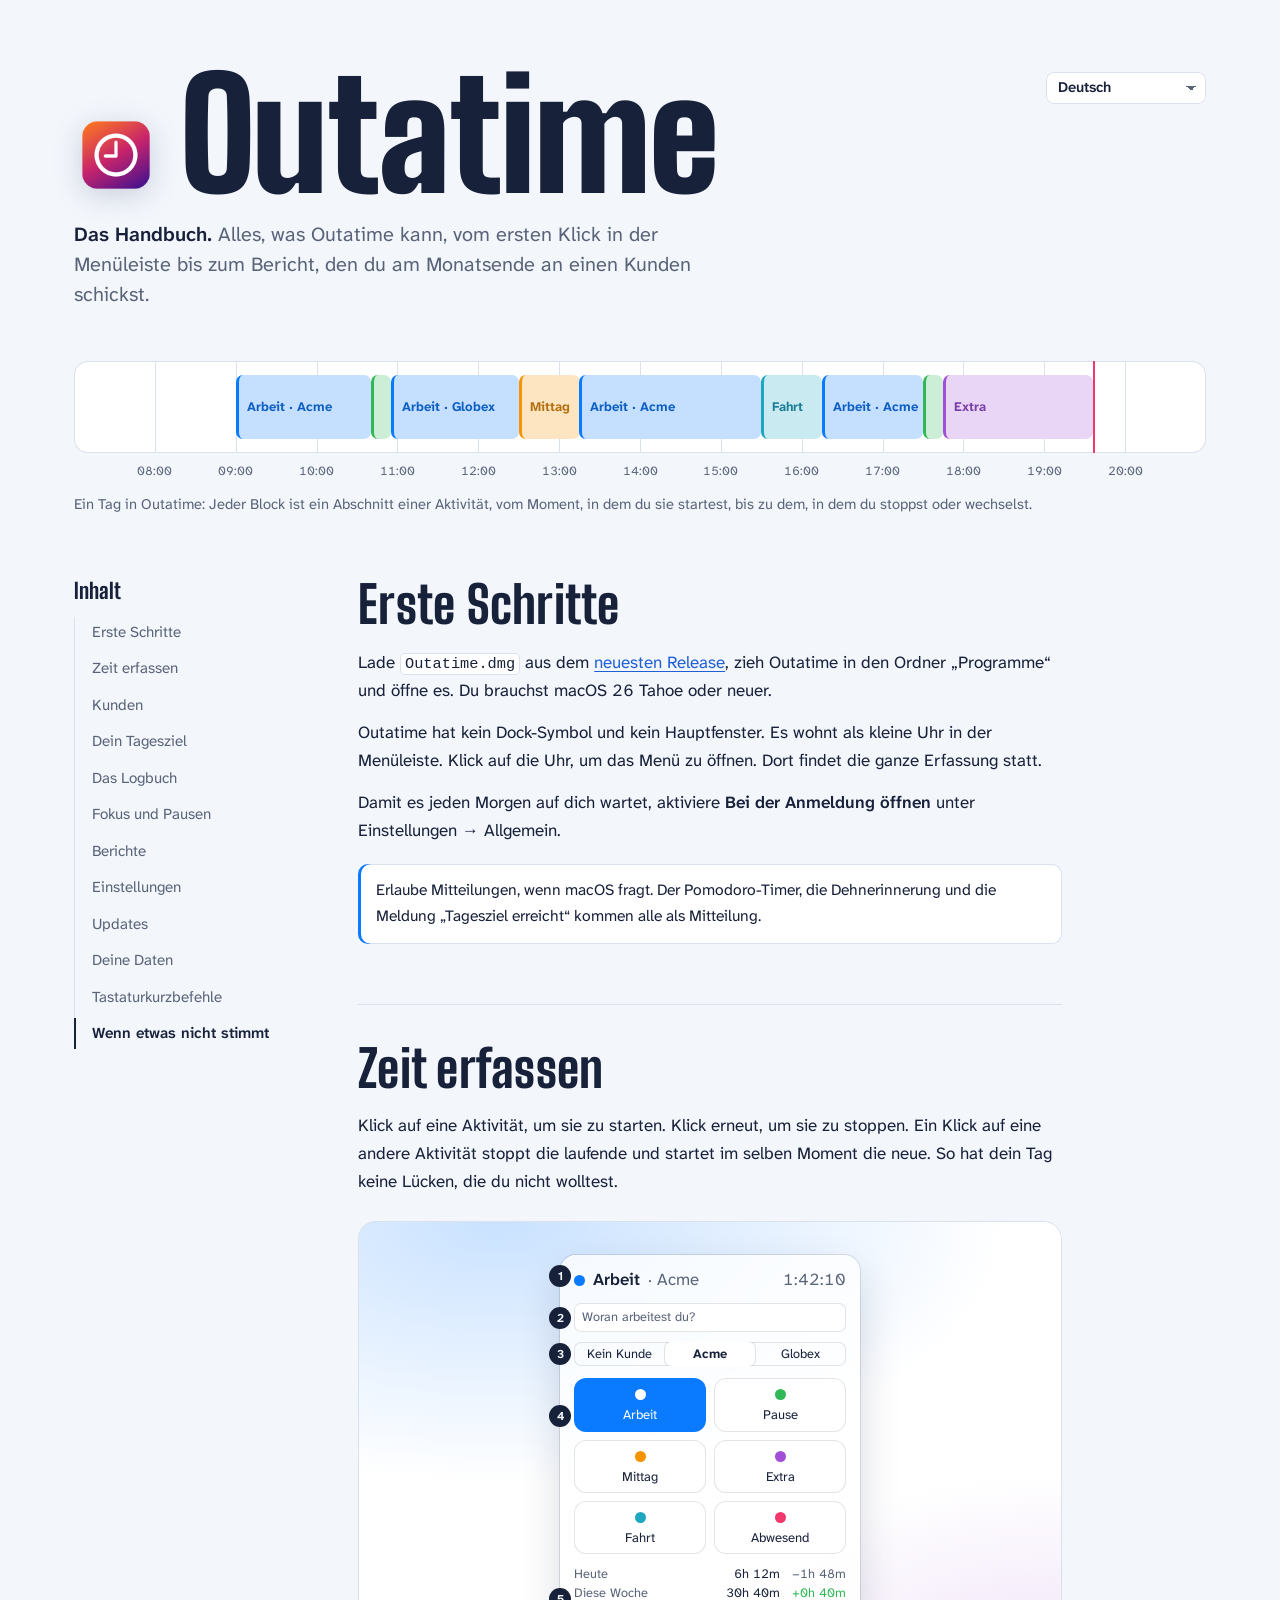
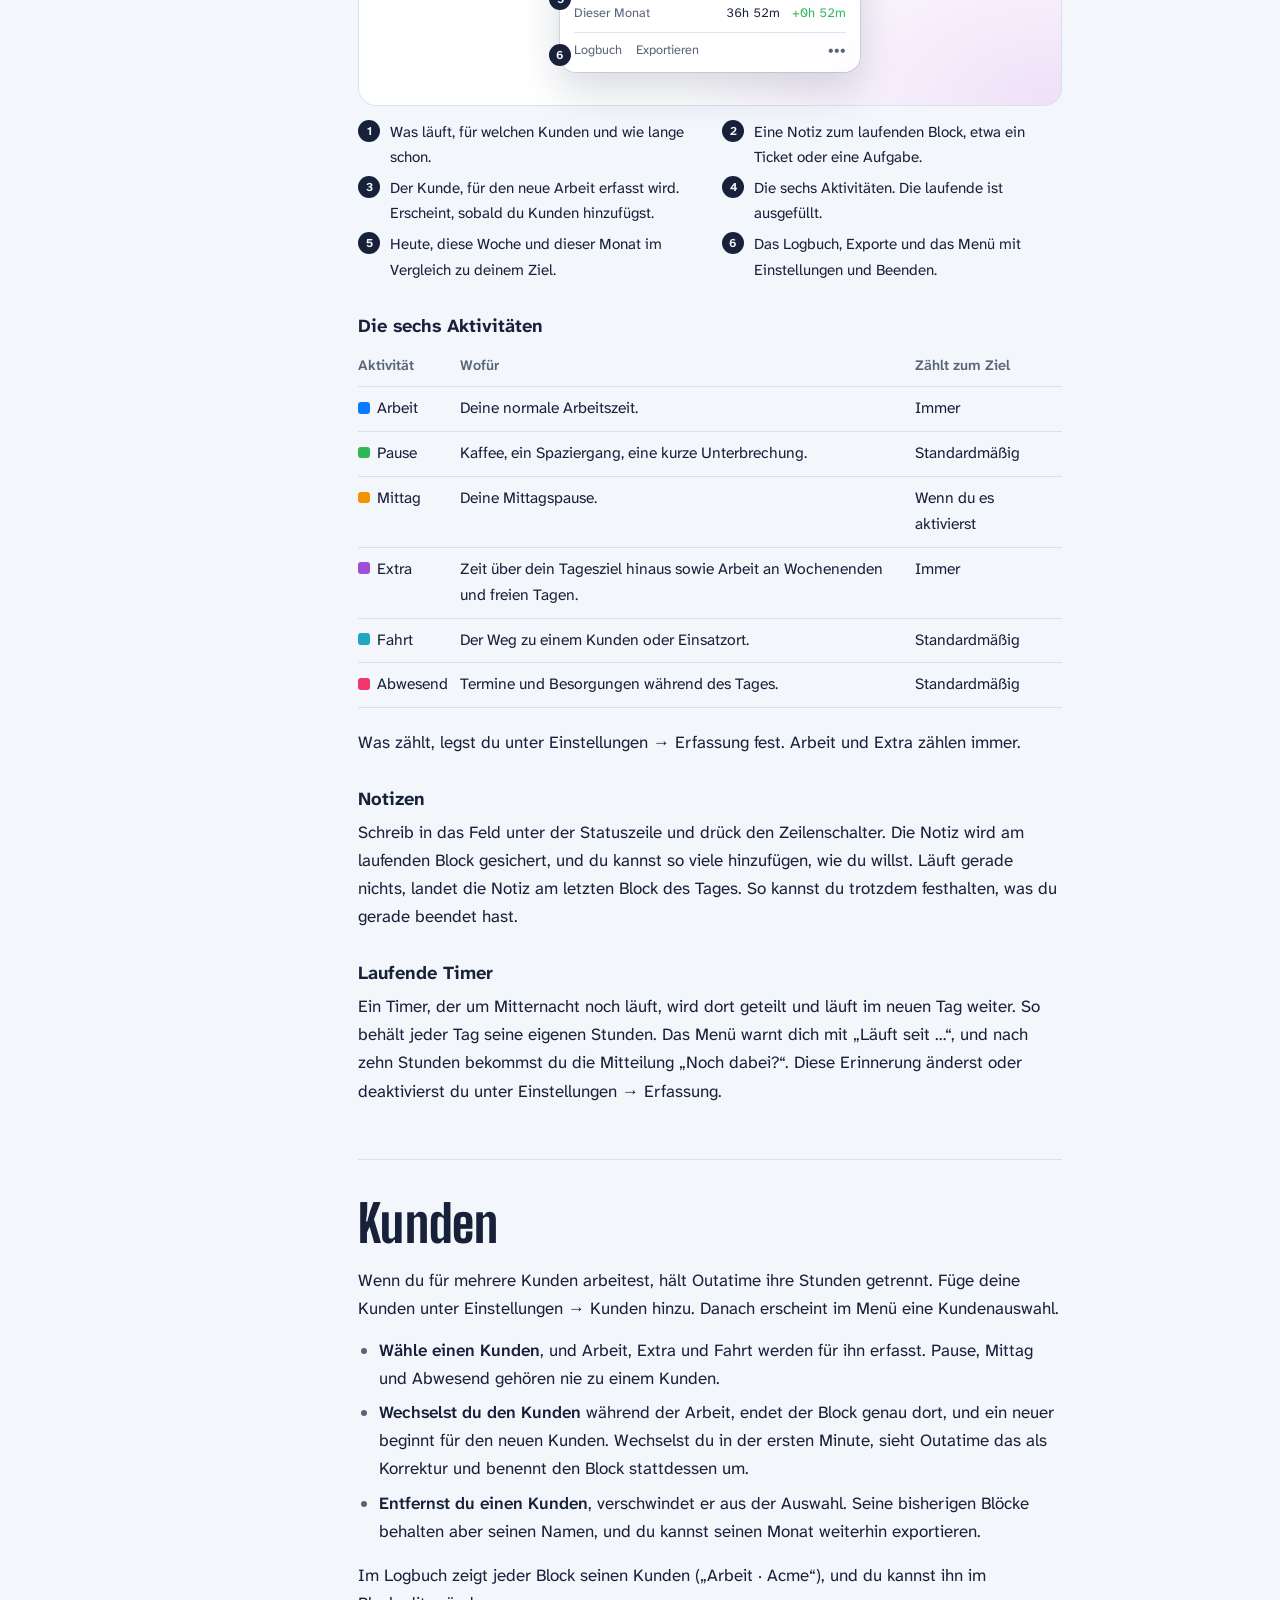
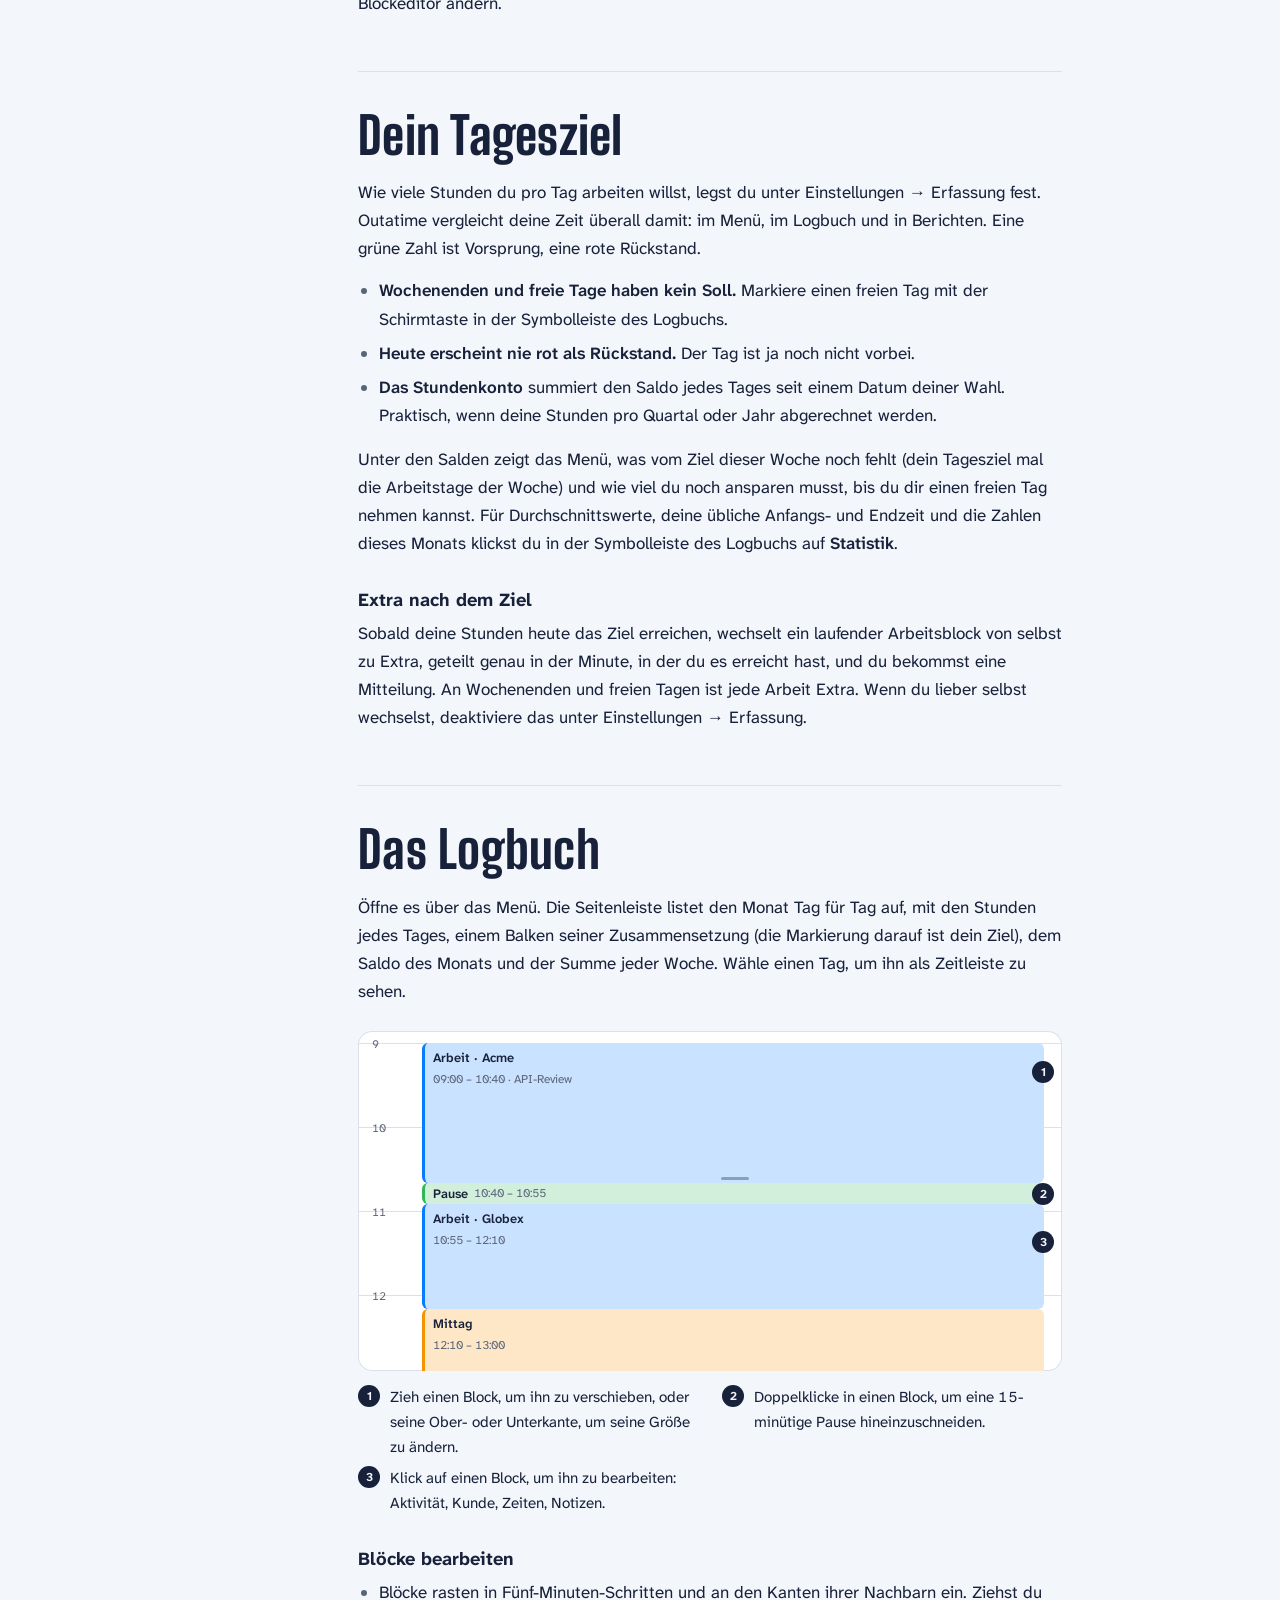
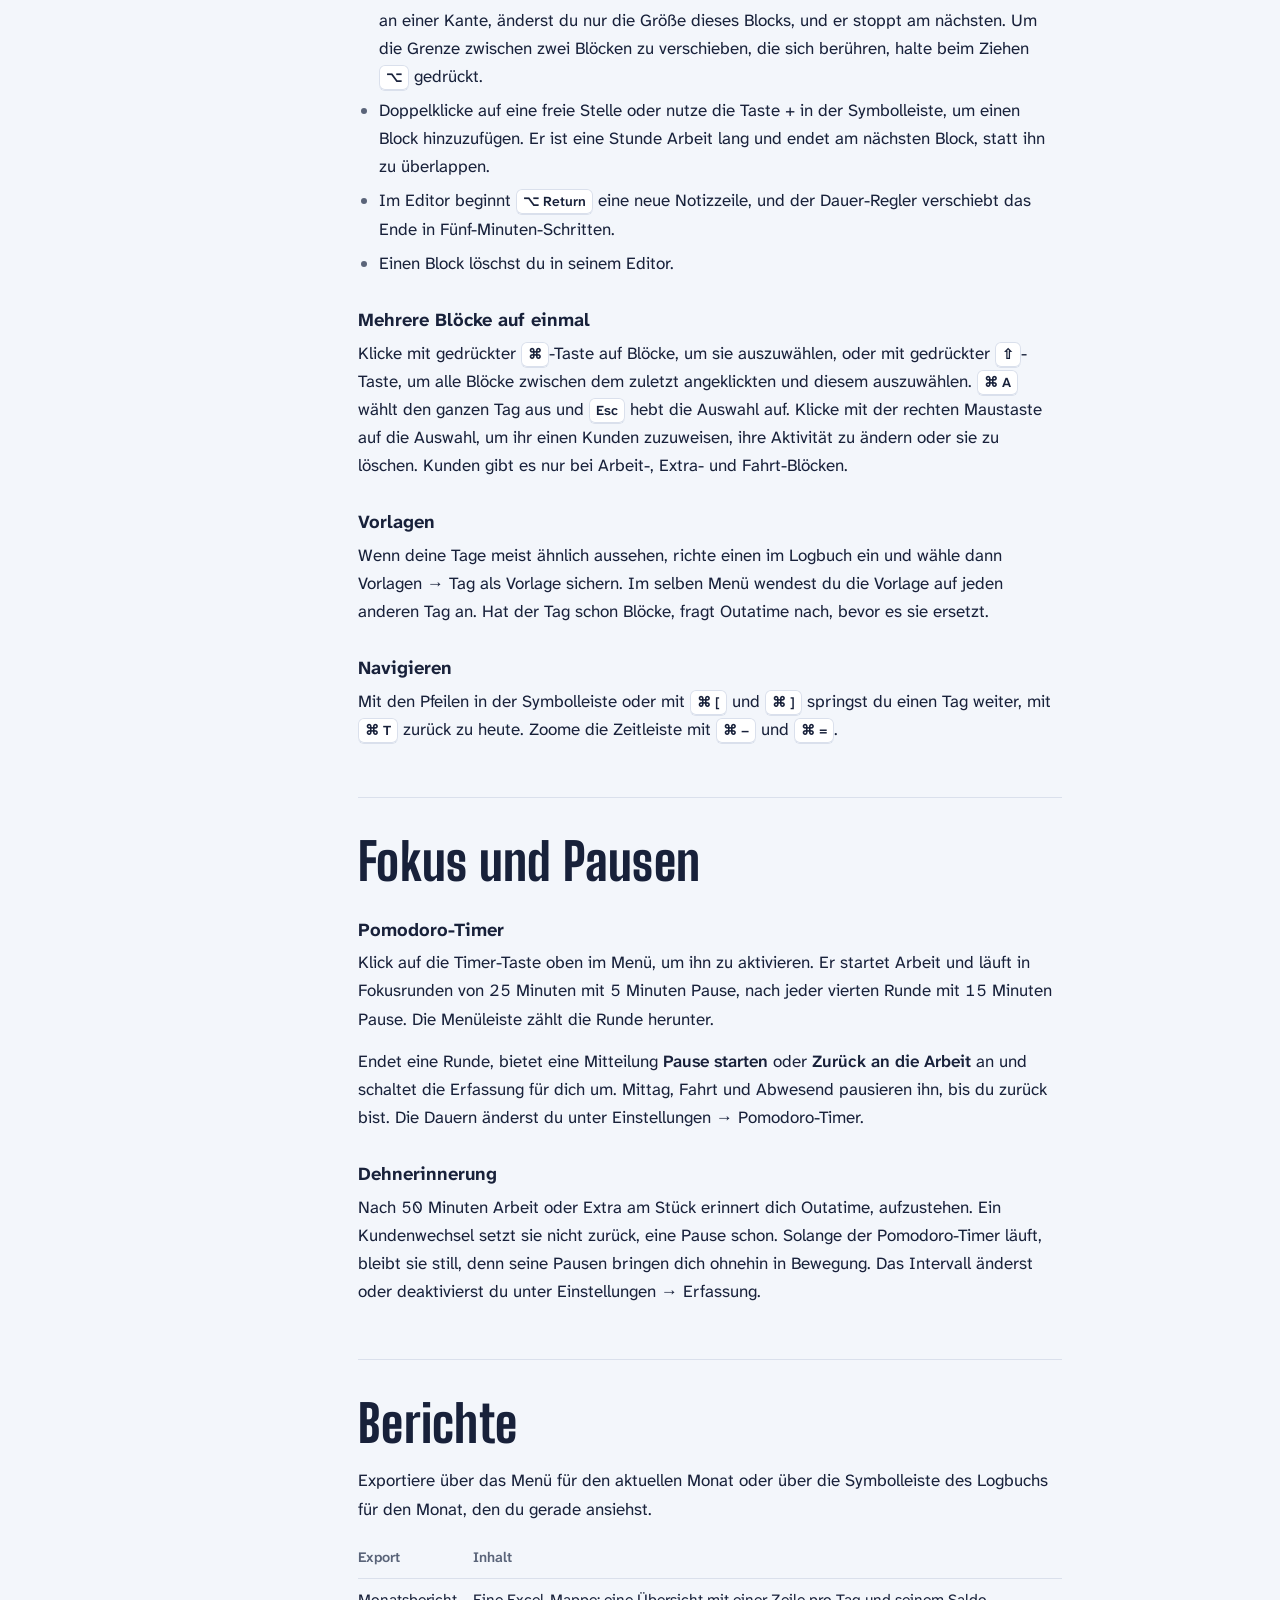
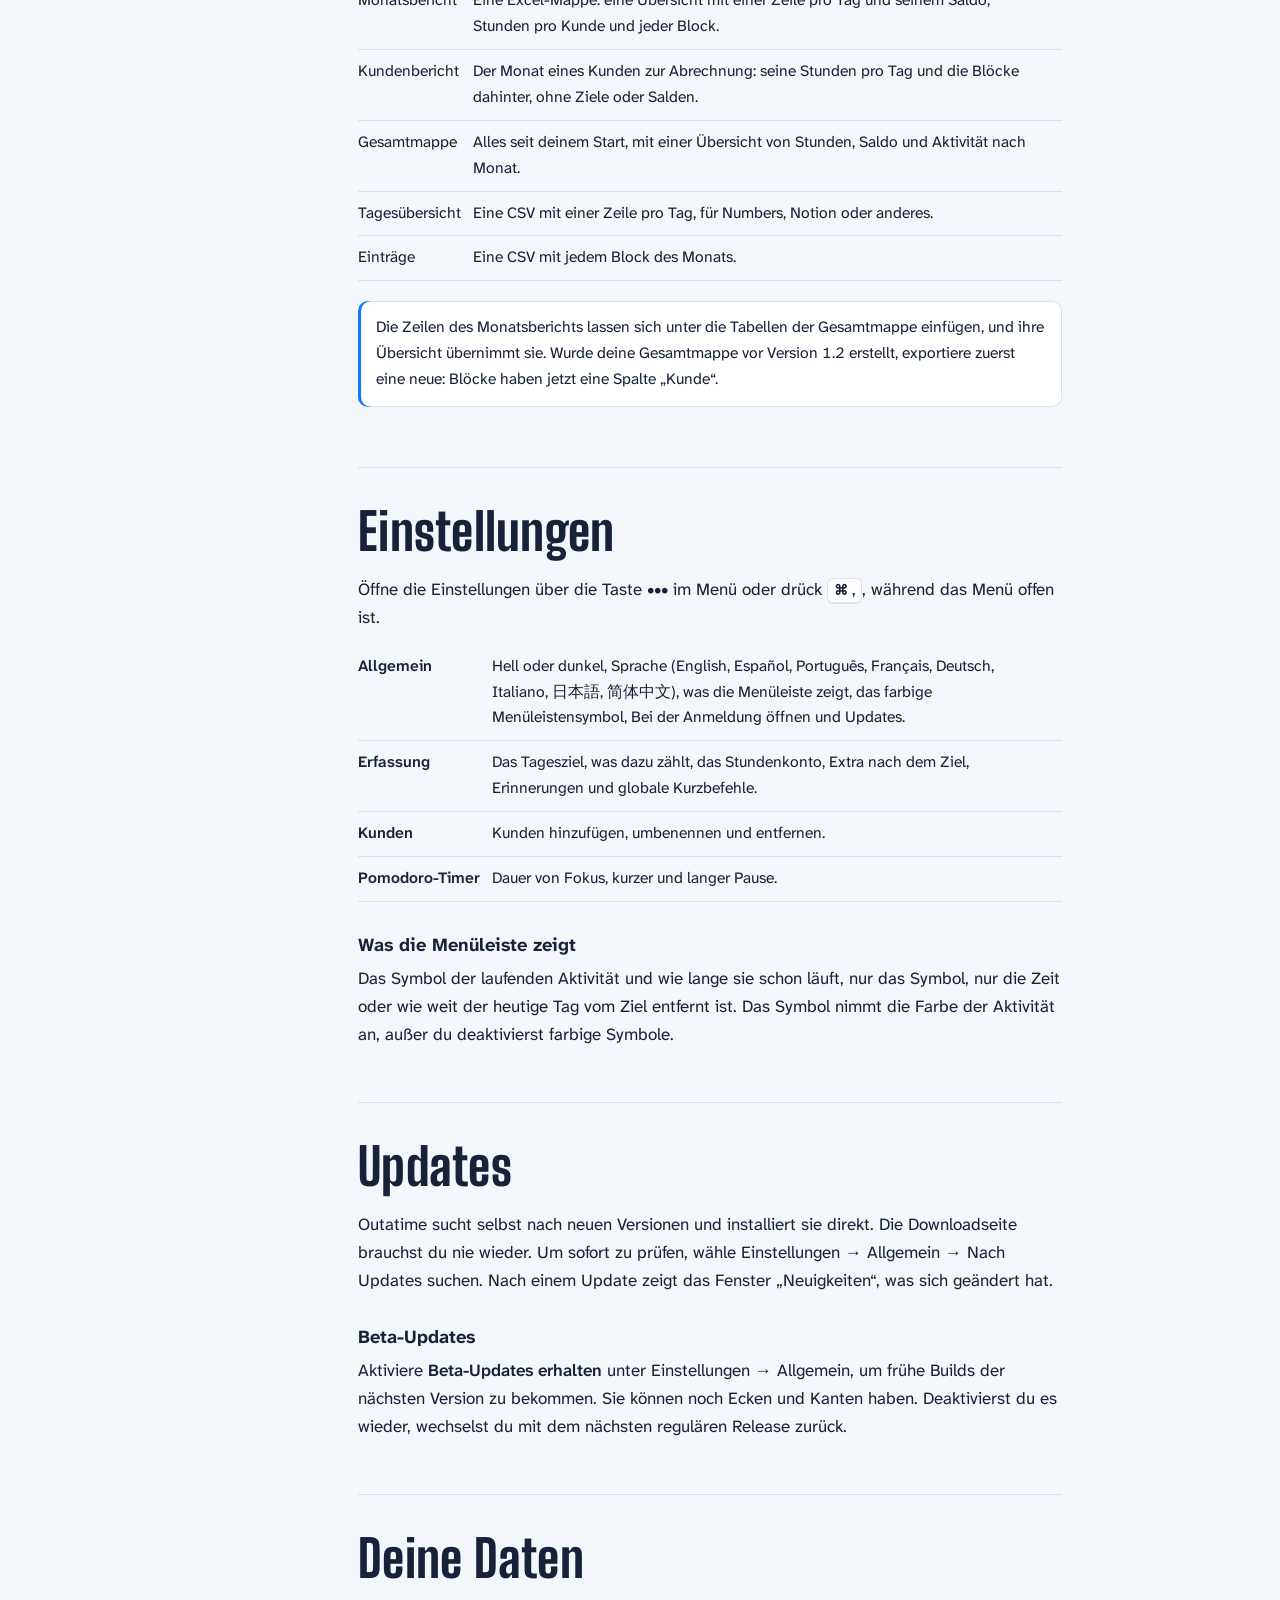
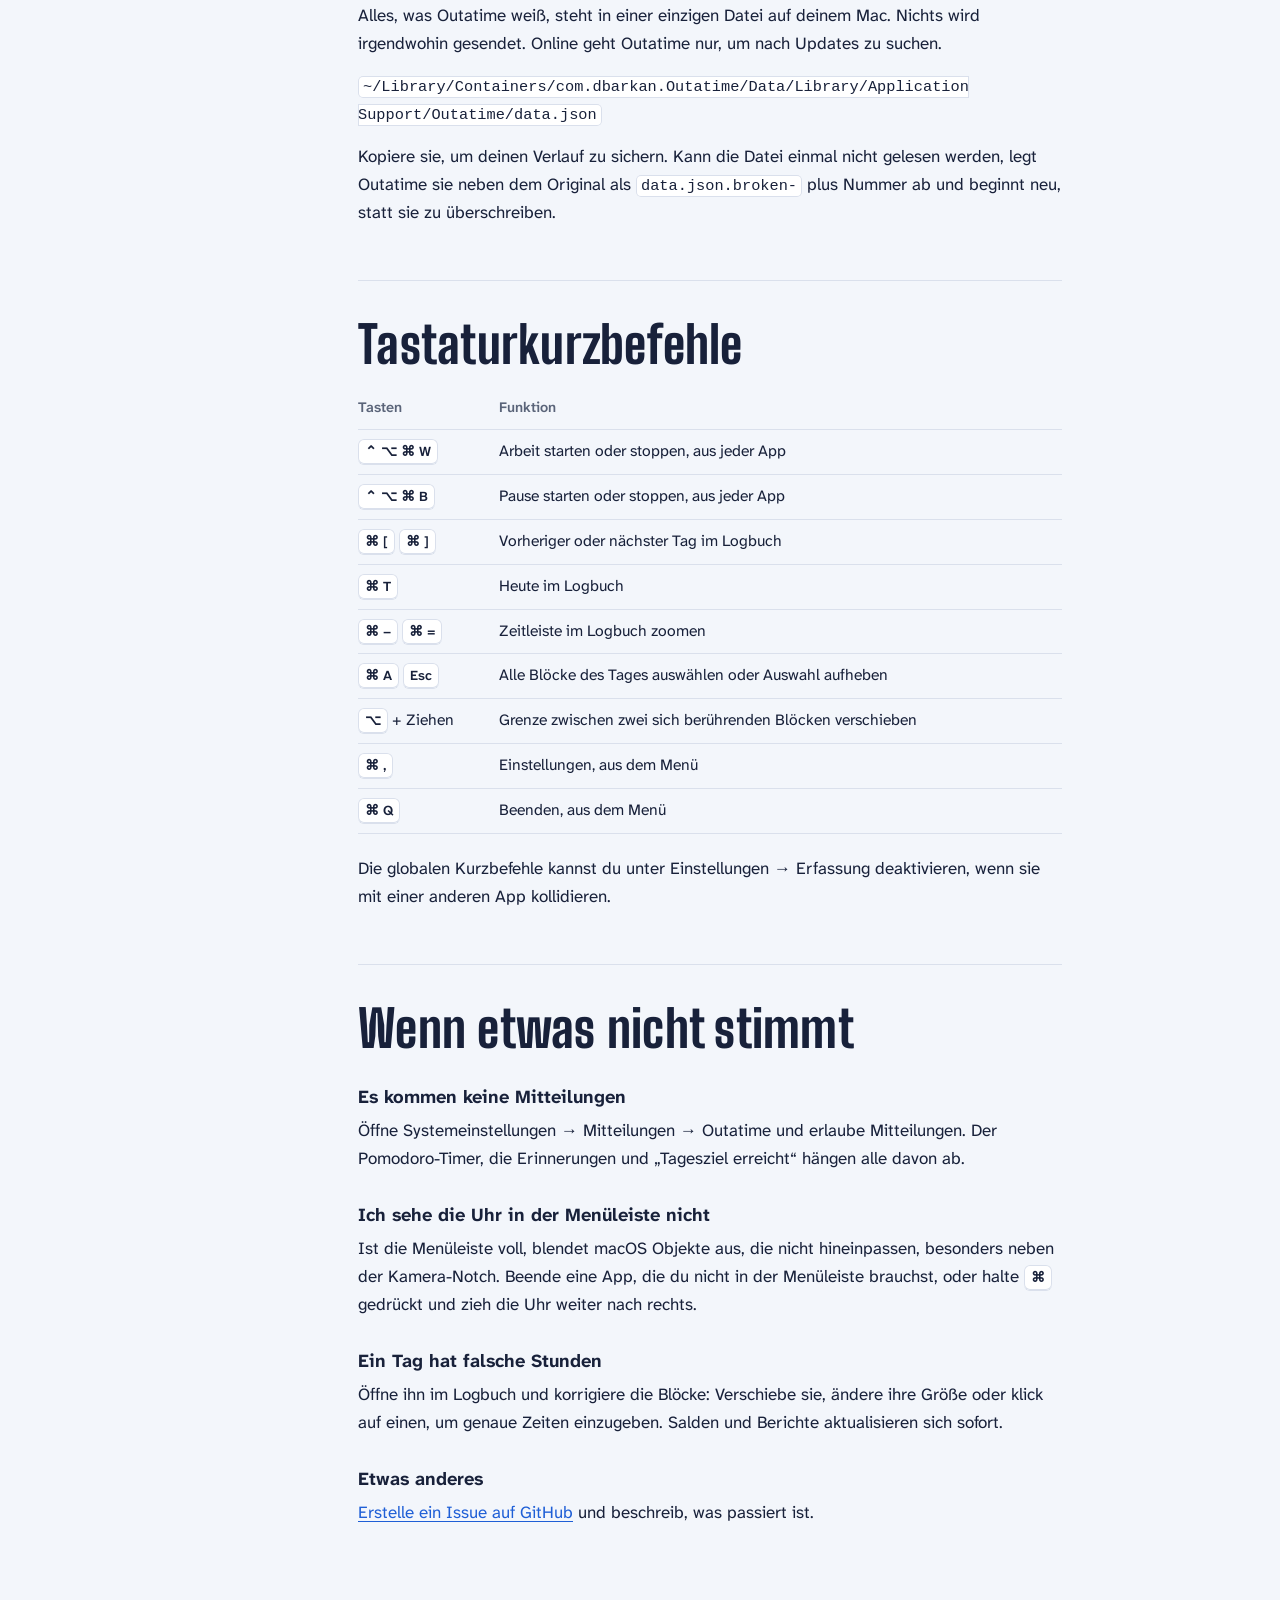
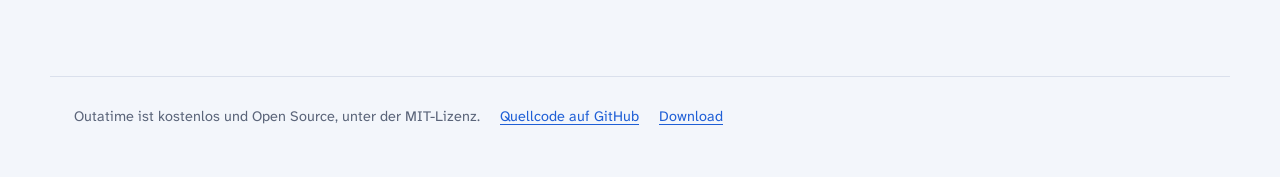
==== docs/manual/de/index.html @ 87295671 "Manual: multi-select, ⌥-drag, Stats and the week and day-off lines, in all eight languages Co-Author" ====
<!doctype html>
<html lang="de">
<head>
<meta charset="utf-8">
<meta name="viewport" content="width=device-width, initial-scale=1">
<title>Outatime-Handbuch</title>
<meta name="description" content="So erfasst du deinen Tag mit Outatime, der Zeiterfassung für die Menüleiste von macOS.">
<link rel="icon" href="../icon.png">
<link rel="preconnect" href="https://fonts.googleapis.com">
<link rel="preconnect" href="https://fonts.gstatic.com" crossorigin>
<link href="https://fonts.googleapis.com/css2?family=Atkinson+Hyperlegible+Next:ital,wght@0,400;0,600;0,700;1,400&family=Big+Shoulders+Display:wght@600;800;900&display=swap" rel="stylesheet">
<link rel="stylesheet" href="../manual.css">
<link rel="alternate" hreflang="en" href="https://mrbarkan.github.io/Outatime/manual/">
<link rel="alternate" hreflang="es" href="https://mrbarkan.github.io/Outatime/manual/es/">
<link rel="alternate" hreflang="pt-BR" href="https://mrbarkan.github.io/Outatime/manual/pt-BR/">
<link rel="alternate" hreflang="fr" href="https://mrbarkan.github.io/Outatime/manual/fr/">
<link rel="alternate" hreflang="de" href="https://mrbarkan.github.io/Outatime/manual/de/">
<link rel="alternate" hreflang="it" href="https://mrbarkan.github.io/Outatime/manual/it/">
<link rel="alternate" hreflang="ja" href="https://mrbarkan.github.io/Outatime/manual/ja/">
<link rel="alternate" hreflang="zh-Hans" href="https://mrbarkan.github.io/Outatime/manual/zh-Hans/">
<link rel="alternate" hreflang="x-default" href="https://mrbarkan.github.io/Outatime/manual/">
<script src="../manual.js"></script>
</head>
<body>

<header class="hero">
  <div class="hero-top">
    <img src="../icon.png" alt="" width="84" height="84">
    <h1>Outatime</h1>
    <select class="lang" aria-label="Sprache"></select>
  </div>
  <p class="lede"><strong>Das Handbuch.</strong> Alles, was Outatime kann, vom ersten Klick in der Menüleiste bis zum Bericht, den du am Monatsende an einen Kunden schickst.</p>

  <figure class="ribbon" aria-label="Ein Beispieltag: Arbeit ab neun, eine Kaffeepause, Mittag um halb eins, weitere Arbeit, dann Extrastunden am Abend.">
    <div class="ribbon-track" id="ribbon" data-labels='{"work": "Arbeit", "lunch": "Mittag", "travel": "Fahrt", "extra": "Extra"}'></div>
    <div class="ribbon-scale" id="scale" aria-hidden="true"></div>
    <figcaption class="ribbon-caption">Ein Tag in Outatime: Jeder Block ist ein Abschnitt einer Aktivität, vom Moment, in dem du sie startest, bis zu dem, in dem du stoppst oder wechselst.</figcaption>
  </figure>
</header>

<div class="page">
  <nav class="toc" aria-label="Inhalt">
    <p>Inhalt</p>
    <ol id="toc"></ol>
  </nav>

  <main>
    <details class="toc-mobile"><summary>Inhalt</summary><ol id="toc-mobile"></ol><select class="lang" aria-label="Sprache"></select></details>

    <section id="start">
      <h2>Erste Schritte</h2>
      <p>Lade <code>Outatime.dmg</code> aus dem <a href="https://github.com/mrbarkan/Outatime/releases/latest">neuesten Release</a>, zieh Outatime in den Ordner „Programme“ und öffne es. Du brauchst macOS 26 Tahoe oder neuer.</p>
      <p>Outatime hat kein Dock-Symbol und kein Hauptfenster. Es wohnt als kleine Uhr in der Menüleiste. Klick auf die Uhr, um das Menü zu öffnen. Dort findet die ganze Erfassung statt.</p>
      <p>Damit es jeden Morgen auf dich wartet, aktiviere <strong>Bei der Anmeldung öffnen</strong> unter Einstellungen → Allgemein.</p>
      <div class="note"><p>Erlaube Mitteilungen, wenn macOS fragt. Der Pomodoro-Timer, die Dehnerinnerung und die Meldung „Tagesziel erreicht“ kommen alle als Mitteilung.</p></div>
    </section>

    <section id="tracking">
      <h2>Zeit erfassen</h2>
      <p>Klick auf eine Aktivität, um sie zu starten. Klick erneut, um sie zu stoppen. Ein Klick auf eine andere Aktivität stoppt die laufende und startet im selben Moment die neue. So hat dein Tag keine Lücken, die du nicht wolltest.</p>

      <figure>
        <div class="panel-wrap">
          <div class="panel" aria-hidden="true">
            <span class="pin" data-n="1" style="left:-11px;top:10px"></span>
            <div class="row status"><i class="dot" style="--c:var(--work)"></i> Arbeit <small>· Acme</small><span class="t">1:42:10</span></div>
            <span class="pin" data-n="2" style="left:-11px;top:52px"></span>
            <div class="field">Woran arbeitest du?</div>
            <span class="pin" data-n="3" style="left:-11px;top:88px"></span>
            <div class="seg"><span>Kein Kunde</span><span class="on">Acme</span><span>Globex</span></div>
            <span class="pin" data-n="4" style="left:-11px;top:150px"></span>
            <div class="tiles">
              <div class="tile on" style="--c:var(--work)"><i></i>Arbeit</div>
              <div class="tile" style="--c:var(--break)"><i></i>Pause</div>
              <div class="tile" style="--c:var(--lunch)"><i></i>Mittag</div>
              <div class="tile" style="--c:var(--extra)"><i></i>Extra</div>
              <div class="tile" style="--c:var(--travel)"><i></i>Fahrt</div>
              <div class="tile" style="--c:var(--ooo)"><i></i>Abwesend</div>
            </div>
            <span class="pin" data-n="5" style="left:-11px;bottom:62px"></span>
            <div class="totals">
              <span>Heute</span><b>6h 12m</b><span class="today">−1h 48m</span>
              <span>Diese Woche</span><b>30h 40m</b><span class="plus">+0h 40m</span>
              <span>Dieser Monat</span><b>36h 52m</b><span class="plus">+0h 52m</span>
            </div>
            <span class="pin" data-n="6" style="left:-11px;bottom:6px"></span>
            <div class="foot"><span>Logbuch</span><span>Exportieren</span><span>•••</span></div>
          </div>
        </div>
        <ol class="callouts">
          <li>Was läuft, für welchen Kunden und wie lange schon.</li>
          <li>Eine Notiz zum laufenden Block, etwa ein Ticket oder eine Aufgabe.</li>
          <li>Der Kunde, für den neue Arbeit erfasst wird. Erscheint, sobald du Kunden hinzufügst.</li>
          <li>Die sechs Aktivitäten. Die laufende ist ausgefüllt.</li>
          <li>Heute, diese Woche und dieser Monat im Vergleich zu deinem Ziel.</li>
          <li>Das Logbuch, Exporte und das Menü mit Einstellungen und Beenden.</li>
        </ol>
      </figure>

      <h3>Die sechs Aktivitäten</h3>
      <table>
        <thead><tr><th>Aktivität</th><th>Wofür</th><th>Zählt zum Ziel</th></tr></thead>
        <tbody>
          <tr><td><span class="swatch" style="--c:var(--work)"></span>Arbeit</td><td>Deine normale Arbeitszeit.</td><td>Immer</td></tr>
          <tr><td><span class="swatch" style="--c:var(--break)"></span>Pause</td><td>Kaffee, ein Spaziergang, eine kurze Unterbrechung.</td><td>Standardmäßig</td></tr>
          <tr><td><span class="swatch" style="--c:var(--lunch)"></span>Mittag</td><td>Deine Mittagspause.</td><td>Wenn du es aktivierst</td></tr>
          <tr><td><span class="swatch" style="--c:var(--extra)"></span>Extra</td><td>Zeit über dein Tagesziel hinaus sowie Arbeit an Wochenenden und freien Tagen.</td><td>Immer</td></tr>
          <tr><td><span class="swatch" style="--c:var(--travel)"></span>Fahrt</td><td>Der Weg zu einem Kunden oder Einsatzort.</td><td>Standardmäßig</td></tr>
          <tr><td><span class="swatch" style="--c:var(--ooo)"></span>Abwesend</td><td>Termine und Besorgungen während des Tages.</td><td>Standardmäßig</td></tr>
        </tbody>
      </table>
      <p>Was zählt, legst du unter Einstellungen → Erfassung fest. Arbeit und Extra zählen immer.</p>

      <h3>Notizen</h3>
      <p>Schreib in das Feld unter der Statuszeile und drück den Zeilenschalter. Die Notiz wird am laufenden Block gesichert, und du kannst so viele hinzufügen, wie du willst. Läuft gerade nichts, landet die Notiz am letzten Block des Tages. So kannst du trotzdem festhalten, was du gerade beendet hast.</p>

      <h3>Laufende Timer</h3>
      <p>Ein Timer, der um Mitternacht noch läuft, wird dort geteilt und läuft im neuen Tag weiter. So behält jeder Tag seine eigenen Stunden. Das Menü warnt dich mit „Läuft seit …“, und nach zehn Stunden bekommst du die Mitteilung „Noch dabei?“. Diese Erinnerung änderst oder deaktivierst du unter Einstellungen → Erfassung.</p>
    </section>

    <section id="clients">
      <h2>Kunden</h2>
      <p>Wenn du für mehrere Kunden arbeitest, hält Outatime ihre Stunden getrennt. Füge deine Kunden unter Einstellungen → Kunden hinzu. Danach erscheint im Menü eine Kundenauswahl.</p>
      <ul>
        <li><strong>Wähle einen Kunden</strong>, und Arbeit, Extra und Fahrt werden für ihn erfasst. Pause, Mittag und Abwesend gehören nie zu einem Kunden.</li>
        <li><strong>Wechselst du den Kunden</strong> während der Arbeit, endet der Block genau dort, und ein neuer beginnt für den neuen Kunden. Wechselst du in der ersten Minute, sieht Outatime das als Korrektur und benennt den Block stattdessen um.</li>
        <li><strong>Entfernst du einen Kunden</strong>, verschwindet er aus der Auswahl. Seine bisherigen Blöcke behalten aber seinen Namen, und du kannst seinen Monat weiterhin exportieren.</li>
      </ul>
      <p>Im Logbuch zeigt jeder Block seinen Kunden („Arbeit · Acme“), und du kannst ihn im Blockeditor ändern.</p>
    </section>

    <section id="target">
      <h2>Dein Tagesziel</h2>
      <p>Wie viele Stunden du pro Tag arbeiten willst, legst du unter Einstellungen → Erfassung fest. Outatime vergleicht deine Zeit überall damit: im Menü, im Logbuch und in Berichten. Eine grüne Zahl ist Vorsprung, eine rote Rückstand.</p>
      <ul>
        <li><strong>Wochenenden und freie Tage haben kein Soll.</strong> Markiere einen freien Tag mit der Schirmtaste in der Symbolleiste des Logbuchs.</li>
        <li><strong>Heute erscheint nie rot als Rückstand.</strong> Der Tag ist ja noch nicht vorbei.</li>
        <li><strong>Das Stundenkonto</strong> summiert den Saldo jedes Tages seit einem Datum deiner Wahl. Praktisch, wenn deine Stunden pro Quartal oder Jahr abgerechnet werden.</li>
      </ul>
      <p>Unter den Salden zeigt das Menü, was vom Ziel dieser Woche noch fehlt (dein Tagesziel mal die Arbeitstage der Woche) und wie viel du noch ansparen musst, bis du dir einen freien Tag nehmen kannst. Für Durchschnittswerte, deine übliche Anfangs- und Endzeit und die Zahlen dieses Monats klickst du in der Symbolleiste des Logbuchs auf <strong>Statistik</strong>.</p>
      <h3>Extra nach dem Ziel</h3>
      <p>Sobald deine Stunden heute das Ziel erreichen, wechselt ein laufender Arbeitsblock von selbst zu Extra, geteilt genau in der Minute, in der du es erreicht hast, und du bekommst eine Mitteilung. An Wochenenden und freien Tagen ist jede Arbeit Extra. Wenn du lieber selbst wechselst, deaktiviere das unter Einstellungen → Erfassung.</p>
    </section>

    <section id="logbook">
      <h2>Das Logbuch</h2>
      <p>Öffne es über das Menü. Die Seitenleiste listet den Monat Tag für Tag auf, mit den Stunden jedes Tages, einem Balken seiner Zusammensetzung (die Markierung darauf ist dein Ziel), dem Saldo des Monats und der Summe jeder Woche. Wähle einen Tag, um ihn als Zeitleiste zu sehen.</p>

      <figure>
        <div class="day" aria-hidden="true">
          <div class="h" style="top:12px"><span>9</span></div>
          <div class="h" style="top:96px"><span>10</span></div>
          <div class="h" style="top:180px"><span>11</span></div>
          <div class="h" style="top:264px"><span>12</span></div>
          <div class="b" style="--c:var(--work);top:12px;height:140px"><strong>Arbeit · Acme</strong><small>09:00 – 10:40 · API-Review</small><span class="grip" style="bottom:3px"></span></div>
          <span class="pin" data-n="1" style="right:8px;top:30px"></span>
          <div class="b short" style="--c:var(--break);top:152px;height:21px"><strong>Pause</strong><small>10:40 – 10:55</small></div>
          <span class="pin" data-n="2" style="right:8px;top:152px"></span>
          <div class="b" style="--c:var(--work);top:173px;height:105px"><strong>Arbeit · Globex</strong><small>10:55 – 12:10</small></div>
          <span class="pin" data-n="3" style="right:8px;top:200px"></span>
          <div class="b" style="--c:var(--lunch);top:278px;height:80px"><strong>Mittag</strong><small>12:10 – 13:00</small></div>
        </div>
        <ol class="callouts">
          <li>Zieh einen Block, um ihn zu verschieben, oder seine Ober- oder Unterkante, um seine Größe zu ändern.</li>
          <li>Doppelklicke in einen Block, um eine 15-minütige Pause hineinzuschneiden.</li>
          <li>Klick auf einen Block, um ihn zu bearbeiten: Aktivität, Kunde, Zeiten, Notizen.</li>
        </ol>
      </figure>

      <h3>Blöcke bearbeiten</h3>
      <ul>
        <li>Blöcke rasten in Fünf-Minuten-Schritten und an den Kanten ihrer Nachbarn ein. Ziehst du an einer Kante, änderst du nur die Größe dieses Blocks, und er stoppt am nächsten. Um die Grenze zwischen zwei Blöcken zu verschieben, die sich berühren, halte beim Ziehen <kbd>⌥</kbd> gedrückt.</li>
        <li>Doppelklicke auf eine freie Stelle oder nutze die Taste + in der Symbolleiste, um einen Block hinzuzufügen. Er ist eine Stunde Arbeit lang und endet am nächsten Block, statt ihn zu überlappen.</li>
        <li>Im Editor beginnt <kbd>⌥ Return</kbd> eine neue Notizzeile, und der Dauer-Regler verschiebt das Ende in Fünf-Minuten-Schritten.</li>
        <li>Einen Block löschst du in seinem Editor.</li>
      </ul>

      <h3>Mehrere Blöcke auf einmal</h3>
      <p>Klicke mit gedrückter <kbd>⌘</kbd>-Taste auf Blöcke, um sie auszuwählen, oder mit gedrückter <kbd>⇧</kbd>-Taste, um alle Blöcke zwischen dem zuletzt angeklickten und diesem auszuwählen. <kbd>⌘ A</kbd> wählt den ganzen Tag aus und <kbd>Esc</kbd> hebt die Auswahl auf. Klicke mit der rechten Maustaste auf die Auswahl, um ihr einen Kunden zuzuweisen, ihre Aktivität zu ändern oder sie zu löschen. Kunden gibt es nur bei Arbeit-, Extra- und Fahrt-Blöcken.</p>

      <h3>Vorlagen</h3>
      <p>Wenn deine Tage meist ähnlich aussehen, richte einen im Logbuch ein und wähle dann Vorlagen → Tag als Vorlage sichern. Im selben Menü wendest du die Vorlage auf jeden anderen Tag an. Hat der Tag schon Blöcke, fragt Outatime nach, bevor es sie ersetzt.</p>

      <h3>Navigieren</h3>
      <p>Mit den Pfeilen in der Symbolleiste oder mit <kbd>⌘ [</kbd> und <kbd>⌘ ]</kbd> springst du einen Tag weiter, mit <kbd>⌘ T</kbd> zurück zu heute. Zoome die Zeitleiste mit <kbd>⌘ −</kbd> und <kbd>⌘ =</kbd>.</p>
    </section>

    <section id="focus">
      <h2>Fokus und Pausen</h2>
      <h3>Pomodoro-Timer</h3>
      <p>Klick auf die Timer-Taste oben im Menü, um ihn zu aktivieren. Er startet Arbeit und läuft in Fokusrunden von 25 Minuten mit 5 Minuten Pause, nach jeder vierten Runde mit 15 Minuten Pause. Die Menüleiste zählt die Runde herunter.</p>
      <p>Endet eine Runde, bietet eine Mitteilung <strong>Pause starten</strong> oder <strong>Zurück an die Arbeit</strong> an und schaltet die Erfassung für dich um. Mittag, Fahrt und Abwesend pausieren ihn, bis du zurück bist. Die Dauern änderst du unter Einstellungen → Pomodoro-Timer.</p>
      <h3>Dehnerinnerung</h3>
      <p>Nach 50 Minuten Arbeit oder Extra am Stück erinnert dich Outatime, aufzustehen. Ein Kundenwechsel setzt sie nicht zurück, eine Pause schon. Solange der Pomodoro-Timer läuft, bleibt sie still, denn seine Pausen bringen dich ohnehin in Bewegung. Das Intervall änderst oder deaktivierst du unter Einstellungen → Erfassung.</p>
    </section>

    <section id="reports">
      <h2>Berichte</h2>
      <p>Exportiere über das Menü für den aktuellen Monat oder über die Symbolleiste des Logbuchs für den Monat, den du gerade ansiehst.</p>
      <table>
        <thead><tr><th>Export</th><th>Inhalt</th></tr></thead>
        <tbody>
          <tr><td>Monatsbericht</td><td>Eine Excel-Mappe: eine Übersicht mit einer Zeile pro Tag und seinem Saldo, Stunden pro Kunde und jeder Block.</td></tr>
          <tr><td>Kundenbericht</td><td>Der Monat eines Kunden zur Abrechnung: seine Stunden pro Tag und die Blöcke dahinter, ohne Ziele oder Salden.</td></tr>
          <tr><td>Gesamtmappe</td><td>Alles seit deinem Start, mit einer Übersicht von Stunden, Saldo und Aktivität nach Monat.</td></tr>
          <tr><td>Tagesübersicht</td><td>Eine CSV mit einer Zeile pro Tag, für Numbers, Notion oder anderes.</td></tr>
          <tr><td>Einträge</td><td>Eine CSV mit jedem Block des Monats.</td></tr>
        </tbody>
      </table>
      <div class="note"><p>Die Zeilen des Monatsberichts lassen sich unter die Tabellen der Gesamtmappe einfügen, und ihre Übersicht übernimmt sie. Wurde deine Gesamtmappe vor Version 1.2 erstellt, exportiere zuerst eine neue: Blöcke haben jetzt eine Spalte „Kunde“.</p></div>
    </section>

    <section id="settings">
      <h2>Einstellungen</h2>
      <p>Öffne die Einstellungen über die Taste ••• im Menü oder drück <kbd>⌘ ,</kbd>, während das Menü offen ist.</p>
      <table>
        <tbody>
          <tr><td><strong>Allgemein</strong></td><td>Hell oder dunkel, Sprache (English, Español, Português, Français, Deutsch, Italiano, 日本語, 简体中文), was die Menüleiste zeigt, das farbige Menüleistensymbol, Bei der Anmeldung öffnen und Updates.</td></tr>
          <tr><td><strong>Erfassung</strong></td><td>Das Tagesziel, was dazu zählt, das Stundenkonto, Extra nach dem Ziel, Erinnerungen und globale Kurzbefehle.</td></tr>
          <tr><td><strong>Kunden</strong></td><td>Kunden hinzufügen, umbenennen und entfernen.</td></tr>
          <tr><td><strong>Pomodoro-Timer</strong></td><td>Dauer von Fokus, kurzer und langer Pause.</td></tr>
        </tbody>
      </table>
      <h3>Was die Menüleiste zeigt</h3>
      <p>Das Symbol der laufenden Aktivität und wie lange sie schon läuft, nur das Symbol, nur die Zeit oder wie weit der heutige Tag vom Ziel entfernt ist. Das Symbol nimmt die Farbe der Aktivität an, außer du deaktivierst farbige Symbole.</p>
    </section>

    <section id="updates">
      <h2>Updates</h2>
      <p>Outatime sucht selbst nach neuen Versionen und installiert sie direkt. Die Downloadseite brauchst du nie wieder. Um sofort zu prüfen, wähle Einstellungen → Allgemein → Nach Updates suchen. Nach einem Update zeigt das Fenster „Neuigkeiten“, was sich geändert hat.</p>
      <h3>Beta-Updates</h3>
      <p>Aktiviere <strong>Beta-Updates erhalten</strong> unter Einstellungen → Allgemein, um frühe Builds der nächsten Version zu bekommen. Sie können noch Ecken und Kanten haben. Deaktivierst du es wieder, wechselst du mit dem nächsten regulären Release zurück.</p>
    </section>

    <section id="data">
      <h2>Deine Daten</h2>
      <p>Alles, was Outatime weiß, steht in einer einzigen Datei auf deinem Mac. Nichts wird irgendwohin gesendet. Online geht Outatime nur, um nach Updates zu suchen.</p>
      <p><code>~/Library/Containers/com.dbarkan.Outatime/Data/Library/Application Support/Outatime/data.json</code></p>
      <p>Kopiere sie, um deinen Verlauf zu sichern. Kann die Datei einmal nicht gelesen werden, legt Outatime sie neben dem Original als <code>data.json.broken-</code> plus Nummer ab und beginnt neu, statt sie zu überschreiben.</p>
    </section>

    <section id="shortcuts">
      <h2>Tastaturkurzbefehle</h2>
      <table>
        <thead><tr><th>Tasten</th><th>Funktion</th></tr></thead>
        <tbody>
          <tr><td><kbd>⌃ ⌥ ⌘ W</kbd></td><td>Arbeit starten oder stoppen, aus jeder App</td></tr>
          <tr><td><kbd>⌃ ⌥ ⌘ B</kbd></td><td>Pause starten oder stoppen, aus jeder App</td></tr>
          <tr><td><kbd>⌘ [</kbd> <kbd>⌘ ]</kbd></td><td>Vorheriger oder nächster Tag im Logbuch</td></tr>
          <tr><td><kbd>⌘ T</kbd></td><td>Heute im Logbuch</td></tr>
          <tr><td><kbd>⌘ −</kbd> <kbd>⌘ =</kbd></td><td>Zeitleiste im Logbuch zoomen</td></tr>
          <tr><td><kbd>⌘ A</kbd> <kbd>Esc</kbd></td><td>Alle Blöcke des Tages auswählen oder Auswahl aufheben</td></tr>
          <tr><td><kbd>⌥</kbd> + Ziehen</td><td>Grenze zwischen zwei sich berührenden Blöcken verschieben</td></tr>
          <tr><td><kbd>⌘ ,</kbd></td><td>Einstellungen, aus dem Menü</td></tr>
          <tr><td><kbd>⌘ Q</kbd></td><td>Beenden, aus dem Menü</td></tr>
        </tbody>
      </table>
      <p>Die globalen Kurzbefehle kannst du unter Einstellungen → Erfassung deaktivieren, wenn sie mit einer anderen App kollidieren.</p>
    </section>

    <section id="help">
      <h2>Wenn etwas nicht stimmt</h2>
      <h3>Es kommen keine Mitteilungen</h3>
      <p>Öffne Systemeinstellungen → Mitteilungen → Outatime und erlaube Mitteilungen. Der Pomodoro-Timer, die Erinnerungen und „Tagesziel erreicht“ hängen alle davon ab.</p>
      <h3>Ich sehe die Uhr in der Menüleiste nicht</h3>
      <p>Ist die Menüleiste voll, blendet macOS Objekte aus, die nicht hineinpassen, besonders neben der Kamera-Notch. Beende eine App, die du nicht in der Menüleiste brauchst, oder halte <kbd>⌘</kbd> gedrückt und zieh die Uhr weiter nach rechts.</p>
      <h3>Ein Tag hat falsche Stunden</h3>
      <p>Öffne ihn im Logbuch und korrigiere die Blöcke: Verschiebe sie, ändere ihre Größe oder klick auf einen, um genaue Zeiten einzugeben. Salden und Berichte aktualisieren sich sofort.</p>
      <h3>Etwas anderes</h3>
      <p><a href="https://github.com/mrbarkan/Outatime/issues">Erstelle ein Issue auf GitHub</a> und beschreib, was passiert ist.</p>
    </section>
  </main>
</div>

<footer class="foot-page">
  <span>Outatime ist kostenlos und Open Source, unter der MIT-Lizenz.</span>
  <a href="https://github.com/mrbarkan/Outatime">Quellcode auf GitHub</a>
  <a href="https://github.com/mrbarkan/Outatime/releases/latest">Download</a>
</footer>

</body>
</html>
---- docs/manual/manual.css ----
:root {
  --paper: #f3f6fb;
  --sheet: #ffffff;
  --ink: #18213a;
  --muted: #5a6479;
  --rule: #dae0ec;
  --link: #1f5fd6;
  --glass: rgba(255, 255, 255, .78);
  --glass-edge: rgba(24, 33, 58, .12);
  --work: #0a7aff;
  --break: #2fb855;
  --lunch: #f59300;
  --extra: #a24fd8;
  --travel: #1ea7bf;
  --ooo: #f0386b;
  --display: "Big Shoulders Display", "Arial Narrow", sans-serif;
  --body: "Atkinson Hyperlegible Next", -apple-system, "Helvetica Neue", sans-serif;
  color-scheme: light;
}
@media (prefers-color-scheme: dark) {
  :root:not([data-theme="light"]) {
    --paper: #111829; --sheet: #182136; --ink: #e7ecf6; --muted: #9aa5bb; --rule: #2a3550; --link: #7fb0ff;
    --glass: rgba(30, 40, 64, .82); --glass-edge: rgba(231, 236, 246, .12); color-scheme: dark;
  }
}
:root[data-theme="dark"] {
  --paper: #111829; --sheet: #182136; --ink: #e7ecf6; --muted: #9aa5bb; --rule: #2a3550; --link: #7fb0ff;
  --glass: rgba(30, 40, 64, .82); --glass-edge: rgba(231, 236, 246, .12); color-scheme: dark;
}

* { box-sizing: border-box; }
html { scroll-behavior: smooth; scroll-padding-top: 24px; }
@media (prefers-reduced-motion: reduce) { html { scroll-behavior: auto; } }
body {
  margin: 0; background: var(--paper); color: var(--ink);
  font: 400 1.0625rem/1.65 var(--body); -webkit-font-smoothing: antialiased;
  font-variant-numeric: tabular-nums;
}
a { color: var(--link); text-underline-offset: .18em; text-decoration-thickness: 1px; }
a:hover { text-decoration-thickness: 2px; }
:focus-visible { outline: 3px solid var(--work); outline-offset: 2px; border-radius: 4px; }

/* Hero: the day ribbon */
.hero { padding: 72px 24px 56px; max-width: 1180px; margin: 0 auto; }
.hero-top { display: flex; align-items: flex-end; gap: 22px; flex-wrap: wrap; }
.hero-top select.lang { margin-left: auto; align-self: flex-start; }
select.lang {
  font: 600 .92rem/1.2 var(--body); color: var(--ink); background: var(--sheet); border: 0; border-radius: 8px;
  padding: 7px 30px 7px 12px; box-shadow: inset 0 0 0 1px var(--rule); cursor: pointer; appearance: none;
  background-image: linear-gradient(45deg, transparent 50%, var(--muted) 50%), linear-gradient(135deg, var(--muted) 50%, transparent 50%);
  background-position: right 15px top 52%, right 10px top 52%; background-size: 5px 5px; background-repeat: no-repeat;
}
.toc-mobile select.lang { margin: 6px 0 4px; }
.hero-top img { width: 84px; height: 84px; filter: drop-shadow(0 6px 14px rgba(10, 30, 80, .18)); }
h1 {
  font: 900 clamp(4rem, 13vw, 9.5rem)/.82 var(--display); letter-spacing: -.01em; margin: 0;
  text-transform: none;
}
.lede { font-size: 1.25rem; line-height: 1.5; color: var(--muted); max-width: 34em; margin: 22px 0 0; }
.lede strong { color: var(--ink); font-weight: 600; }

.ribbon { margin: 52px 0 0; }
.ribbon-track {
  position: relative; height: 92px; border-radius: 14px; background: var(--sheet);
  box-shadow: inset 0 0 0 1px var(--rule); overflow: hidden;
}
.ribbon-track .hour { position: absolute; top: 0; bottom: 0; width: 1px; background: var(--rule); }
.block {
  position: absolute; top: 14px; bottom: 14px; border-radius: 7px;
  background: color-mix(in srgb, var(--c) 24%, var(--sheet));
  border-left: 3px solid var(--c);
  transform-origin: left center; animation: grow .9s cubic-bezier(.2, .7, .2, 1) both; animation-delay: var(--d, 0s);
}
.block span {
  position: absolute; left: 8px; top: 50%; transform: translateY(-50%); white-space: nowrap;
  font: 700 .82rem/1 var(--body); color: color-mix(in srgb, var(--c) 70%, var(--ink));
}
.block.now::after {
  content: ""; position: absolute; right: -2px; top: -14px; bottom: -14px; width: 2px; background: var(--ooo);
}
@keyframes grow { from { transform: scaleX(0); opacity: 0; } to { transform: scaleX(1); opacity: 1; } }
@media (prefers-reduced-motion: reduce) { .block { animation: none; } }
.ribbon-scale { position: relative; height: 22px; margin-top: 8px; font-size: .78rem; color: var(--muted); }
.ribbon-scale span { position: absolute; transform: translateX(-50%); }
.ribbon-caption { margin: 10px 0 0; font-size: .92rem; color: var(--muted); }

/* Page layout */
.page {
  max-width: 1180px; margin: 0 auto; padding: 0 24px 96px;
  display: grid; grid-template-columns: 220px minmax(0, 1fr); gap: 64px;
}
nav.toc { position: sticky; top: 24px; align-self: start; padding-top: 8px; }
nav.toc p { font: 800 1.35rem/1 var(--display); margin: 0 0 14px; }
nav.toc ol { list-style: none; margin: 0; padding: 0; border-left: 1px solid var(--rule); }
nav.toc a {
  display: block; padding: 5px 0 5px 16px; margin-left: -1px; color: var(--muted); text-decoration: none;
  border-left: 2px solid transparent; font-size: .95rem; line-height: 1.35;
}
nav.toc a:hover { color: var(--ink); }
nav.toc a.here { color: var(--ink); border-left-color: var(--ink); font-weight: 600; }
.toc-mobile { display: none; }

main { max-width: 44rem; }
section { padding: 8px 0 40px; }
section + section { border-top: 1px solid var(--rule); padding-top: 40px; }
h2 { font: 800 clamp(2.4rem, 5vw, 3.2rem)/.95 var(--display); margin: 0 0 18px; letter-spacing: .005em; }
h3 { font: 700 1.15rem/1.3 var(--body); margin: 32px 0 6px; }
p { margin: 0 0 14px; }
ul, ol.steps { padding-left: 1.25em; margin: 0 0 16px; }
li { margin: 0 0 6px; }
li::marker { color: var(--muted); }
strong { font-weight: 600; }
.note {
  margin: 20px 0; padding: 14px 18px; border-radius: 10px; background: var(--sheet);
  box-shadow: inset 3px 0 0 var(--work), inset 0 0 0 1px var(--rule); font-size: .98rem;
}
.note p:last-child { margin: 0; }

kbd {
  font: 600 .86rem/1 var(--body); padding: 3px 7px 4px; border-radius: 6px; white-space: nowrap;
  background: var(--sheet); box-shadow: inset 0 0 0 1px var(--rule), 0 1px 0 var(--rule);
}
code {
  font: .9em/1.4 ui-monospace, "SF Mono", Menlo, monospace; background: var(--sheet);
  padding: 2px 5px; border-radius: 5px; box-shadow: inset 0 0 0 1px var(--rule); overflow-wrap: anywhere;
}

.swatch { display: inline-block; width: .75em; height: .75em; border-radius: 3px; background: var(--c); margin-right: .45em; vertical-align: -.02em; }
table { width: 100%; border-collapse: collapse; margin: 6px 0 20px; font-size: .98rem; }
th, td { text-align: left; padding: 9px 12px 9px 0; border-bottom: 1px solid var(--rule); vertical-align: top; }
th { font-weight: 600; color: var(--muted); font-size: .9rem; }
td:first-child { white-space: nowrap; }

/* Figures: drawings of the app, not screenshots */
figure { margin: 26px 0 28px; }
figcaption { font-size: .92rem; color: var(--muted); margin-top: 12px; }
.callouts { list-style: none; counter-reset: c; padding: 0; margin: 14px 0 0; display: grid; grid-template-columns: 1fr 1fr; gap: 6px 24px; font-size: .95rem; }
.callouts li { counter-increment: c; display: flex; gap: 10px; margin: 0; }
.callouts li::before, .pin {
  content: counter(c); flex: none; width: 22px; height: 22px; border-radius: 50%; background: var(--ink); color: var(--paper);
  font: 700 .75rem/22px var(--body); text-align: center;
}
.pin { position: absolute; z-index: 2; content: none; }
.pin::before { content: attr(data-n); }

.panel {
  position: relative; width: 300px; max-width: 100%; padding: 14px; border-radius: 16px; background: var(--glass);
  box-shadow: 0 0 0 1px var(--glass-edge), 0 18px 40px rgba(10, 25, 60, .16); font-size: .8rem; line-height: 1.3;
  backdrop-filter: blur(20px);
}
.panel .row { display: flex; align-items: center; gap: 8px; }
.panel .status { font-size: 1.05rem; font-weight: 600; margin-bottom: 12px; }
.panel .status small { font-weight: 400; color: var(--muted); font-size: inherit; }
.panel .status .t { margin-left: auto; font-weight: 400; color: var(--muted); }
.panel .field { border-radius: 7px; padding: 6px 8px; box-shadow: inset 0 0 0 1px var(--glass-edge); background: var(--sheet); color: var(--muted); margin-bottom: 10px; }
.panel .seg { display: flex; border-radius: 7px; box-shadow: inset 0 0 0 1px var(--glass-edge); margin-bottom: 12px; overflow: hidden; }
.panel .seg span { flex: 1; min-width: 0; text-align: center; padding: 4px 4px; white-space: nowrap; overflow: hidden; text-overflow: ellipsis; }
.panel .seg .on { background: var(--sheet); font-weight: 700; box-shadow: 0 0 0 1px var(--glass-edge); border-radius: 6px; }
.panel .tiles { display: grid; grid-template-columns: 1fr 1fr; gap: 8px; margin-bottom: 12px; }
.panel .tile {
  border-radius: 12px; padding: 9px 0 8px; text-align: center; background: var(--sheet);
  box-shadow: inset 0 0 0 1px var(--glass-edge); font-size: .82rem;
}
.panel .dot, .panel .tile i { display: inline-block; width: 11px; height: 11px; border-radius: 50%; background: var(--c); }
.panel .tile i { display: block; margin: 2px auto 6px; }
.panel .tile.on { background: var(--c); color: #fff; box-shadow: none; }
.panel .tile.on i { background: #fff; }
.panel .totals { display: grid; grid-template-columns: 1fr auto auto; gap: 3px 12px; color: var(--muted); margin-bottom: 10px; }
.panel .totals b { font-weight: 400; color: var(--ink); text-align: right; }
.panel .totals .plus { color: var(--break); text-align: right; }
.panel .totals .today { text-align: right; }
.panel .foot { display: flex; gap: 14px; padding-top: 9px; border-top: 1px solid var(--glass-edge); color: var(--muted); }
.panel .foot :last-child { margin-left: auto; }
.panel-wrap { display: flex; justify-content: center; padding: 34px 16px; border-radius: 18px; background:
  radial-gradient(120% 90% at 20% 0%, color-mix(in srgb, var(--work) 22%, transparent), transparent 60%),
  radial-gradient(90% 80% at 100% 100%, color-mix(in srgb, var(--extra) 18%, transparent), transparent 60%), var(--sheet);
  box-shadow: inset 0 0 0 1px var(--rule); }

.day {
  position: relative; border-radius: 14px; background: var(--sheet); box-shadow: inset 0 0 0 1px var(--rule);
  padding: 12px 18px 12px 64px; height: 340px; overflow: hidden; font-size: .8rem;
}
.day .h { position: absolute; left: 0; right: 0; height: 1px; background: var(--rule); }
.day .h span { position: absolute; left: 14px; top: -8px; color: var(--muted); font-size: .72rem; }
.day .b {
  position: absolute; left: 64px; right: 18px; border-radius: 6px; padding: 4px 8px;
  background: color-mix(in srgb, var(--c) 22%, var(--sheet)); border-left: 3px solid var(--c);
}
.day .b strong { display: block; font-size: .8rem; }
.day .b small { color: var(--muted); font-size: .74rem; }
.day .b.short { padding: 0 8px; display: flex; align-items: center; gap: 6px; }
.day .b.short strong { display: inline; }
.day .grip { position: absolute; left: 50%; width: 28px; height: 3px; margin-left: -14px; border-radius: 2px; background: var(--ink); opacity: .35; }

.foot-page { max-width: 1180px; margin: 0 auto; padding: 28px 24px 48px; color: var(--muted); font-size: .9rem; display: flex; gap: 20px; flex-wrap: wrap; border-top: 1px solid var(--rule); }

/* Japanese and Chinese: the display and body faces have no CJK glyphs. */
:root:lang(ja) { --body: "Noto Sans JP", -apple-system, "Hiragino Sans", sans-serif; --display: "Noto Sans JP", "Hiragino Sans", sans-serif; }
:root:lang(zh-Hans) { --body: "Noto Sans SC", -apple-system, "PingFang SC", sans-serif; --display: "Noto Sans SC", "PingFang SC", sans-serif; }
:lang(ja) body, :lang(zh-Hans) body { line-height: 1.85; }
:lang(ja) h2, :lang(zh-Hans) h2 { font-weight: 900; font-size: clamp(2rem, 4vw, 2.6rem); line-height: 1.15; letter-spacing: 0; }
:lang(ja) nav.toc p, :lang(zh-Hans) nav.toc p { font-weight: 900; font-size: 1.1rem; }
:lang(ja) h1, :lang(zh-Hans) h1 { font-family: "Big Shoulders Display", sans-serif; }

@media (max-width: 900px) {
  .hero-top select.lang { display: none; }
  .page { grid-template-columns: minmax(0, 1fr); gap: 0; padding: 0 16px 72px; }
  table { display: block; overflow-x: auto; }
  .hero { padding: 48px 16px 40px; }
  nav.toc { display: none; }
  .toc-mobile { display: block; margin: 0 0 28px; padding: 12px 16px; border-radius: 12px; background: var(--sheet); box-shadow: inset 0 0 0 1px var(--rule); }
  .toc-mobile summary { font-weight: 600; cursor: pointer; }
  .toc-mobile ol { margin: 10px 0 4px; padding-left: 1.2em; }
  .callouts { grid-template-columns: 1fr; }
  .ribbon-track { height: 72px; }
  .block span { display: none; }
  .ribbon-scale span:nth-child(even) { display: none; }
  .foot-page { padding: 24px 16px 40px; }
}
@media (max-width: 520px) {
  table, thead, tbody, tr, th, td { font-size: .94rem; }
  td:first-child { white-space: normal; }
}
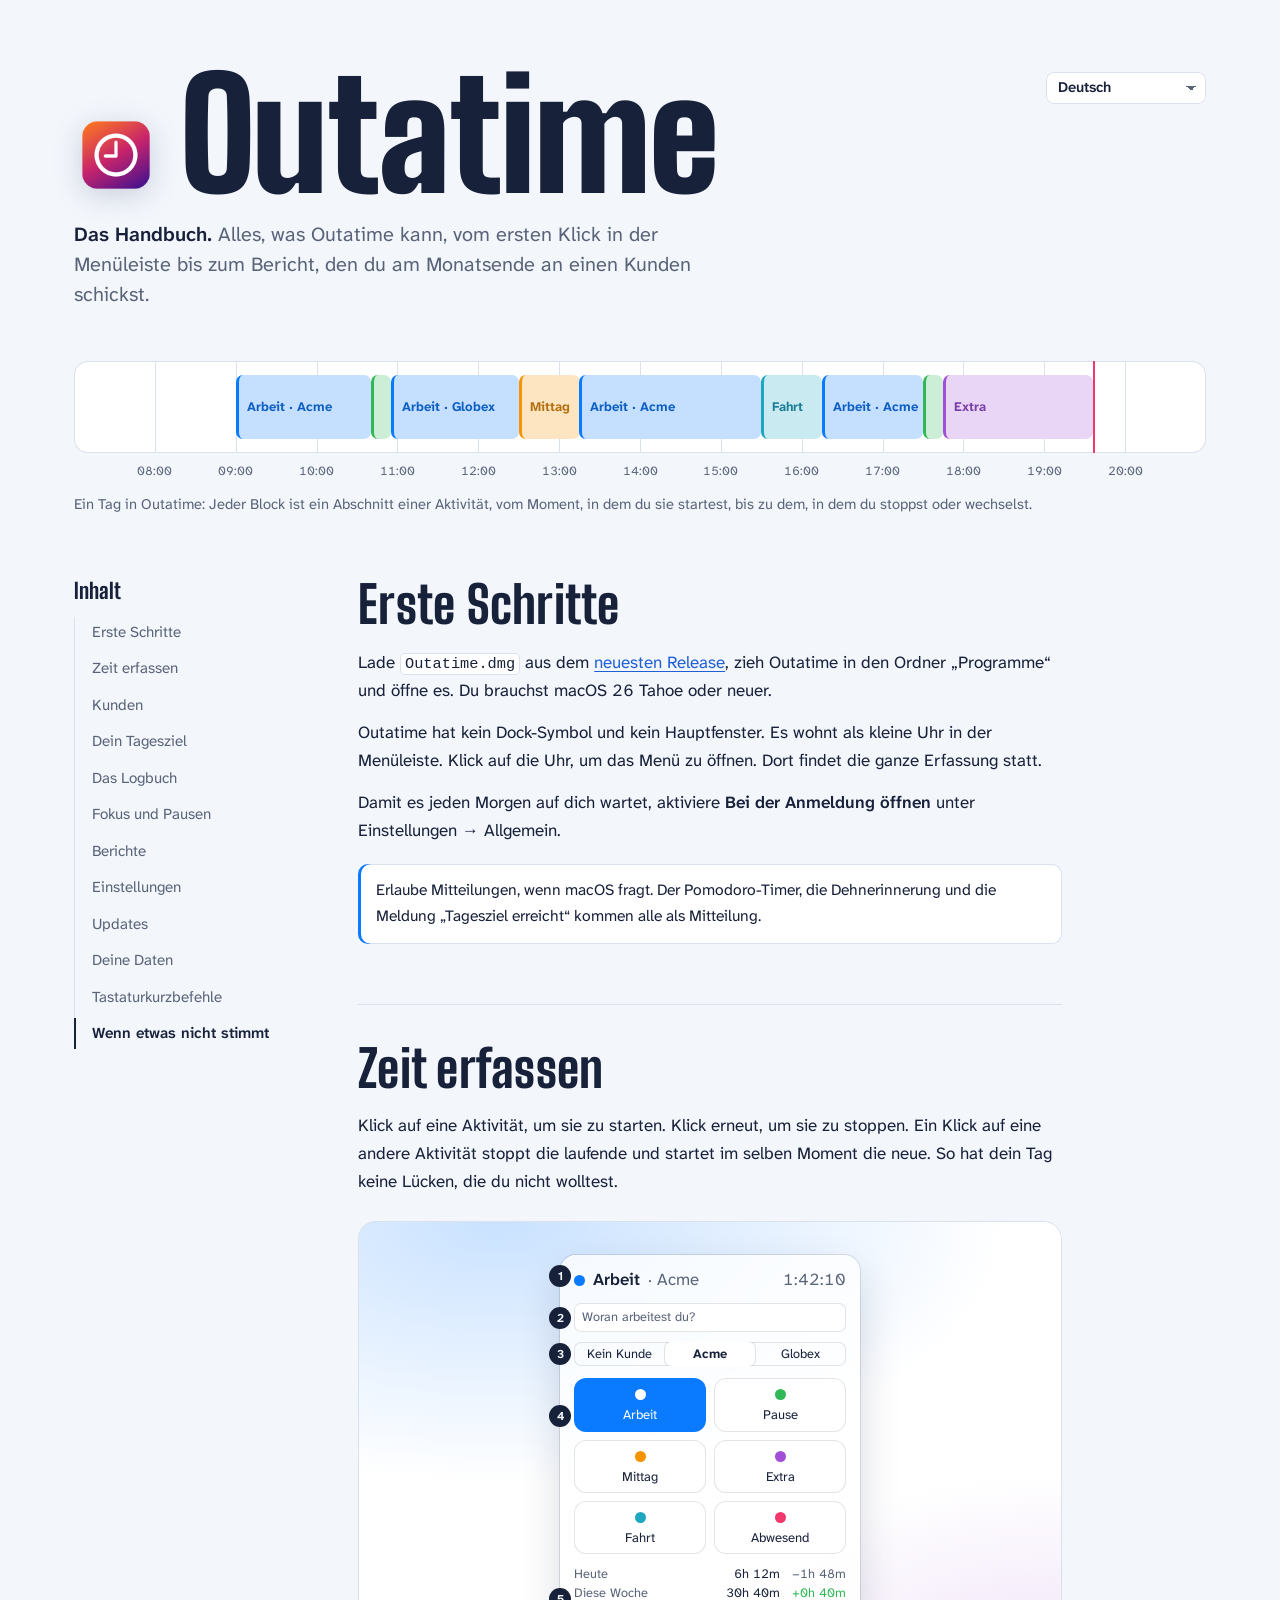
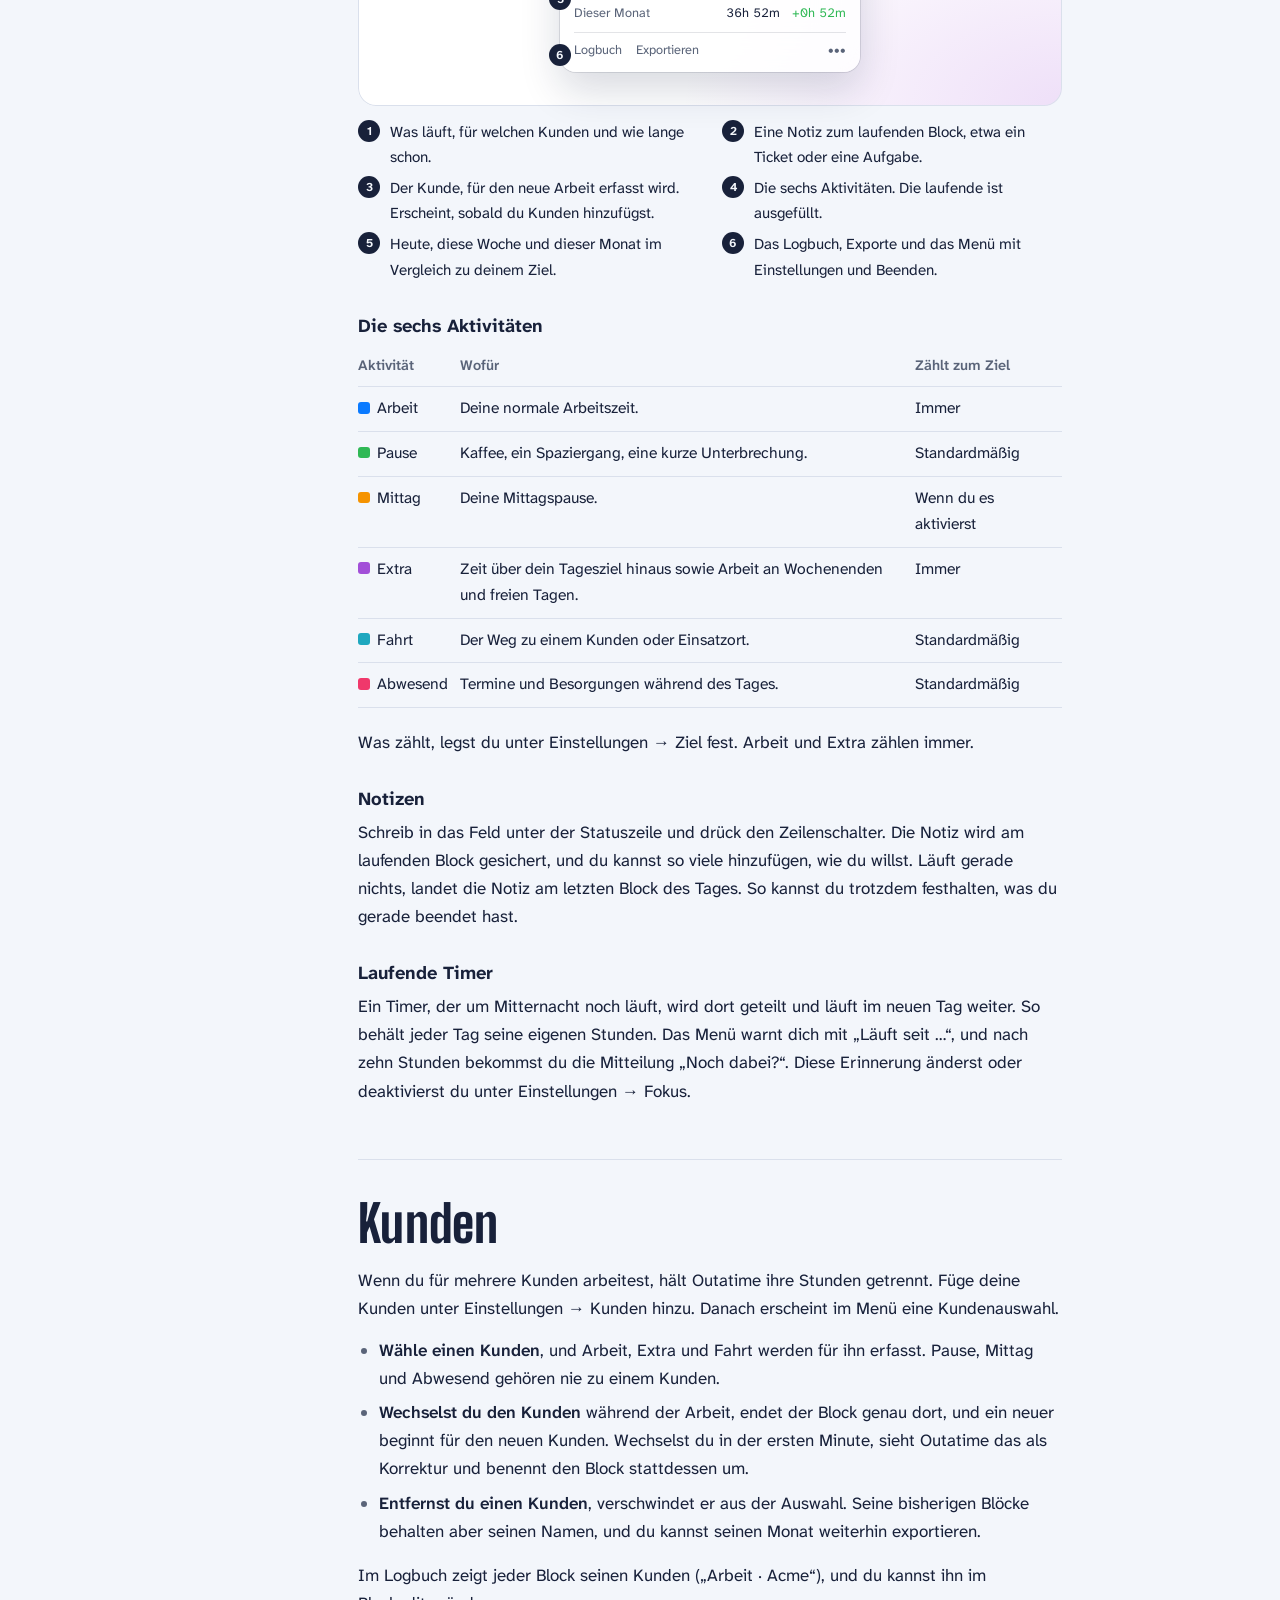
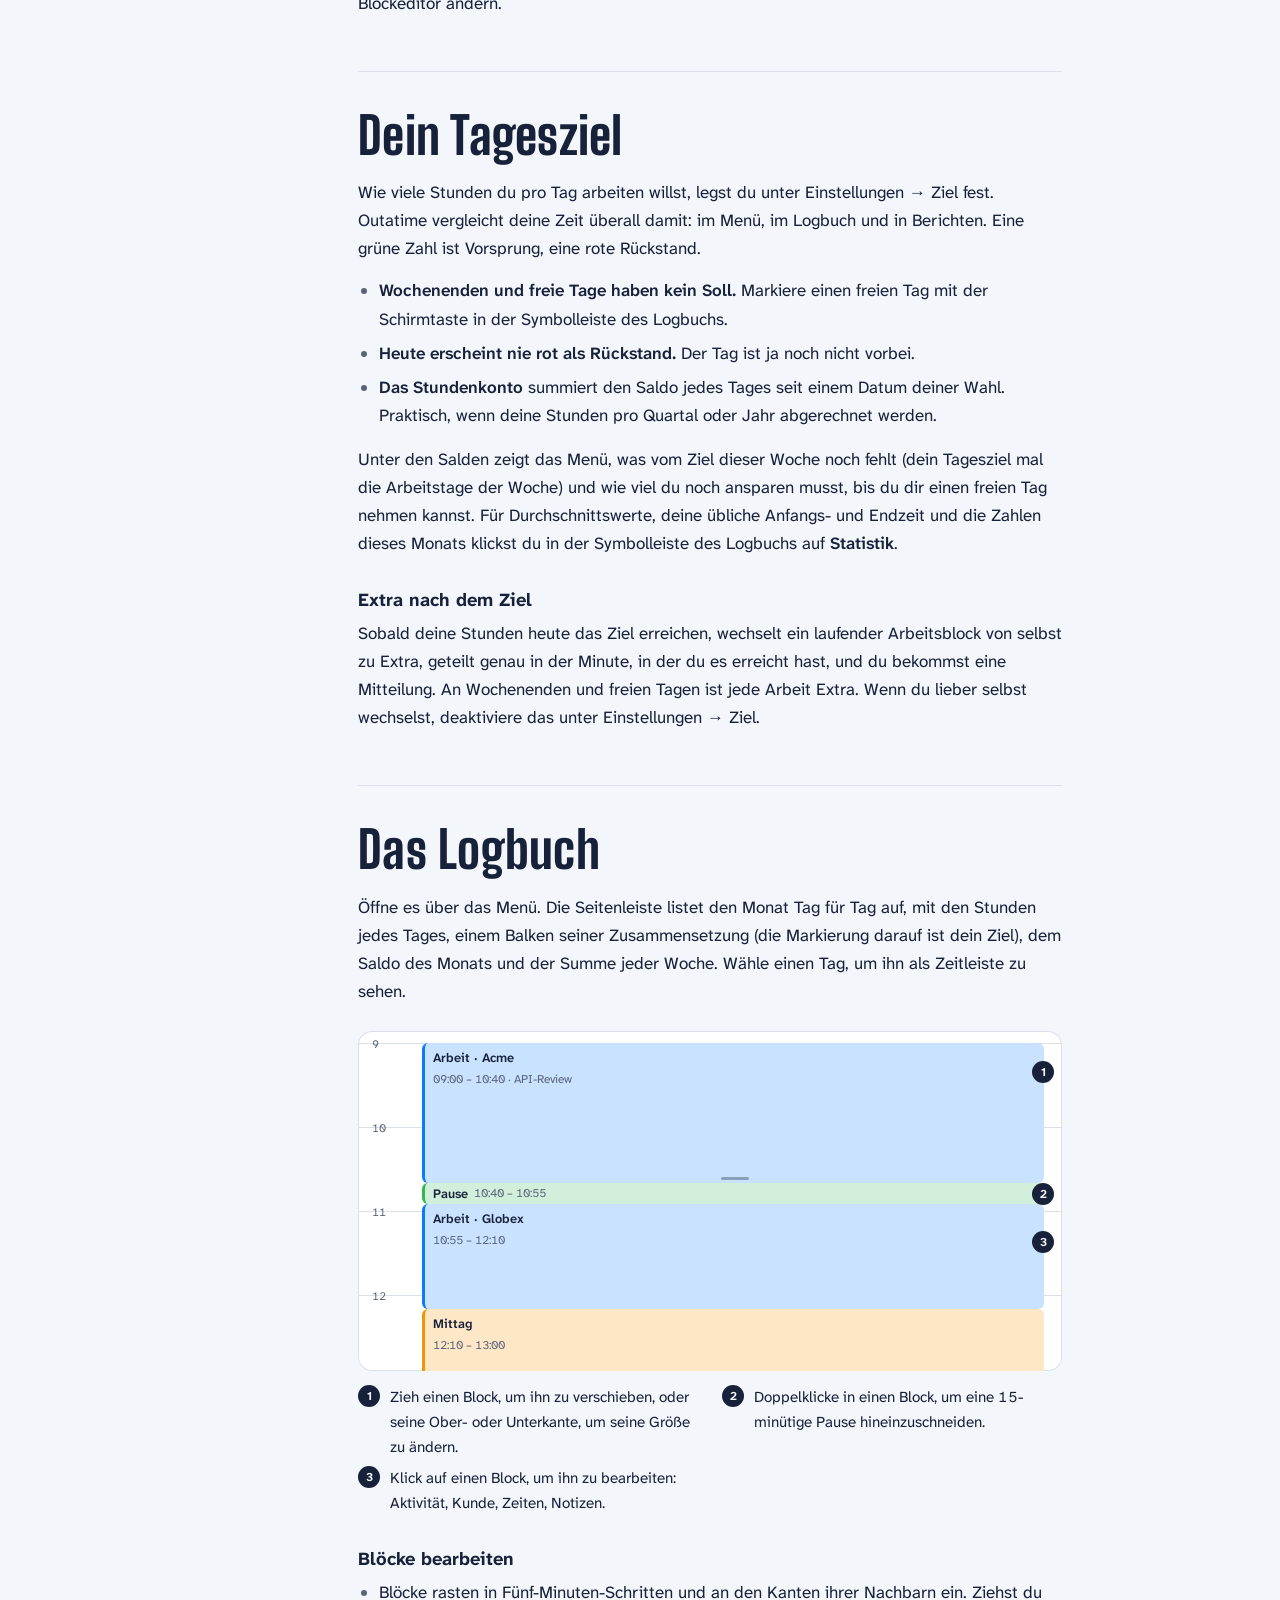
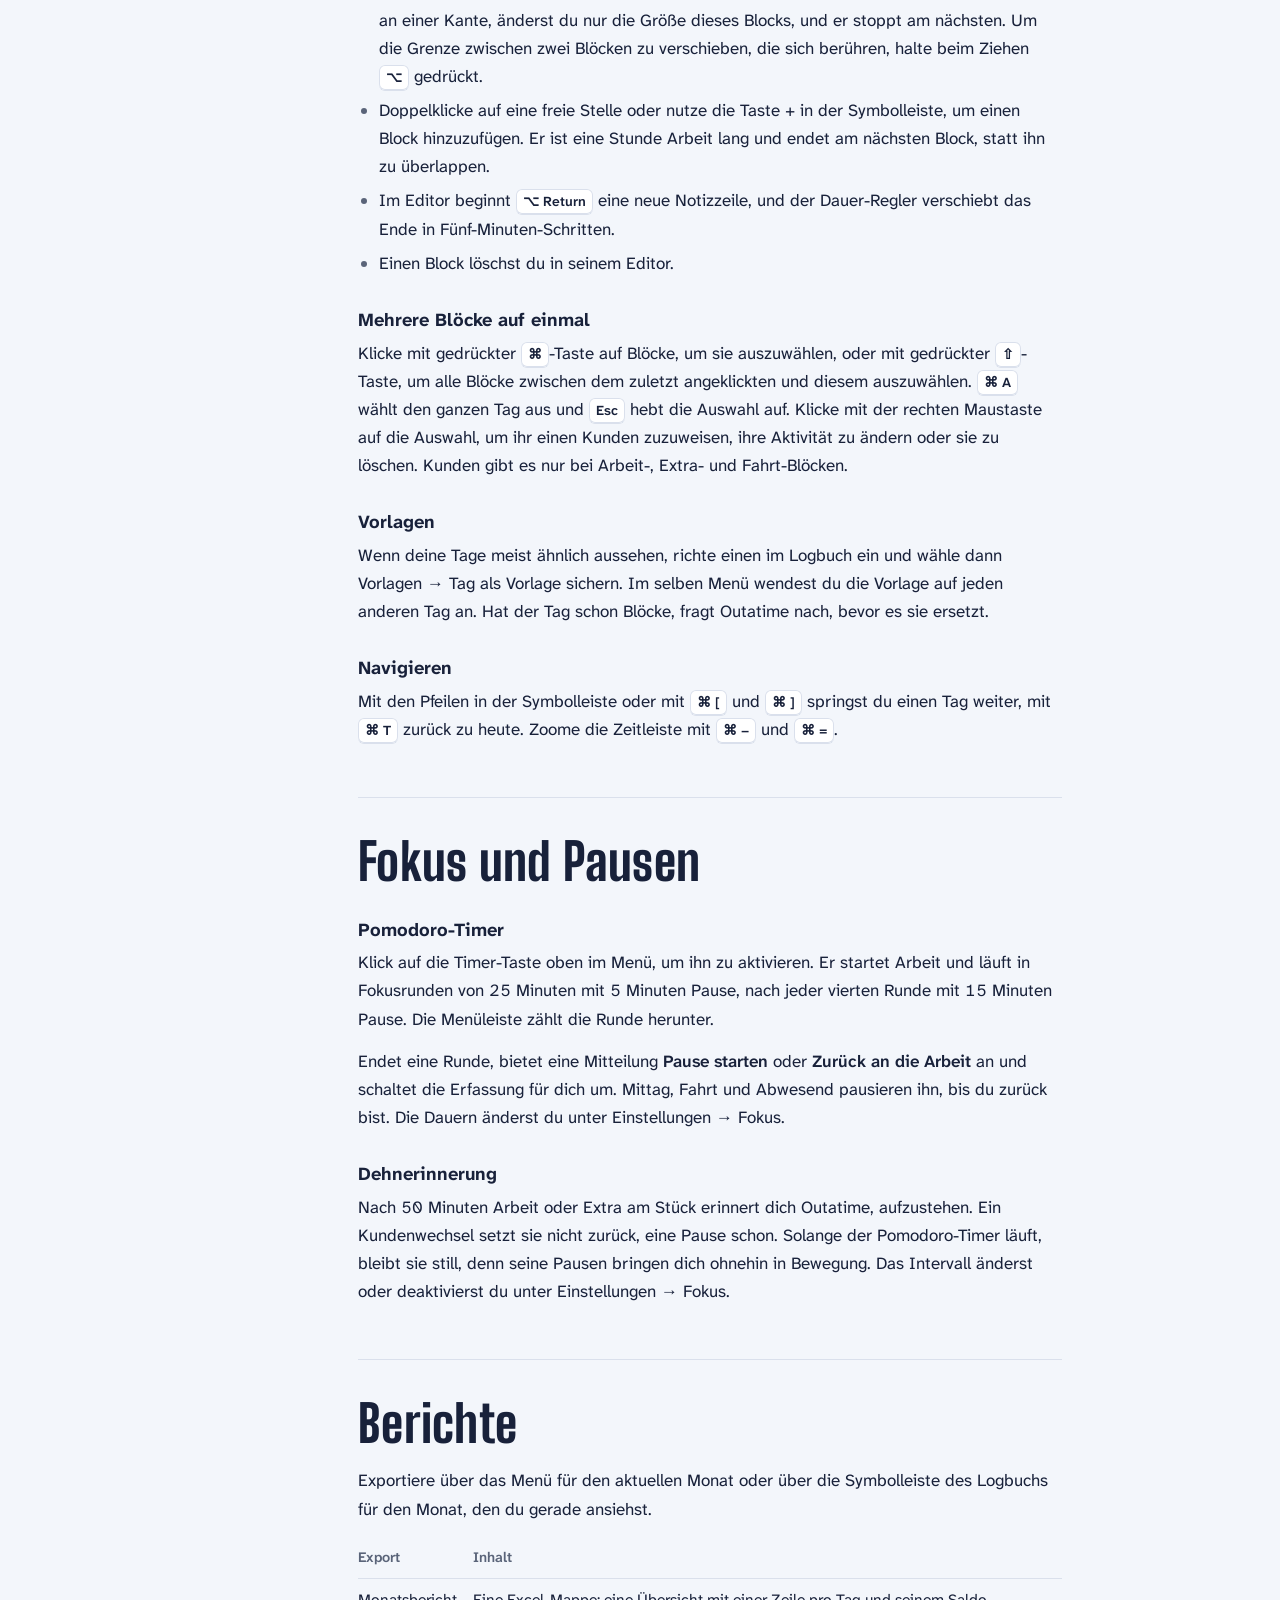
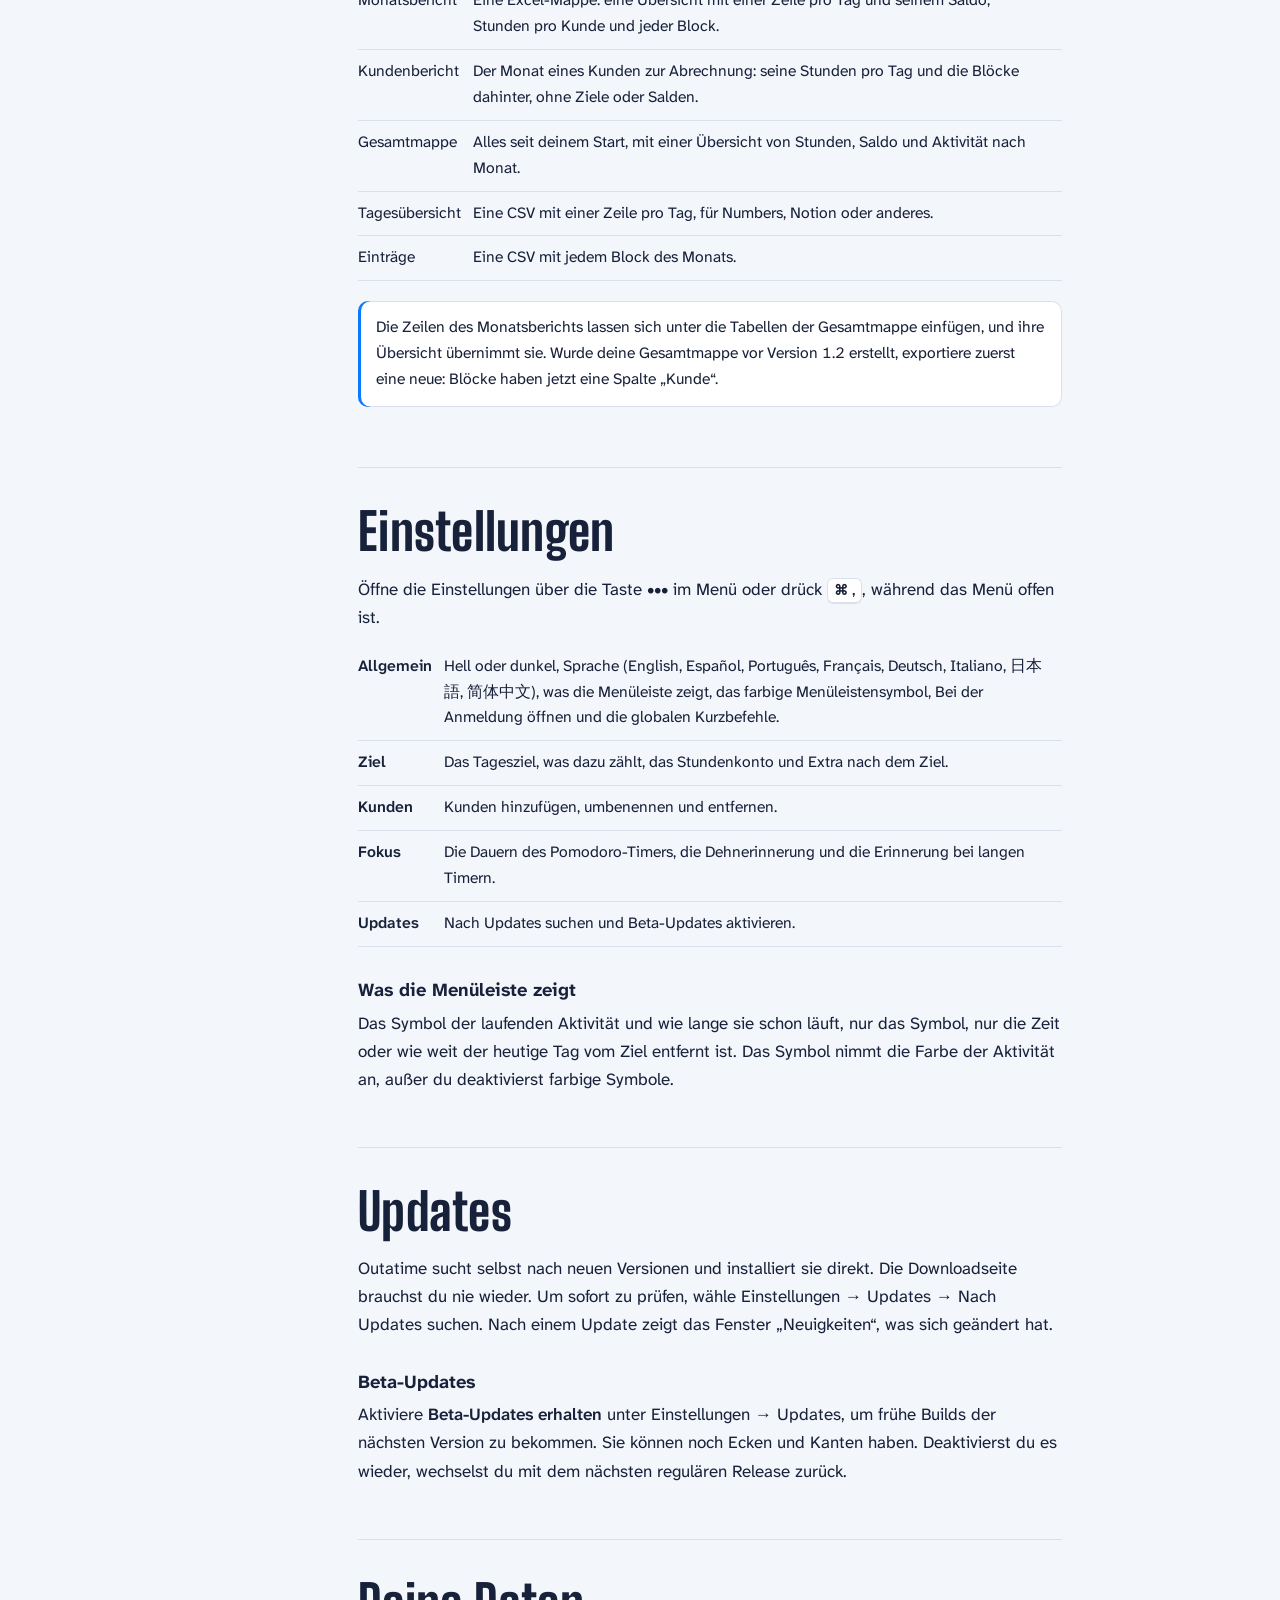
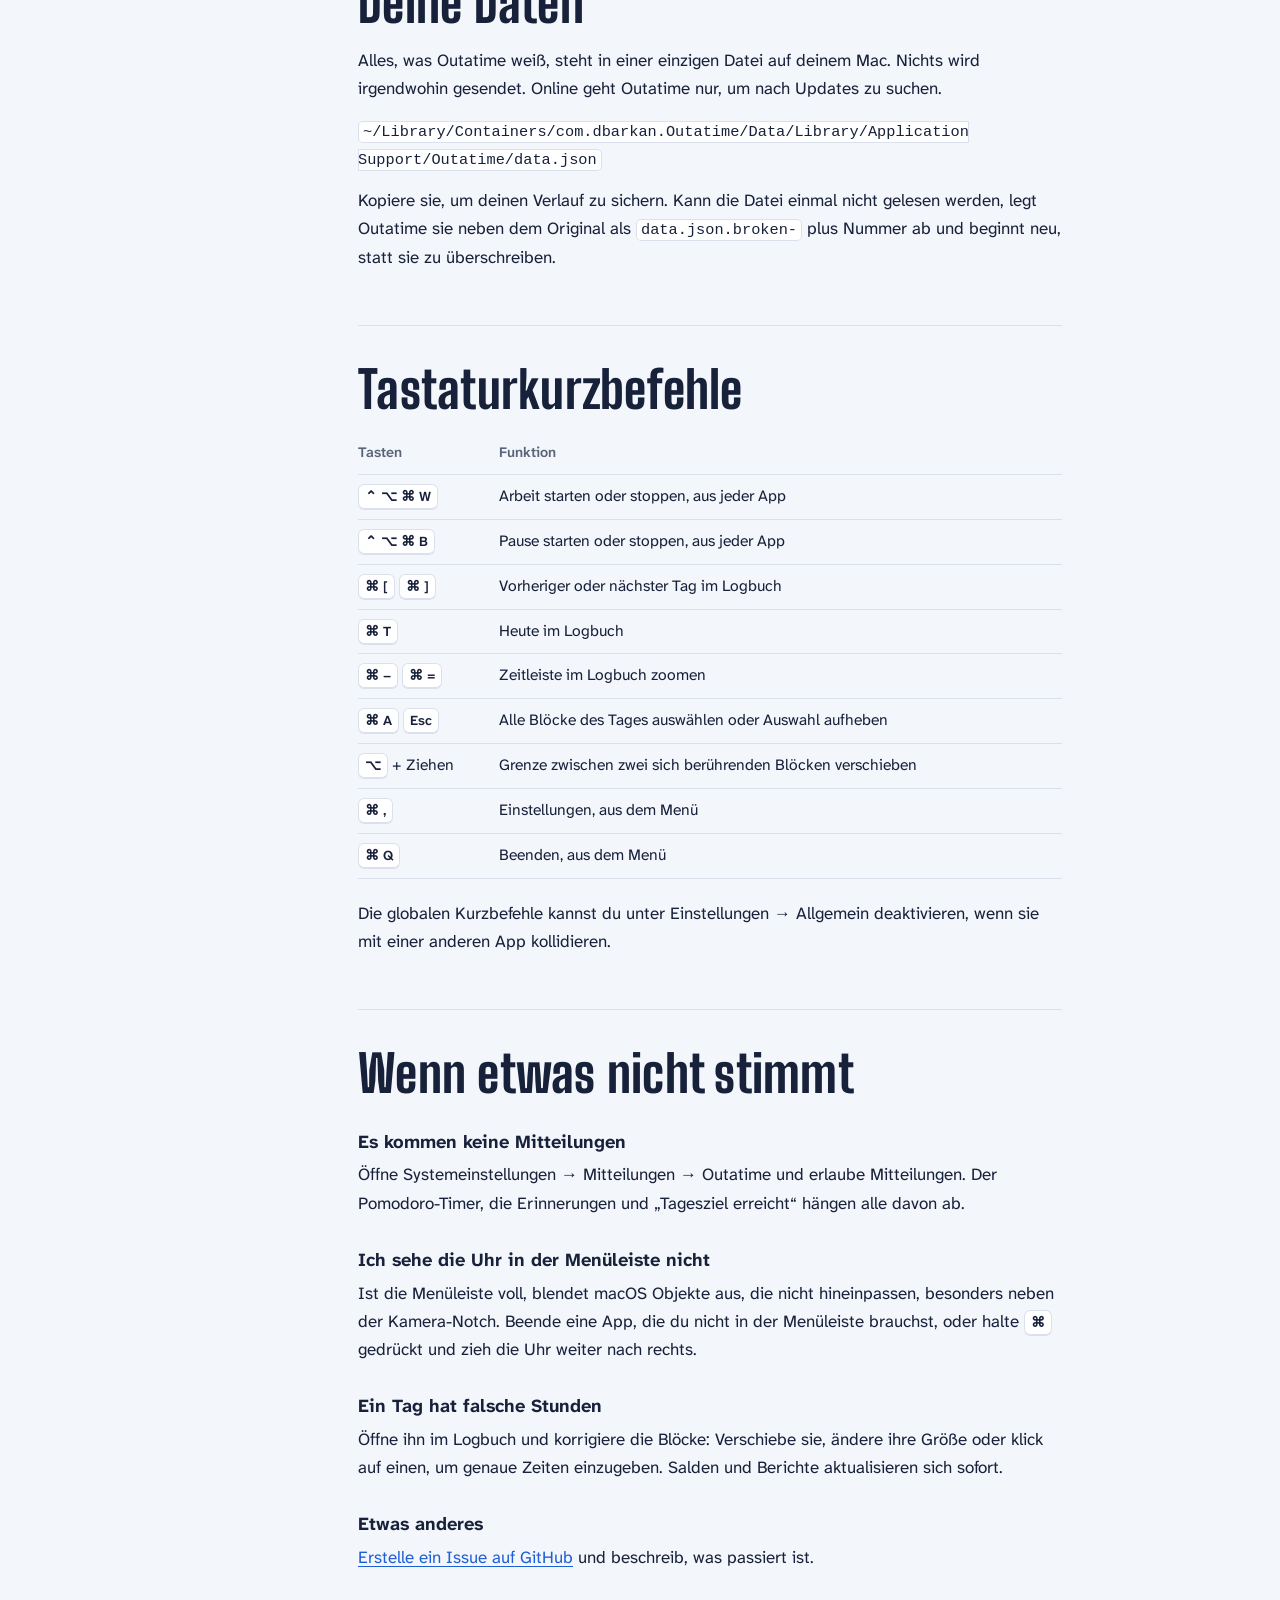
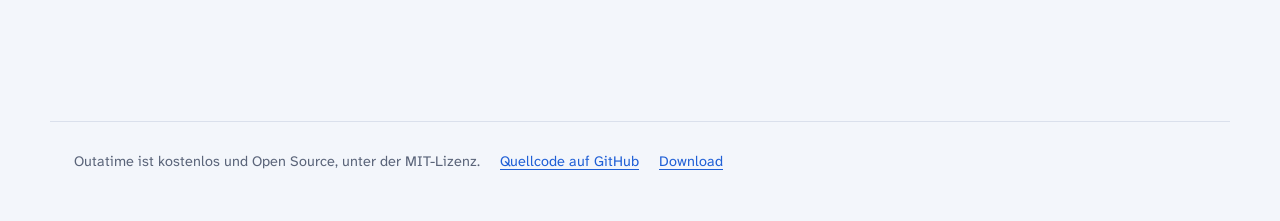
==== commit 0844981a: "Manual: the five Settings tabs, in all eight languages Co-Authored-By: Claude Opus 5.5 (1M context) " ====
--- a/docs/manual/de/index.html
+++ b/docs/manual/de/index.html
@@ -109,13 +109,13 @@
           <tr><td><span class="swatch" style="--c:var(--ooo)"></span>Abwesend</td><td>Termine und Besorgungen während des Tages.</td><td>Standardmäßig</td></tr>
         </tbody>
       </table>
-      <p>Was zählt, legst du unter Einstellungen → Erfassung fest. Arbeit und Extra zählen immer.</p>
+      <p>Was zählt, legst du unter Einstellungen → Ziel fest. Arbeit und Extra zählen immer.</p>
 
       <h3>Notizen</h3>
       <p>Schreib in das Feld unter der Statuszeile und drück den Zeilenschalter. Die Notiz wird am laufenden Block gesichert, und du kannst so viele hinzufügen, wie du willst. Läuft gerade nichts, landet die Notiz am letzten Block des Tages. So kannst du trotzdem festhalten, was du gerade beendet hast.</p>
 
       <h3>Laufende Timer</h3>
-      <p>Ein Timer, der um Mitternacht noch läuft, wird dort geteilt und läuft im neuen Tag weiter. So behält jeder Tag seine eigenen Stunden. Das Menü warnt dich mit „Läuft seit …“, und nach zehn Stunden bekommst du die Mitteilung „Noch dabei?“. Diese Erinnerung änderst oder deaktivierst du unter Einstellungen → Erfassung.</p>
+      <p>Ein Timer, der um Mitternacht noch läuft, wird dort geteilt und läuft im neuen Tag weiter. So behält jeder Tag seine eigenen Stunden. Das Menü warnt dich mit „Läuft seit …“, und nach zehn Stunden bekommst du die Mitteilung „Noch dabei?“. Diese Erinnerung änderst oder deaktivierst du unter Einstellungen → Fokus.</p>
     </section>
 
     <section id="clients">
@@ -131,7 +131,7 @@
 
     <section id="target">
       <h2>Dein Tagesziel</h2>
-      <p>Wie viele Stunden du pro Tag arbeiten willst, legst du unter Einstellungen → Erfassung fest. Outatime vergleicht deine Zeit überall damit: im Menü, im Logbuch und in Berichten. Eine grüne Zahl ist Vorsprung, eine rote Rückstand.</p>
+      <p>Wie viele Stunden du pro Tag arbeiten willst, legst du unter Einstellungen → Ziel fest. Outatime vergleicht deine Zeit überall damit: im Menü, im Logbuch und in Berichten. Eine grüne Zahl ist Vorsprung, eine rote Rückstand.</p>
       <ul>
         <li><strong>Wochenenden und freie Tage haben kein Soll.</strong> Markiere einen freien Tag mit der Schirmtaste in der Symbolleiste des Logbuchs.</li>
         <li><strong>Heute erscheint nie rot als Rückstand.</strong> Der Tag ist ja noch nicht vorbei.</li>
@@ -139,7 +139,7 @@
       </ul>
       <p>Unter den Salden zeigt das Menü, was vom Ziel dieser Woche noch fehlt (dein Tagesziel mal die Arbeitstage der Woche) und wie viel du noch ansparen musst, bis du dir einen freien Tag nehmen kannst. Für Durchschnittswerte, deine übliche Anfangs- und Endzeit und die Zahlen dieses Monats klickst du in der Symbolleiste des Logbuchs auf <strong>Statistik</strong>.</p>
       <h3>Extra nach dem Ziel</h3>
-      <p>Sobald deine Stunden heute das Ziel erreichen, wechselt ein laufender Arbeitsblock von selbst zu Extra, geteilt genau in der Minute, in der du es erreicht hast, und du bekommst eine Mitteilung. An Wochenenden und freien Tagen ist jede Arbeit Extra. Wenn du lieber selbst wechselst, deaktiviere das unter Einstellungen → Erfassung.</p>
+      <p>Sobald deine Stunden heute das Ziel erreichen, wechselt ein laufender Arbeitsblock von selbst zu Extra, geteilt genau in der Minute, in der du es erreicht hast, und du bekommst eine Mitteilung. An Wochenenden und freien Tagen ist jede Arbeit Extra. Wenn du lieber selbst wechselst, deaktiviere das unter Einstellungen → Ziel.</p>
     </section>
 
     <section id="logbook">
@@ -189,9 +189,9 @@
       <h2>Fokus und Pausen</h2>
       <h3>Pomodoro-Timer</h3>
       <p>Klick auf die Timer-Taste oben im Menü, um ihn zu aktivieren. Er startet Arbeit und läuft in Fokusrunden von 25 Minuten mit 5 Minuten Pause, nach jeder vierten Runde mit 15 Minuten Pause. Die Menüleiste zählt die Runde herunter.</p>
-      <p>Endet eine Runde, bietet eine Mitteilung <strong>Pause starten</strong> oder <strong>Zurück an die Arbeit</strong> an und schaltet die Erfassung für dich um. Mittag, Fahrt und Abwesend pausieren ihn, bis du zurück bist. Die Dauern änderst du unter Einstellungen → Pomodoro-Timer.</p>
+      <p>Endet eine Runde, bietet eine Mitteilung <strong>Pause starten</strong> oder <strong>Zurück an die Arbeit</strong> an und schaltet die Erfassung für dich um. Mittag, Fahrt und Abwesend pausieren ihn, bis du zurück bist. Die Dauern änderst du unter Einstellungen → Fokus.</p>
       <h3>Dehnerinnerung</h3>
-      <p>Nach 50 Minuten Arbeit oder Extra am Stück erinnert dich Outatime, aufzustehen. Ein Kundenwechsel setzt sie nicht zurück, eine Pause schon. Solange der Pomodoro-Timer läuft, bleibt sie still, denn seine Pausen bringen dich ohnehin in Bewegung. Das Intervall änderst oder deaktivierst du unter Einstellungen → Erfassung.</p>
+      <p>Nach 50 Minuten Arbeit oder Extra am Stück erinnert dich Outatime, aufzustehen. Ein Kundenwechsel setzt sie nicht zurück, eine Pause schon. Solange der Pomodoro-Timer läuft, bleibt sie still, denn seine Pausen bringen dich ohnehin in Bewegung. Das Intervall änderst oder deaktivierst du unter Einstellungen → Fokus.</p>
     </section>
 
     <section id="reports">
@@ -215,10 +215,11 @@
       <p>Öffne die Einstellungen über die Taste ••• im Menü oder drück <kbd>⌘ ,</kbd>, während das Menü offen ist.</p>
       <table>
         <tbody>
-          <tr><td><strong>Allgemein</strong></td><td>Hell oder dunkel, Sprache (English, Español, Português, Français, Deutsch, Italiano, 日本語, 简体中文), was die Menüleiste zeigt, das farbige Menüleistensymbol, Bei der Anmeldung öffnen und Updates.</td></tr>
-          <tr><td><strong>Erfassung</strong></td><td>Das Tagesziel, was dazu zählt, das Stundenkonto, Extra nach dem Ziel, Erinnerungen und globale Kurzbefehle.</td></tr>
+          <tr><td><strong>Allgemein</strong></td><td>Hell oder dunkel, Sprache (English, Español, Português, Français, Deutsch, Italiano, 日本語, 简体中文), was die Menüleiste zeigt, das farbige Menüleistensymbol, Bei der Anmeldung öffnen und die globalen Kurzbefehle.</td></tr>
+          <tr><td><strong>Ziel</strong></td><td>Das Tagesziel, was dazu zählt, das Stundenkonto und Extra nach dem Ziel.</td></tr>
           <tr><td><strong>Kunden</strong></td><td>Kunden hinzufügen, umbenennen und entfernen.</td></tr>
-          <tr><td><strong>Pomodoro-Timer</strong></td><td>Dauer von Fokus, kurzer und langer Pause.</td></tr>
+          <tr><td><strong>Fokus</strong></td><td>Die Dauern des Pomodoro-Timers, die Dehnerinnerung und die Erinnerung bei langen Timern.</td></tr>
+          <tr><td><strong>Updates</strong></td><td>Nach Updates suchen und Beta-Updates aktivieren.</td></tr>
         </tbody>
       </table>
       <h3>Was die Menüleiste zeigt</h3>
@@ -227,9 +228,9 @@
 
     <section id="updates">
       <h2>Updates</h2>
-      <p>Outatime sucht selbst nach neuen Versionen und installiert sie direkt. Die Downloadseite brauchst du nie wieder. Um sofort zu prüfen, wähle Einstellungen → Allgemein → Nach Updates suchen. Nach einem Update zeigt das Fenster „Neuigkeiten“, was sich geändert hat.</p>
+      <p>Outatime sucht selbst nach neuen Versionen und installiert sie direkt. Die Downloadseite brauchst du nie wieder. Um sofort zu prüfen, wähle Einstellungen → Updates → Nach Updates suchen. Nach einem Update zeigt das Fenster „Neuigkeiten“, was sich geändert hat.</p>
       <h3>Beta-Updates</h3>
-      <p>Aktiviere <strong>Beta-Updates erhalten</strong> unter Einstellungen → Allgemein, um frühe Builds der nächsten Version zu bekommen. Sie können noch Ecken und Kanten haben. Deaktivierst du es wieder, wechselst du mit dem nächsten regulären Release zurück.</p>
+      <p>Aktiviere <strong>Beta-Updates erhalten</strong> unter Einstellungen → Updates, um frühe Builds der nächsten Version zu bekommen. Sie können noch Ecken und Kanten haben. Deaktivierst du es wieder, wechselst du mit dem nächsten regulären Release zurück.</p>
     </section>
 
     <section id="data">
@@ -255,7 +256,7 @@
           <tr><td><kbd>⌘ Q</kbd></td><td>Beenden, aus dem Menü</td></tr>
         </tbody>
       </table>
-      <p>Die globalen Kurzbefehle kannst du unter Einstellungen → Erfassung deaktivieren, wenn sie mit einer anderen App kollidieren.</p>
+      <p>Die globalen Kurzbefehle kannst du unter Einstellungen → Allgemein deaktivieren, wenn sie mit einer anderen App kollidieren.</p>
     </section>
 
     <section id="help">
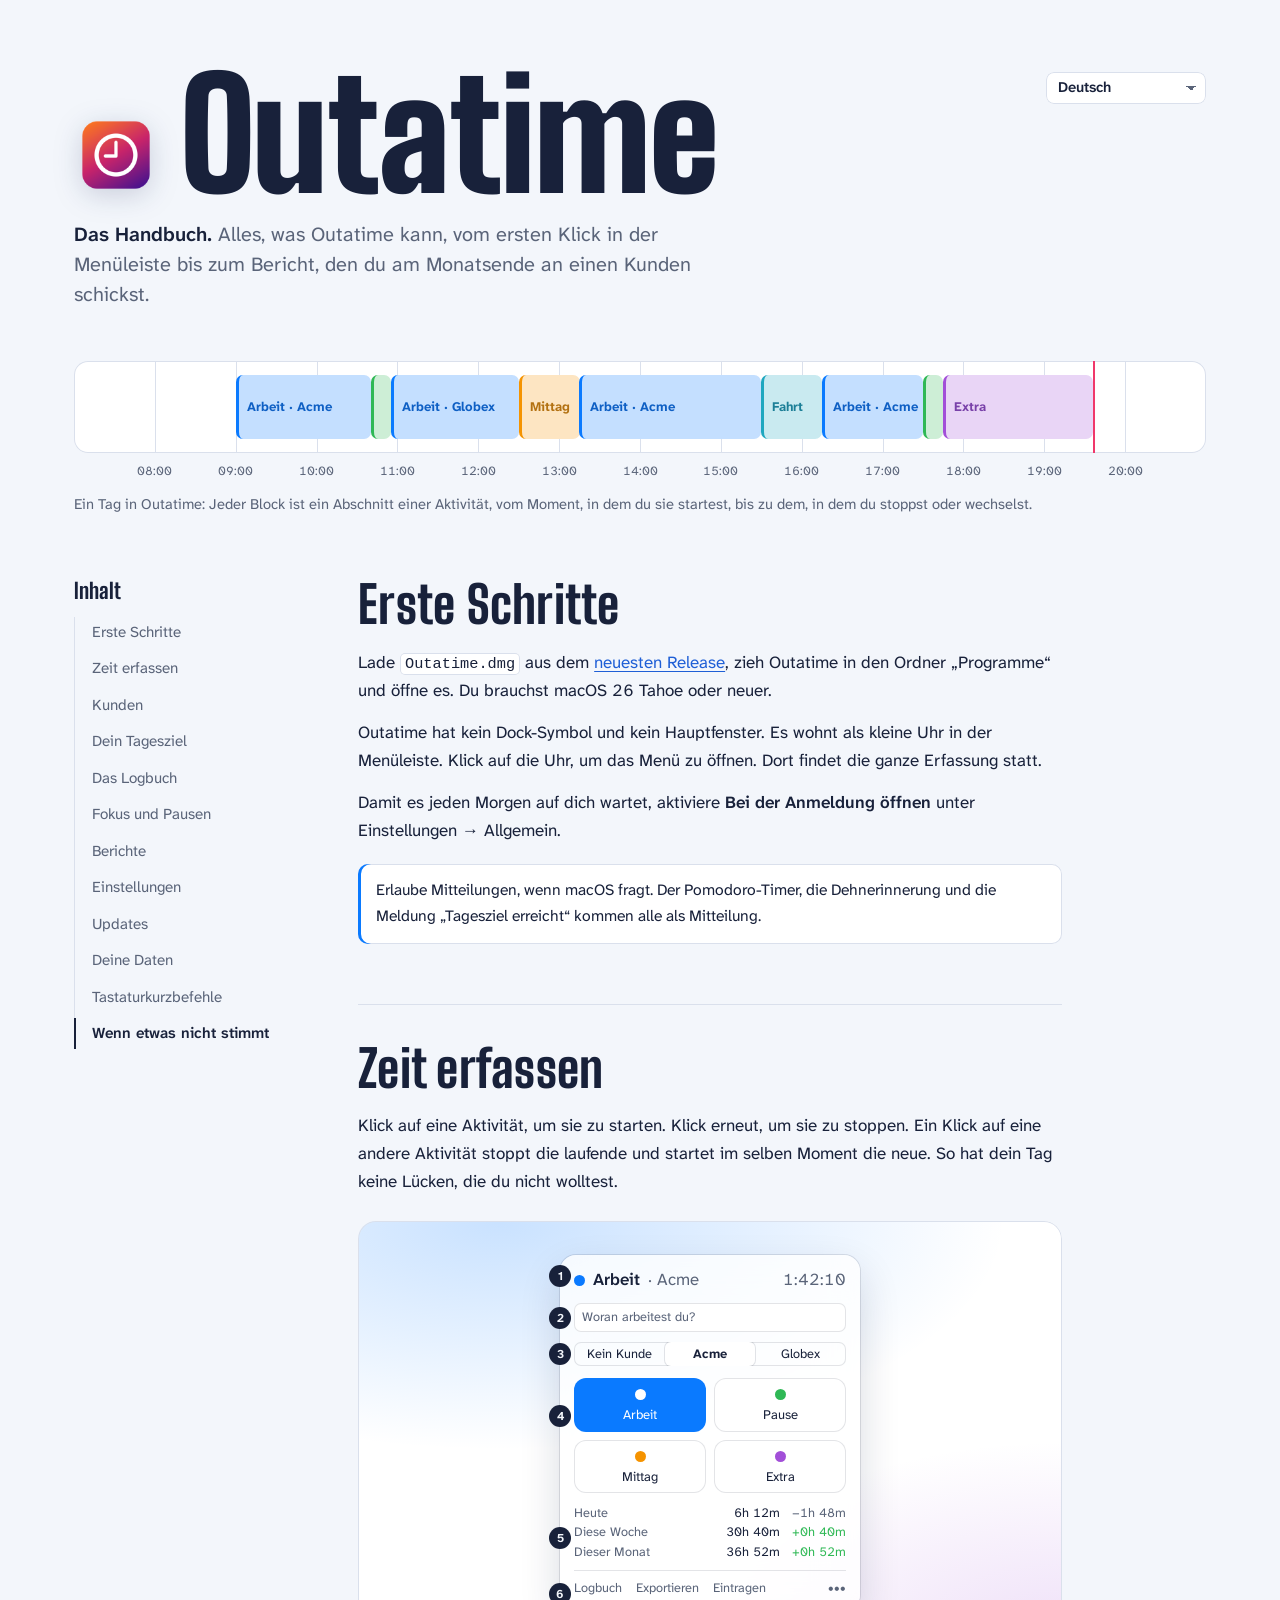
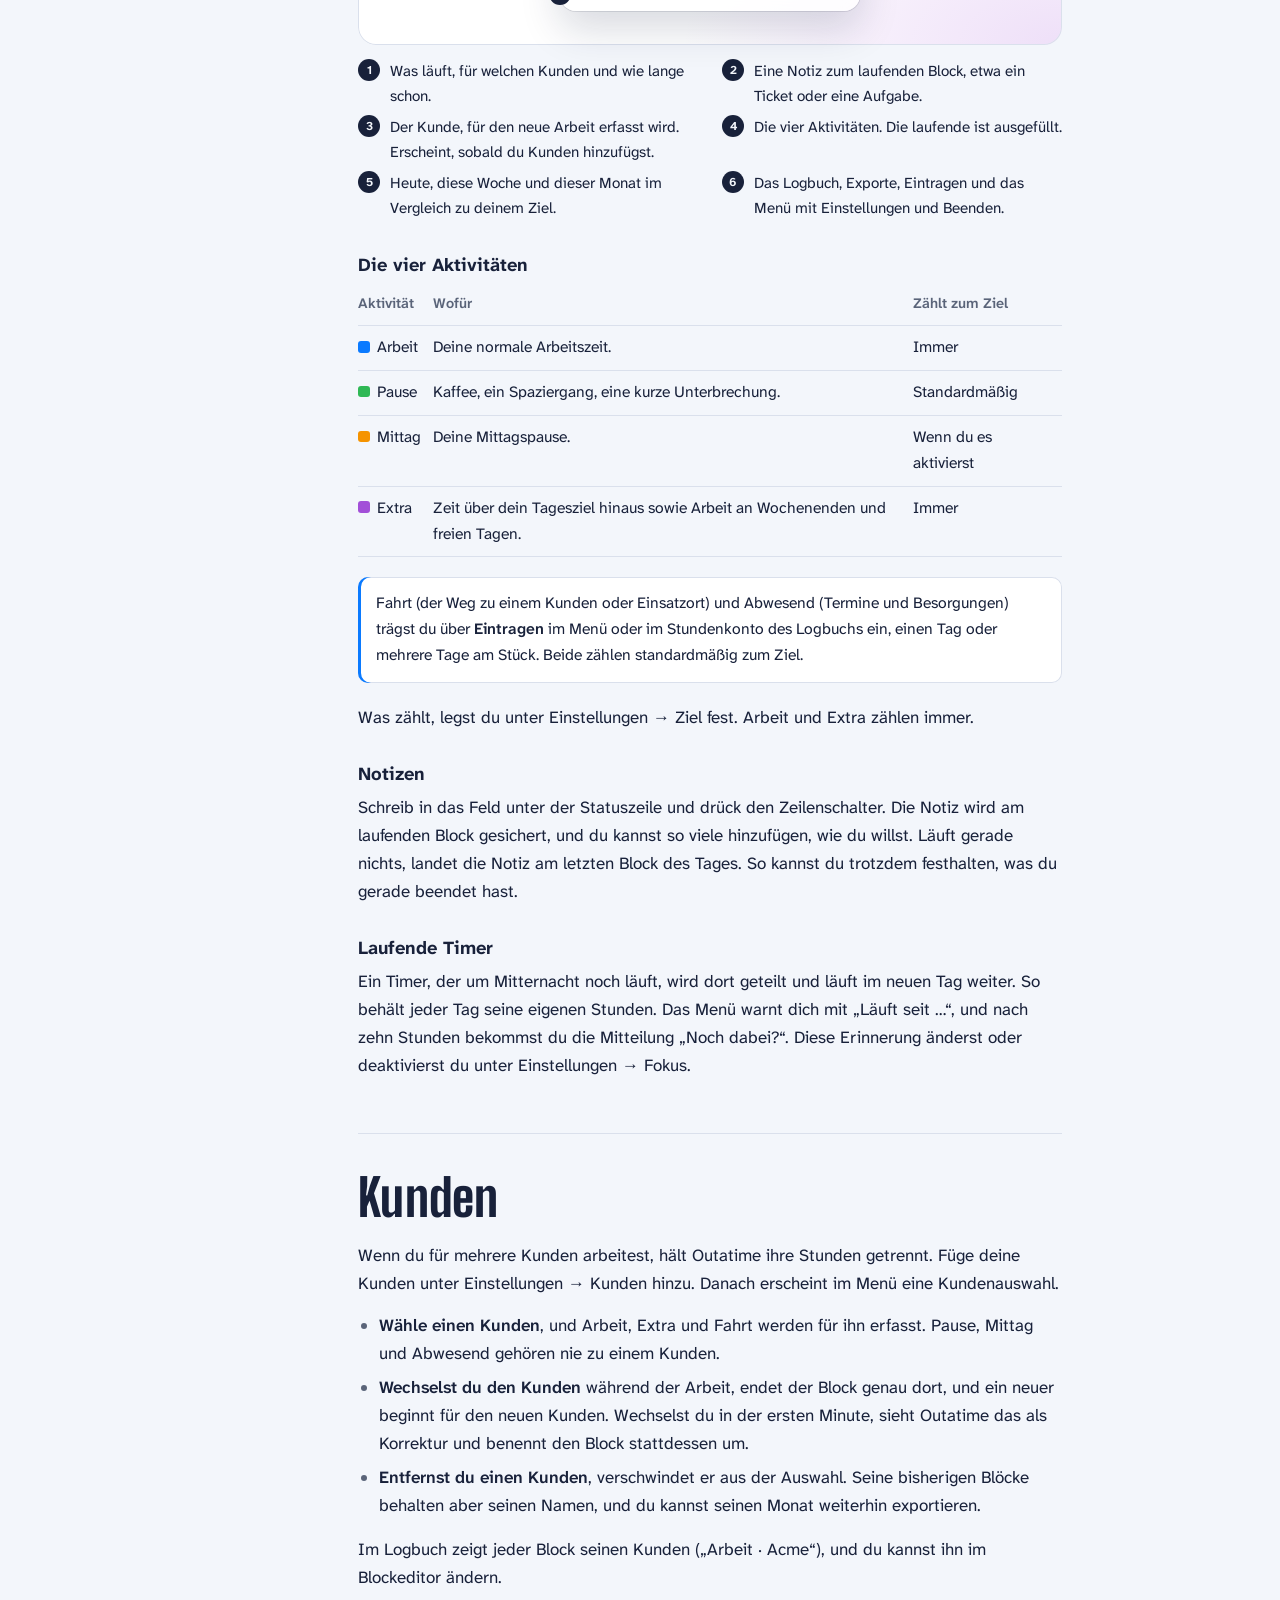
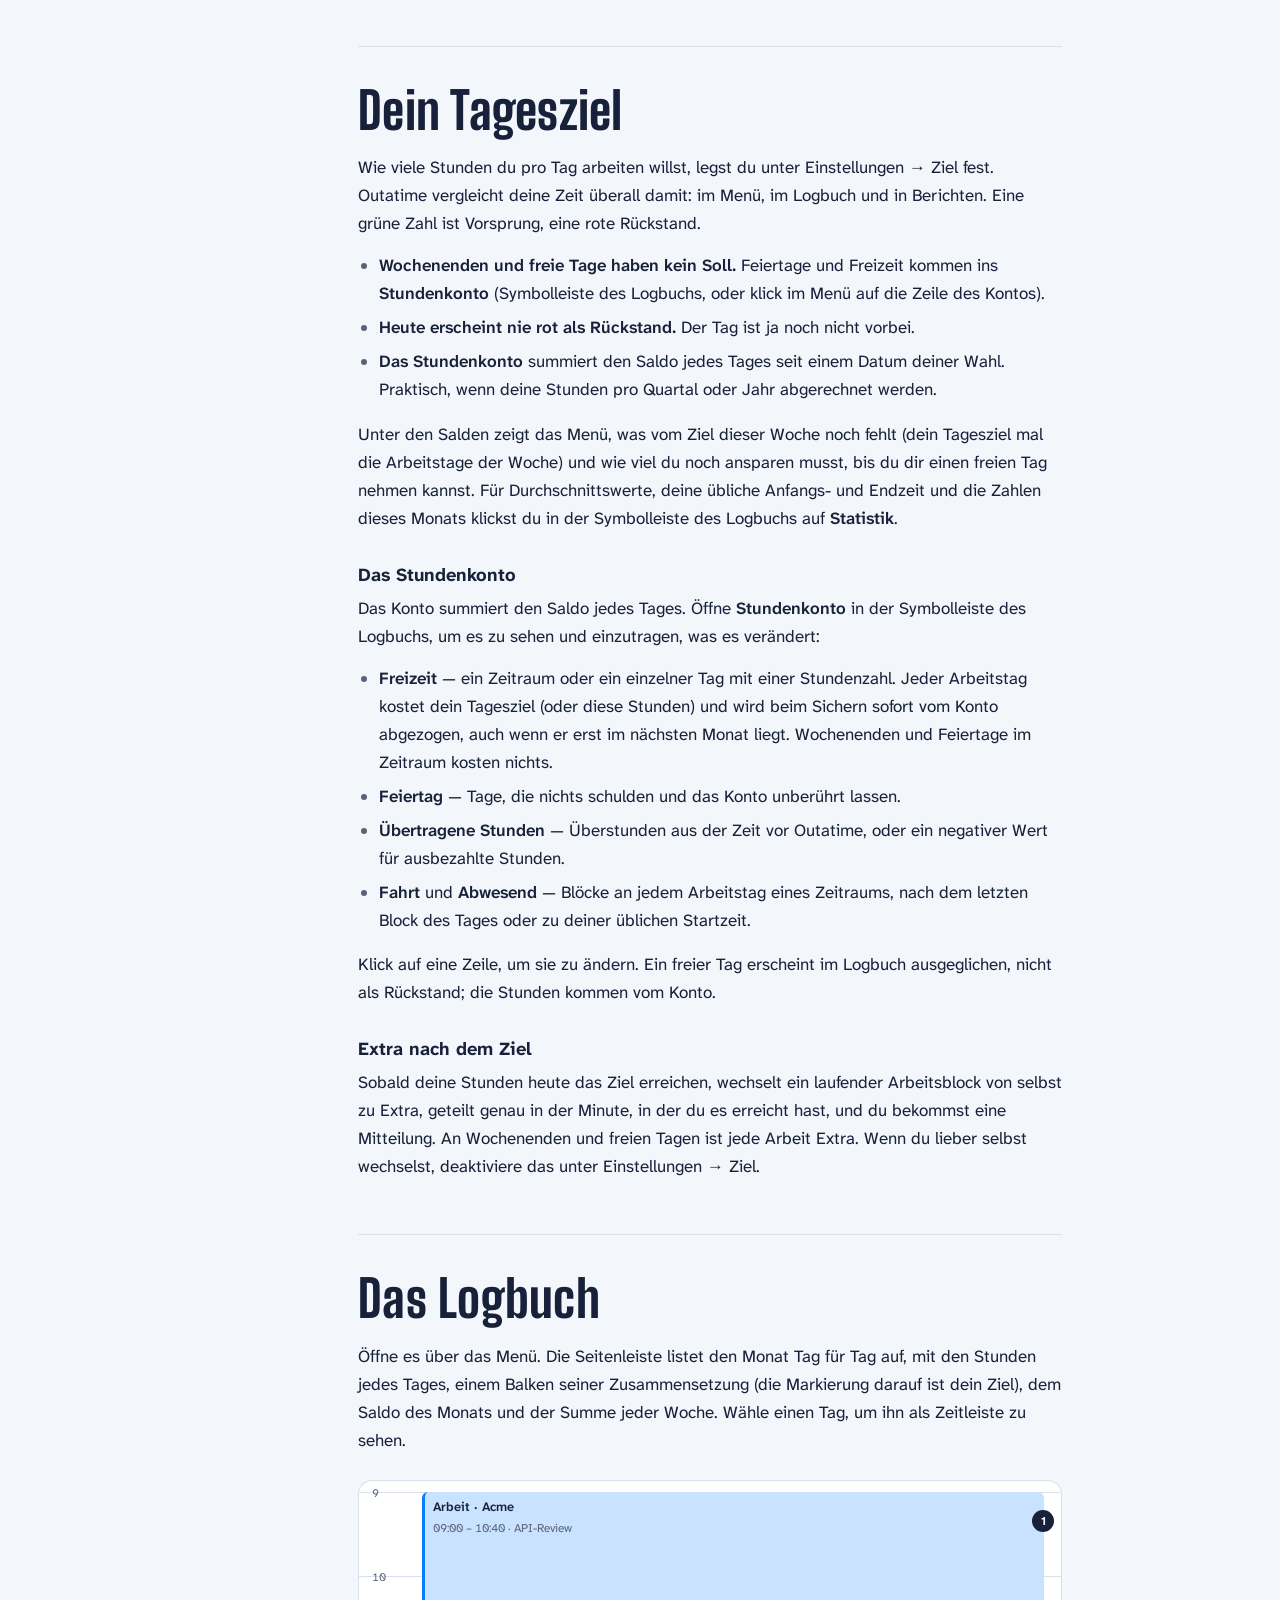
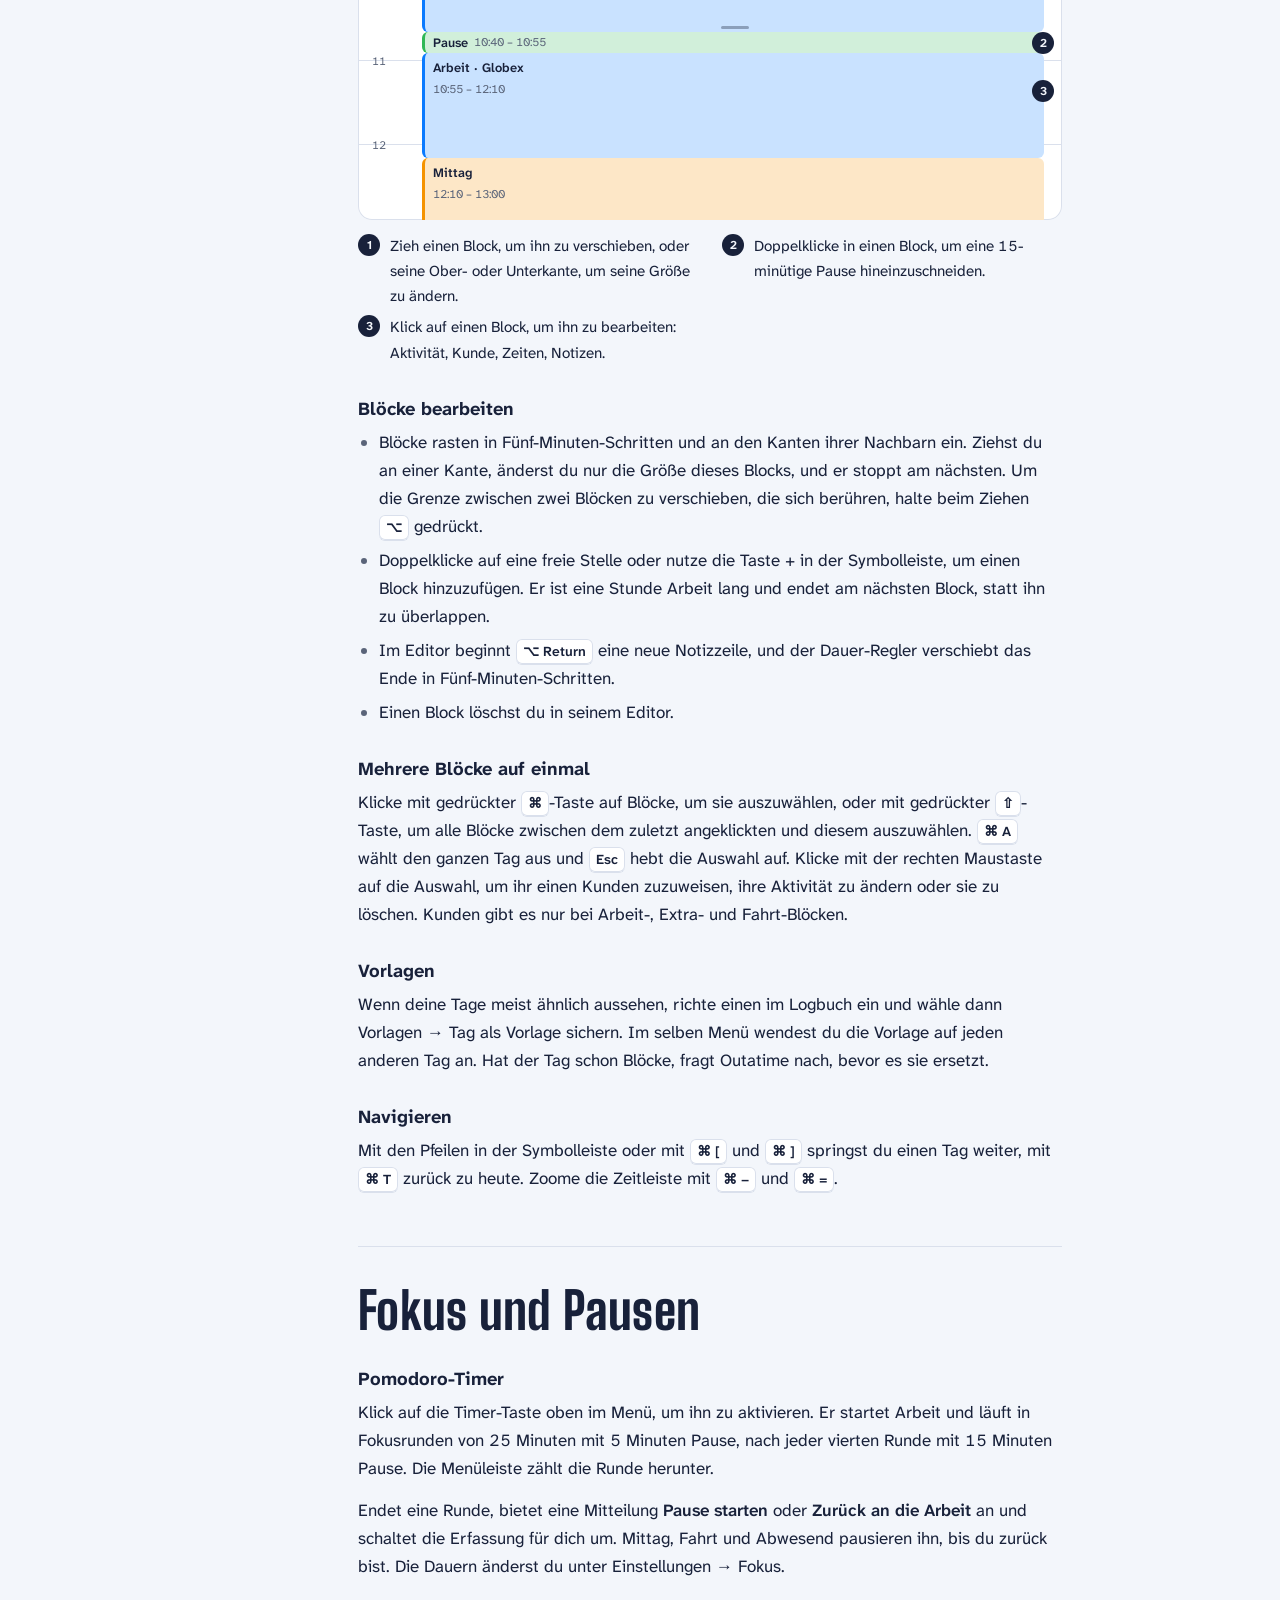
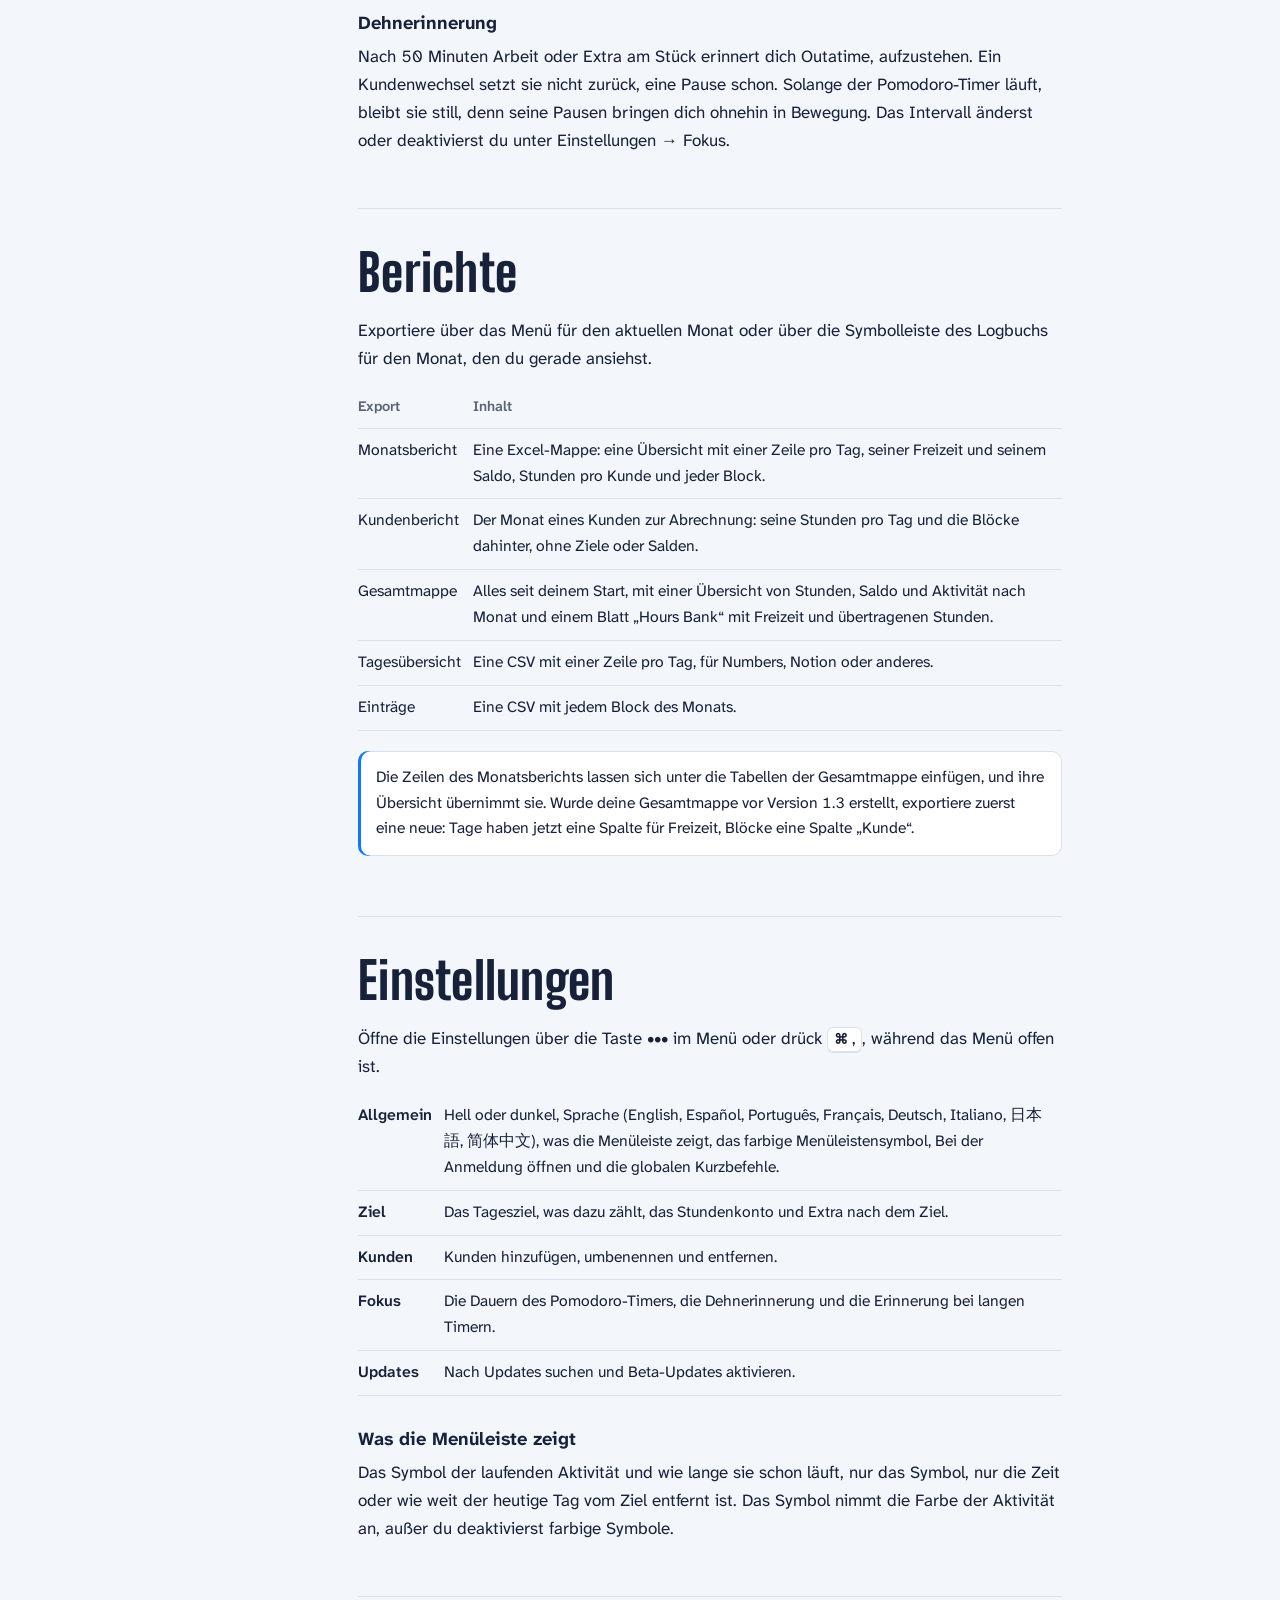
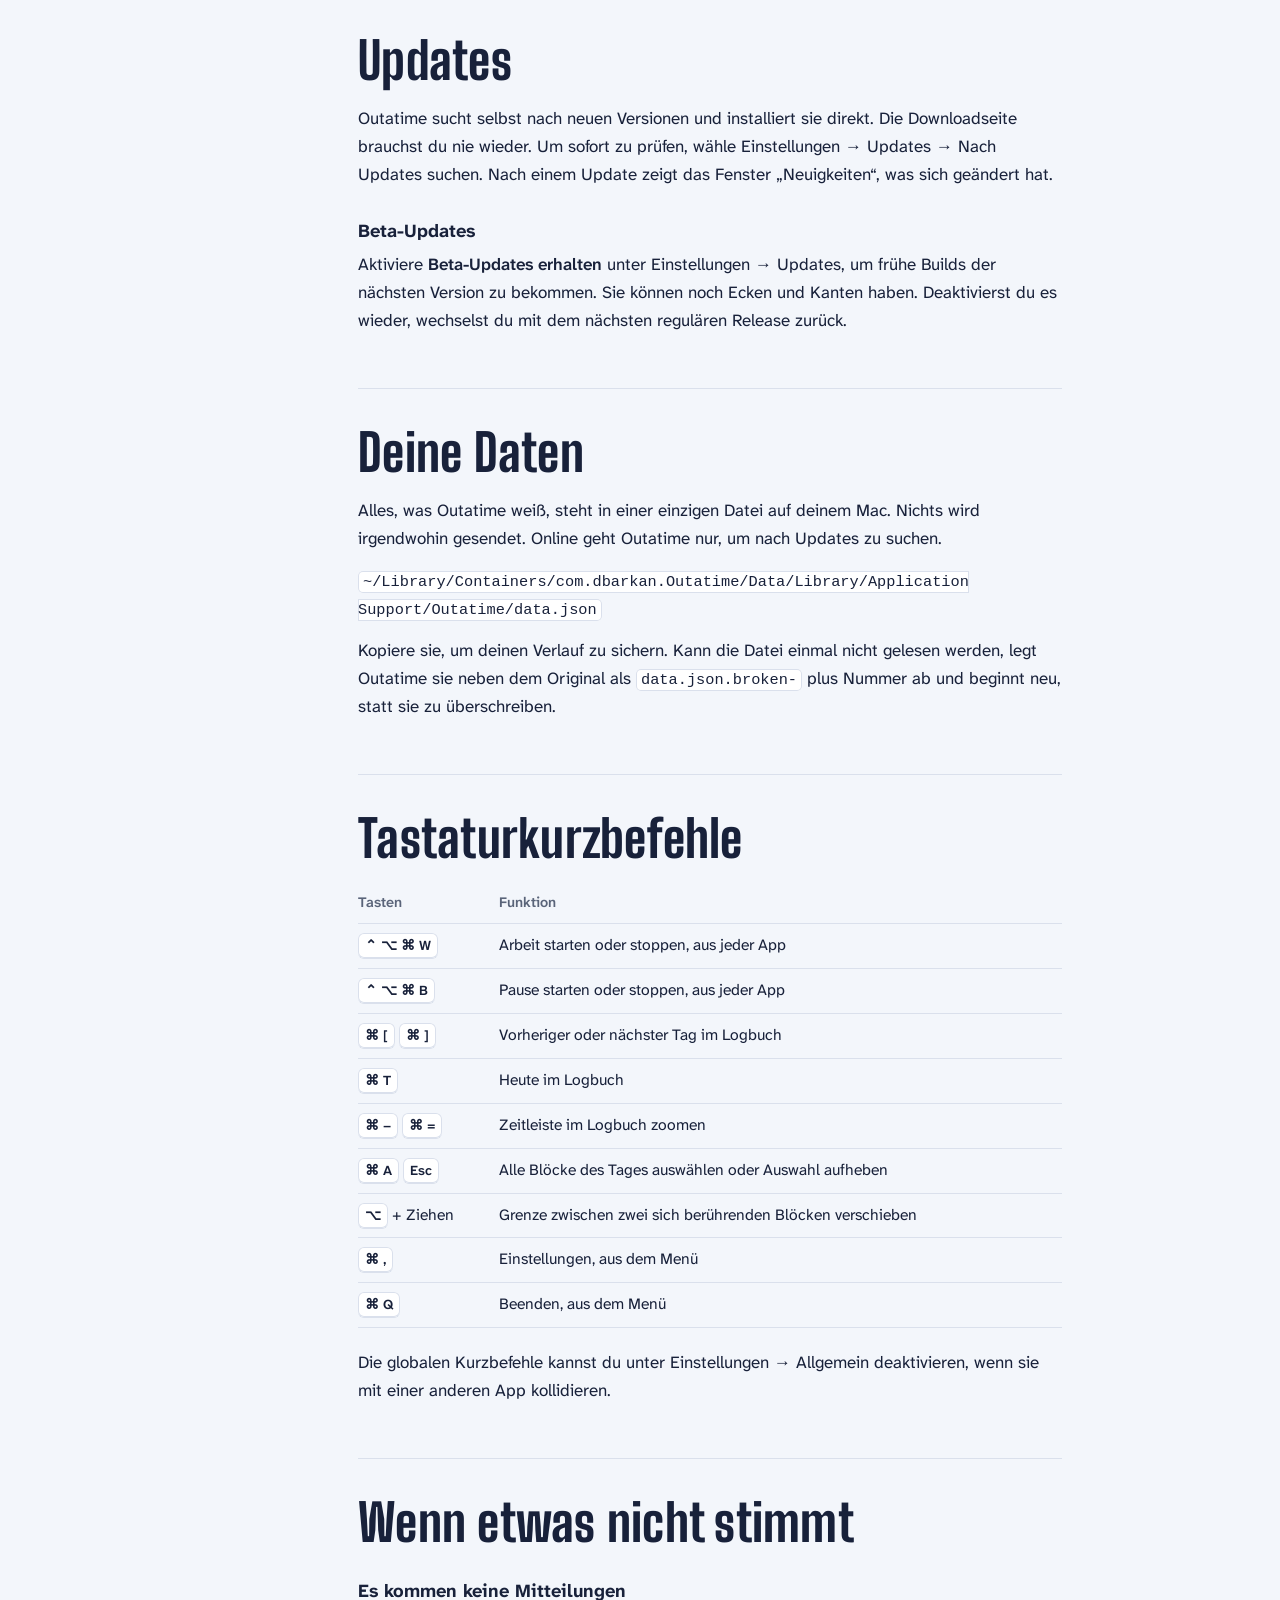
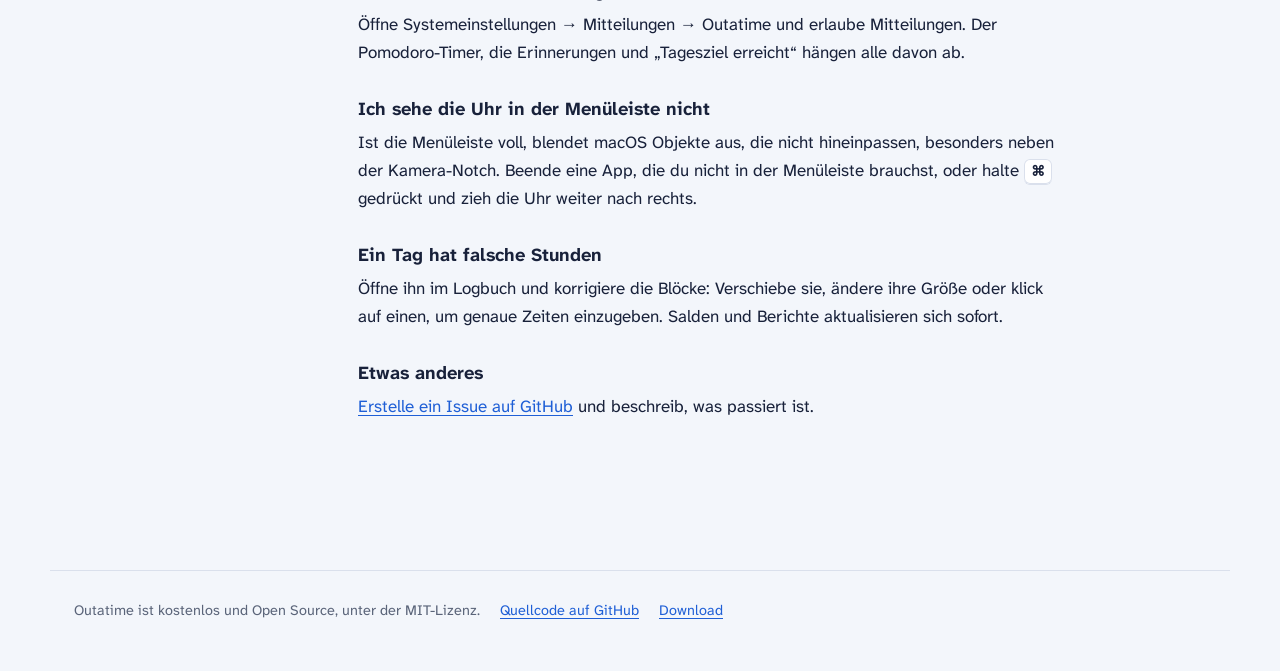
==== commit 4e2b5457: "Manual and READMEs: Hours Bank, Log, four tiles Co-Authored-By: Claude Opus 5.5 <noreply@anthropic.c" ====
--- a/docs/manual/de/index.html
+++ b/docs/manual/de/index.html
@@ -74,8 +74,6 @@
               <div class="tile" style="--c:var(--break)"><i></i>Pause</div>
               <div class="tile" style="--c:var(--lunch)"><i></i>Mittag</div>
               <div class="tile" style="--c:var(--extra)"><i></i>Extra</div>
-              <div class="tile" style="--c:var(--travel)"><i></i>Fahrt</div>
-              <div class="tile" style="--c:var(--ooo)"><i></i>Abwesend</div>
             </div>
             <span class="pin" data-n="5" style="left:-11px;bottom:62px"></span>
             <div class="totals">
@@ -84,20 +82,20 @@
               <span>Dieser Monat</span><b>36h 52m</b><span class="plus">+0h 52m</span>
             </div>
             <span class="pin" data-n="6" style="left:-11px;bottom:6px"></span>
-            <div class="foot"><span>Logbuch</span><span>Exportieren</span><span>•••</span></div>
+            <div class="foot"><span>Logbuch</span><span>Exportieren</span><span>Eintragen</span><span>•••</span></div>
           </div>
         </div>
         <ol class="callouts">
           <li>Was läuft, für welchen Kunden und wie lange schon.</li>
           <li>Eine Notiz zum laufenden Block, etwa ein Ticket oder eine Aufgabe.</li>
           <li>Der Kunde, für den neue Arbeit erfasst wird. Erscheint, sobald du Kunden hinzufügst.</li>
-          <li>Die sechs Aktivitäten. Die laufende ist ausgefüllt.</li>
+          <li>Die vier Aktivitäten. Die laufende ist ausgefüllt.</li>
           <li>Heute, diese Woche und dieser Monat im Vergleich zu deinem Ziel.</li>
-          <li>Das Logbuch, Exporte und das Menü mit Einstellungen und Beenden.</li>
+          <li>Das Logbuch, Exporte, Eintragen und das Menü mit Einstellungen und Beenden.</li>
         </ol>
       </figure>
 
-      <h3>Die sechs Aktivitäten</h3>
+      <h3>Die vier Aktivitäten</h3>
       <table>
         <thead><tr><th>Aktivität</th><th>Wofür</th><th>Zählt zum Ziel</th></tr></thead>
         <tbody>
@@ -105,10 +103,9 @@
           <tr><td><span class="swatch" style="--c:var(--break)"></span>Pause</td><td>Kaffee, ein Spaziergang, eine kurze Unterbrechung.</td><td>Standardmäßig</td></tr>
           <tr><td><span class="swatch" style="--c:var(--lunch)"></span>Mittag</td><td>Deine Mittagspause.</td><td>Wenn du es aktivierst</td></tr>
           <tr><td><span class="swatch" style="--c:var(--extra)"></span>Extra</td><td>Zeit über dein Tagesziel hinaus sowie Arbeit an Wochenenden und freien Tagen.</td><td>Immer</td></tr>
-          <tr><td><span class="swatch" style="--c:var(--travel)"></span>Fahrt</td><td>Der Weg zu einem Kunden oder Einsatzort.</td><td>Standardmäßig</td></tr>
-          <tr><td><span class="swatch" style="--c:var(--ooo)"></span>Abwesend</td><td>Termine und Besorgungen während des Tages.</td><td>Standardmäßig</td></tr>
-        </tbody>
-      </table>
+        </tbody>
+      </table>
+      <div class="note"><p>Fahrt (der Weg zu einem Kunden oder Einsatzort) und Abwesend (Termine und Besorgungen) trägst du über <strong>Eintragen</strong> im Menü oder im Stundenkonto des Logbuchs ein, einen Tag oder mehrere Tage am Stück. Beide zählen standardmäßig zum Ziel.</p></div>
       <p>Was zählt, legst du unter Einstellungen → Ziel fest. Arbeit und Extra zählen immer.</p>
 
       <h3>Notizen</h3>
@@ -133,11 +130,20 @@
       <h2>Dein Tagesziel</h2>
       <p>Wie viele Stunden du pro Tag arbeiten willst, legst du unter Einstellungen → Ziel fest. Outatime vergleicht deine Zeit überall damit: im Menü, im Logbuch und in Berichten. Eine grüne Zahl ist Vorsprung, eine rote Rückstand.</p>
       <ul>
-        <li><strong>Wochenenden und freie Tage haben kein Soll.</strong> Markiere einen freien Tag mit der Schirmtaste in der Symbolleiste des Logbuchs.</li>
+        <li><strong>Wochenenden und freie Tage haben kein Soll.</strong> Feiertage und Freizeit kommen ins <strong>Stundenkonto</strong> (Symbolleiste des Logbuchs, oder klick im Menü auf die Zeile des Kontos).</li>
         <li><strong>Heute erscheint nie rot als Rückstand.</strong> Der Tag ist ja noch nicht vorbei.</li>
         <li><strong>Das Stundenkonto</strong> summiert den Saldo jedes Tages seit einem Datum deiner Wahl. Praktisch, wenn deine Stunden pro Quartal oder Jahr abgerechnet werden.</li>
       </ul>
       <p>Unter den Salden zeigt das Menü, was vom Ziel dieser Woche noch fehlt (dein Tagesziel mal die Arbeitstage der Woche) und wie viel du noch ansparen musst, bis du dir einen freien Tag nehmen kannst. Für Durchschnittswerte, deine übliche Anfangs- und Endzeit und die Zahlen dieses Monats klickst du in der Symbolleiste des Logbuchs auf <strong>Statistik</strong>.</p>
+      <h3>Das Stundenkonto</h3>
+      <p>Das Konto summiert den Saldo jedes Tages. Öffne <strong>Stundenkonto</strong> in der Symbolleiste des Logbuchs, um es zu sehen und einzutragen, was es verändert:</p>
+      <ul>
+        <li><strong>Freizeit</strong> — ein Zeitraum oder ein einzelner Tag mit einer Stundenzahl. Jeder Arbeitstag kostet dein Tagesziel (oder diese Stunden) und wird beim Sichern sofort vom Konto abgezogen, auch wenn er erst im nächsten Monat liegt. Wochenenden und Feiertage im Zeitraum kosten nichts.</li>
+        <li><strong>Feiertag</strong> — Tage, die nichts schulden und das Konto unberührt lassen.</li>
+        <li><strong>Übertragene Stunden</strong> — Überstunden aus der Zeit vor Outatime, oder ein negativer Wert für ausbezahlte Stunden.</li>
+        <li><strong>Fahrt</strong> und <strong>Abwesend</strong> — Blöcke an jedem Arbeitstag eines Zeitraums, nach dem letzten Block des Tages oder zu deiner üblichen Startzeit.</li>
+      </ul>
+      <p>Klick auf eine Zeile, um sie zu ändern. Ein freier Tag erscheint im Logbuch ausgeglichen, nicht als Rückstand; die Stunden kommen vom Konto.</p>
       <h3>Extra nach dem Ziel</h3>
       <p>Sobald deine Stunden heute das Ziel erreichen, wechselt ein laufender Arbeitsblock von selbst zu Extra, geteilt genau in der Minute, in der du es erreicht hast, und du bekommst eine Mitteilung. An Wochenenden und freien Tagen ist jede Arbeit Extra. Wenn du lieber selbst wechselst, deaktiviere das unter Einstellungen → Ziel.</p>
     </section>
@@ -200,14 +206,14 @@
       <table>
         <thead><tr><th>Export</th><th>Inhalt</th></tr></thead>
         <tbody>
-          <tr><td>Monatsbericht</td><td>Eine Excel-Mappe: eine Übersicht mit einer Zeile pro Tag und seinem Saldo, Stunden pro Kunde und jeder Block.</td></tr>
+          <tr><td>Monatsbericht</td><td>Eine Excel-Mappe: eine Übersicht mit einer Zeile pro Tag, seiner Freizeit und seinem Saldo, Stunden pro Kunde und jeder Block.</td></tr>
           <tr><td>Kundenbericht</td><td>Der Monat eines Kunden zur Abrechnung: seine Stunden pro Tag und die Blöcke dahinter, ohne Ziele oder Salden.</td></tr>
-          <tr><td>Gesamtmappe</td><td>Alles seit deinem Start, mit einer Übersicht von Stunden, Saldo und Aktivität nach Monat.</td></tr>
+          <tr><td>Gesamtmappe</td><td>Alles seit deinem Start, mit einer Übersicht von Stunden, Saldo und Aktivität nach Monat und einem Blatt „Hours Bank“ mit Freizeit und übertragenen Stunden.</td></tr>
           <tr><td>Tagesübersicht</td><td>Eine CSV mit einer Zeile pro Tag, für Numbers, Notion oder anderes.</td></tr>
           <tr><td>Einträge</td><td>Eine CSV mit jedem Block des Monats.</td></tr>
         </tbody>
       </table>
-      <div class="note"><p>Die Zeilen des Monatsberichts lassen sich unter die Tabellen der Gesamtmappe einfügen, und ihre Übersicht übernimmt sie. Wurde deine Gesamtmappe vor Version 1.2 erstellt, exportiere zuerst eine neue: Blöcke haben jetzt eine Spalte „Kunde“.</p></div>
+      <div class="note"><p>Die Zeilen des Monatsberichts lassen sich unter die Tabellen der Gesamtmappe einfügen, und ihre Übersicht übernimmt sie. Wurde deine Gesamtmappe vor Version 1.3 erstellt, exportiere zuerst eine neue: Tage haben jetzt eine Spalte für Freizeit, Blöcke eine Spalte „Kunde“.</p></div>
     </section>
 
     <section id="settings">
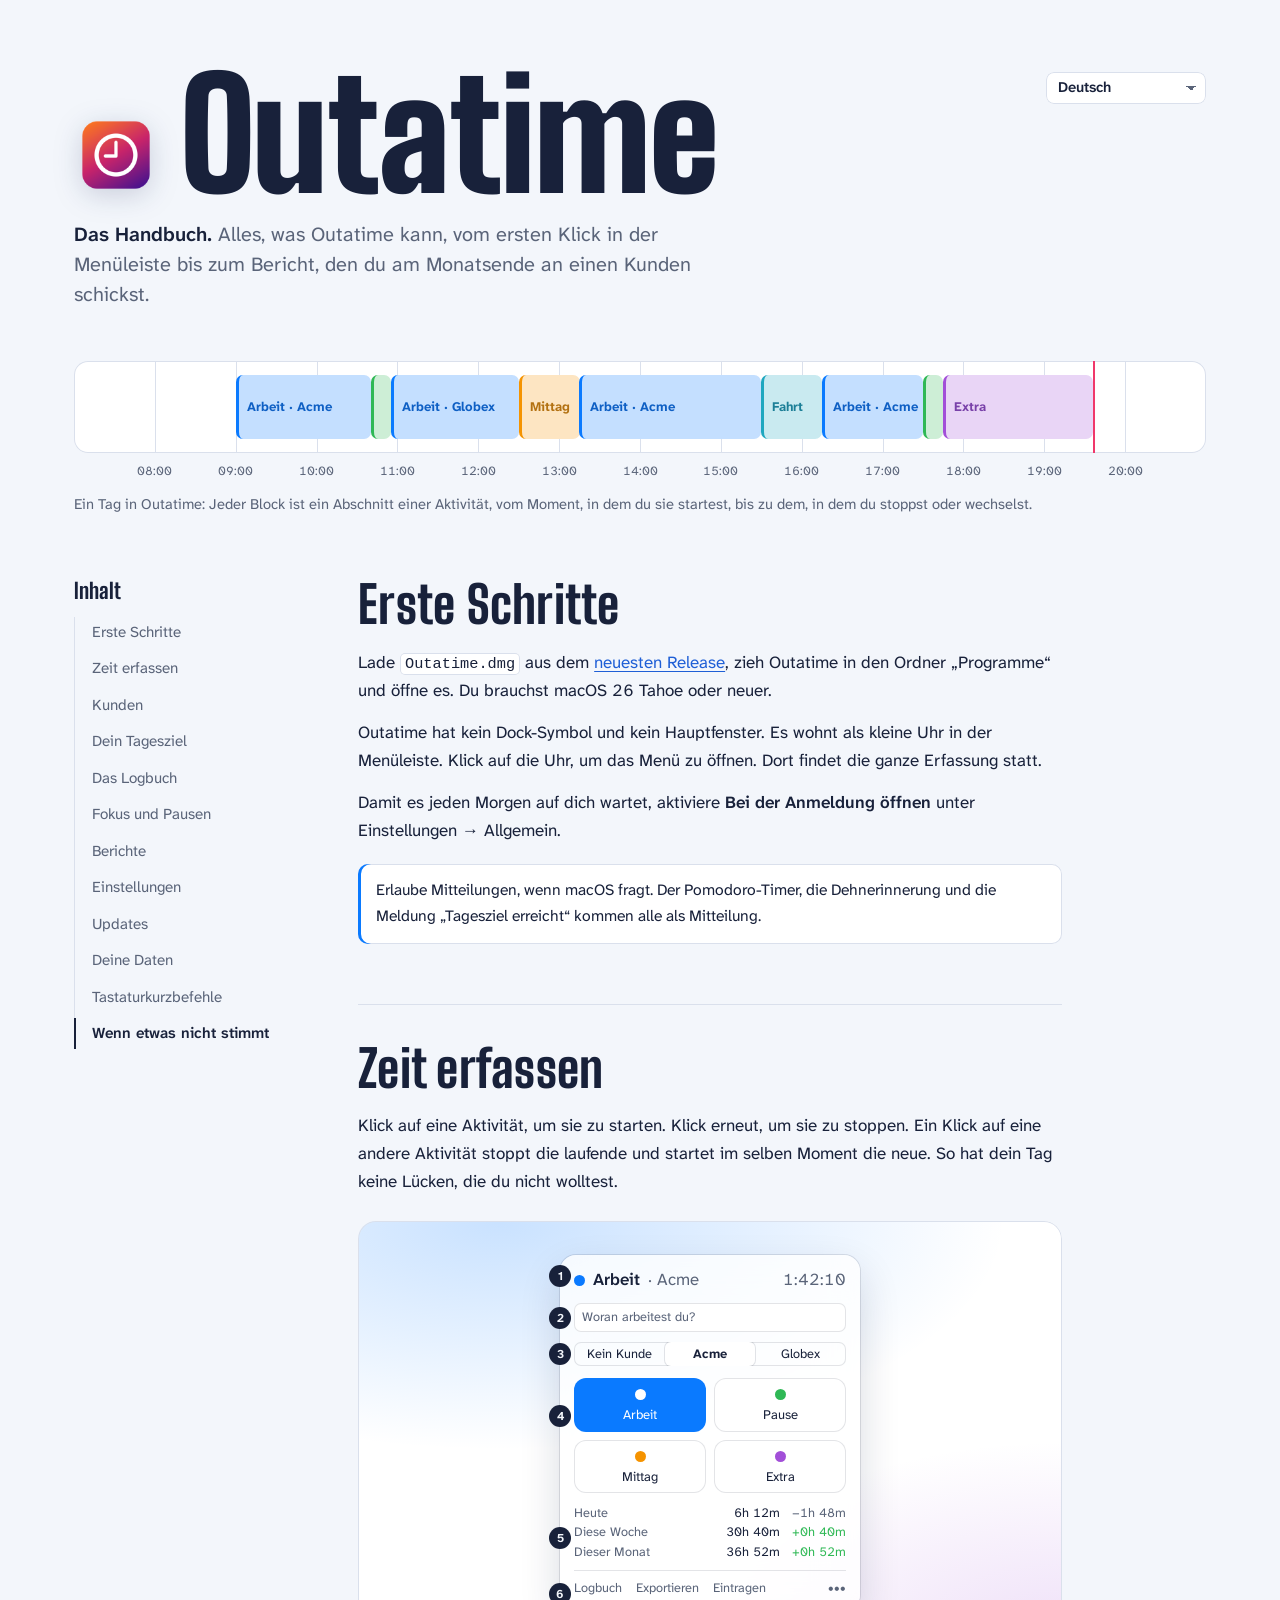
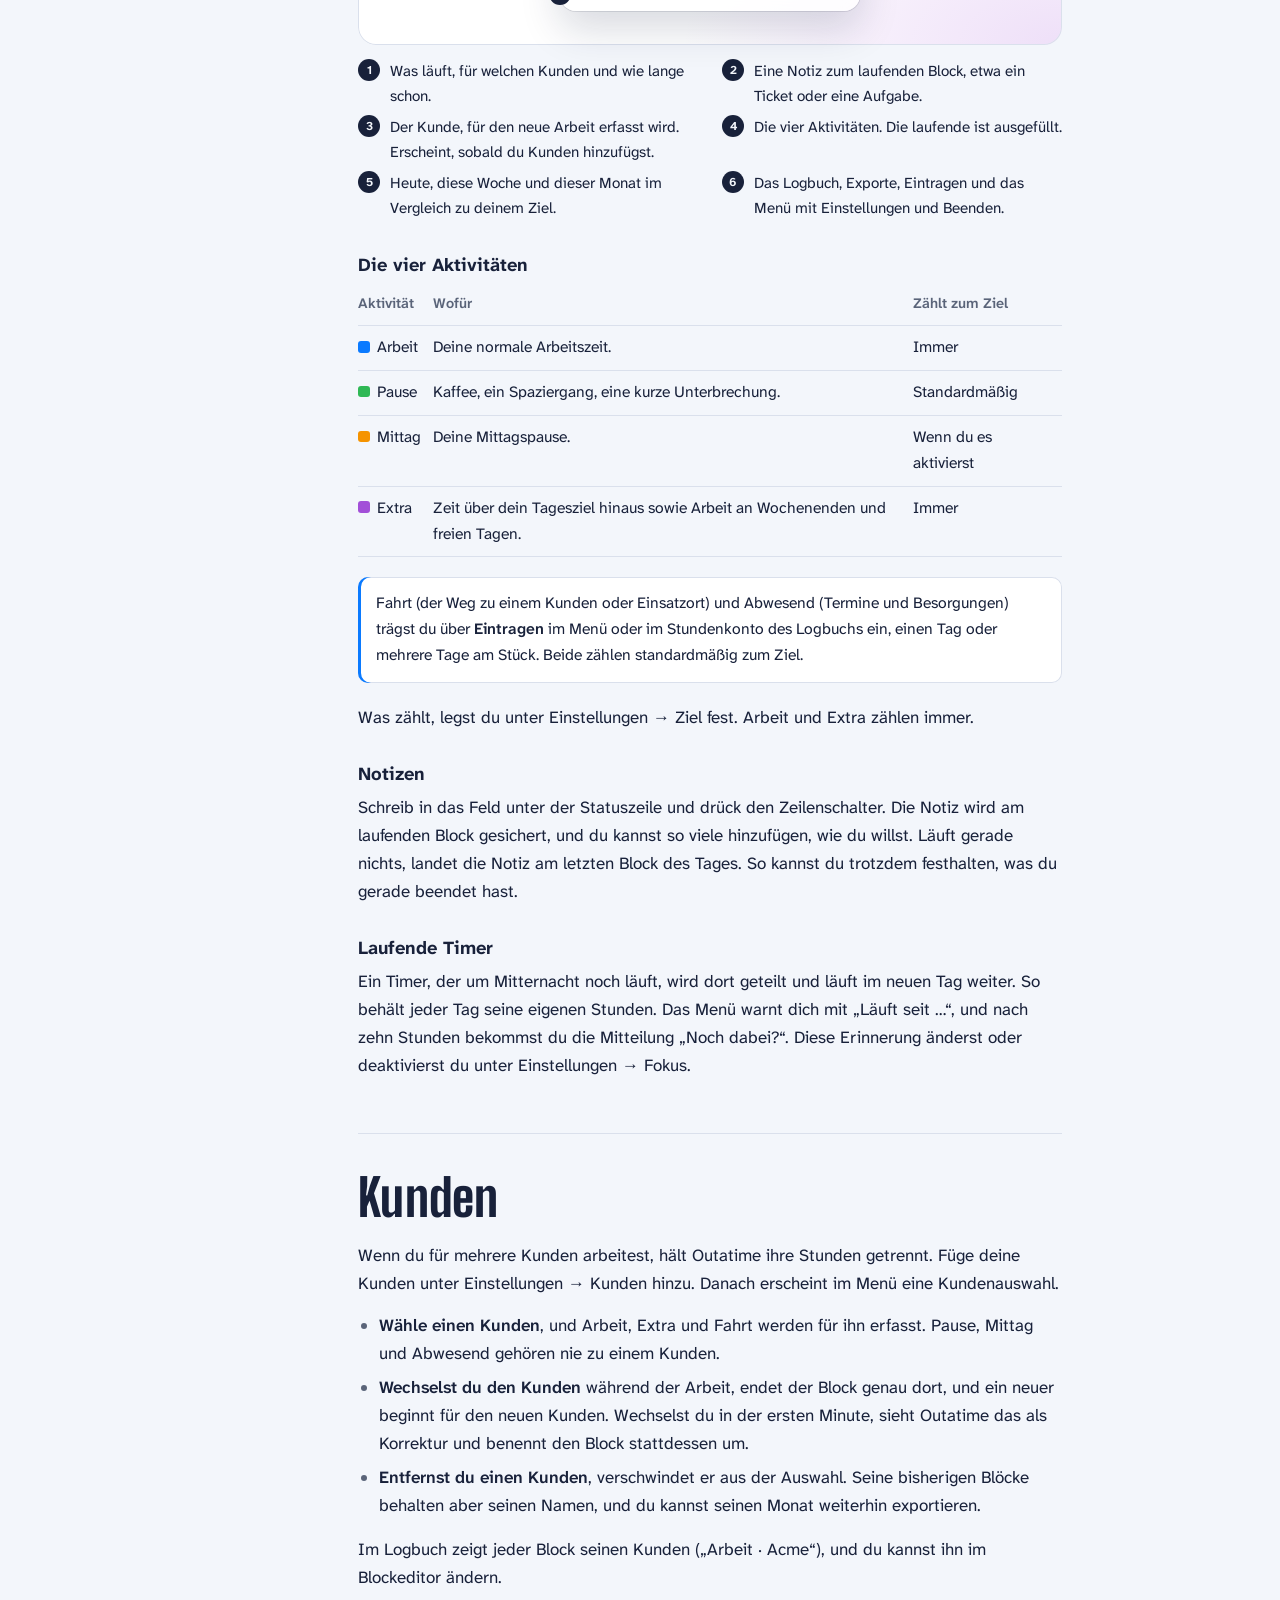
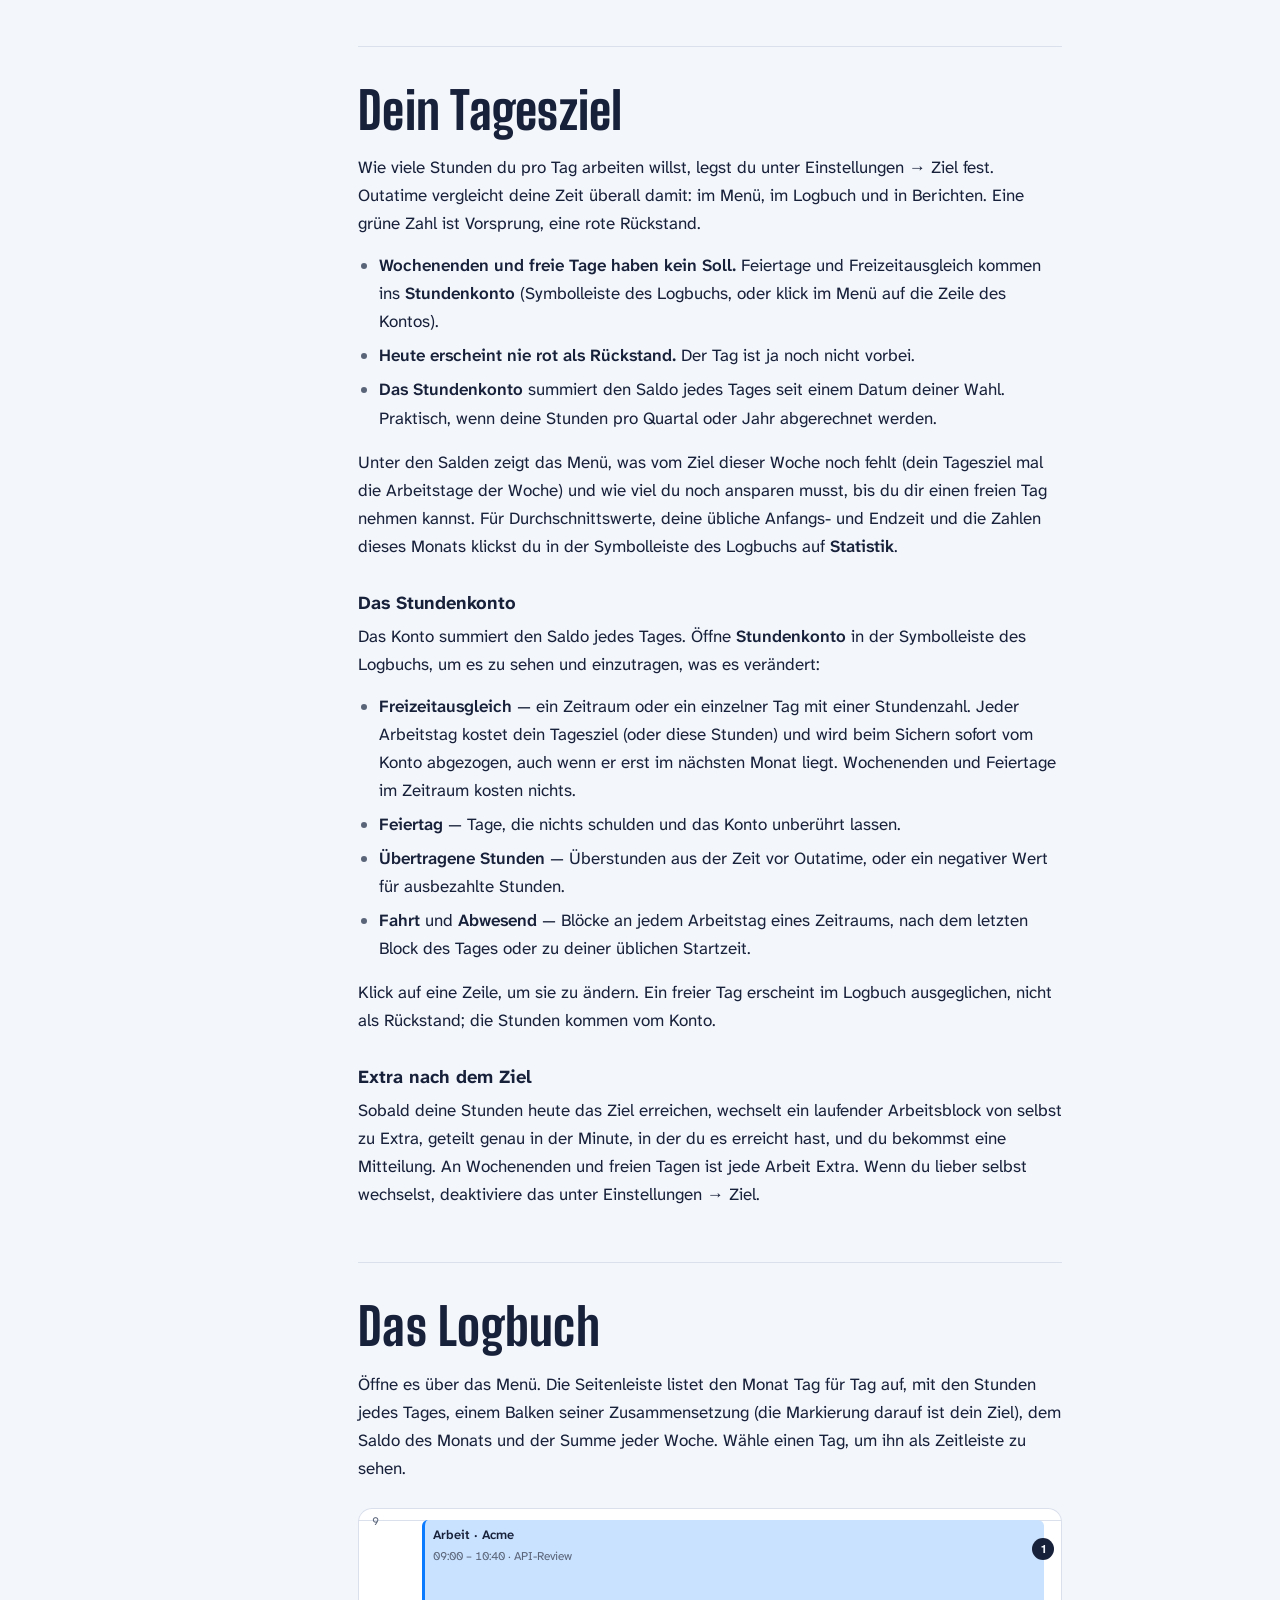
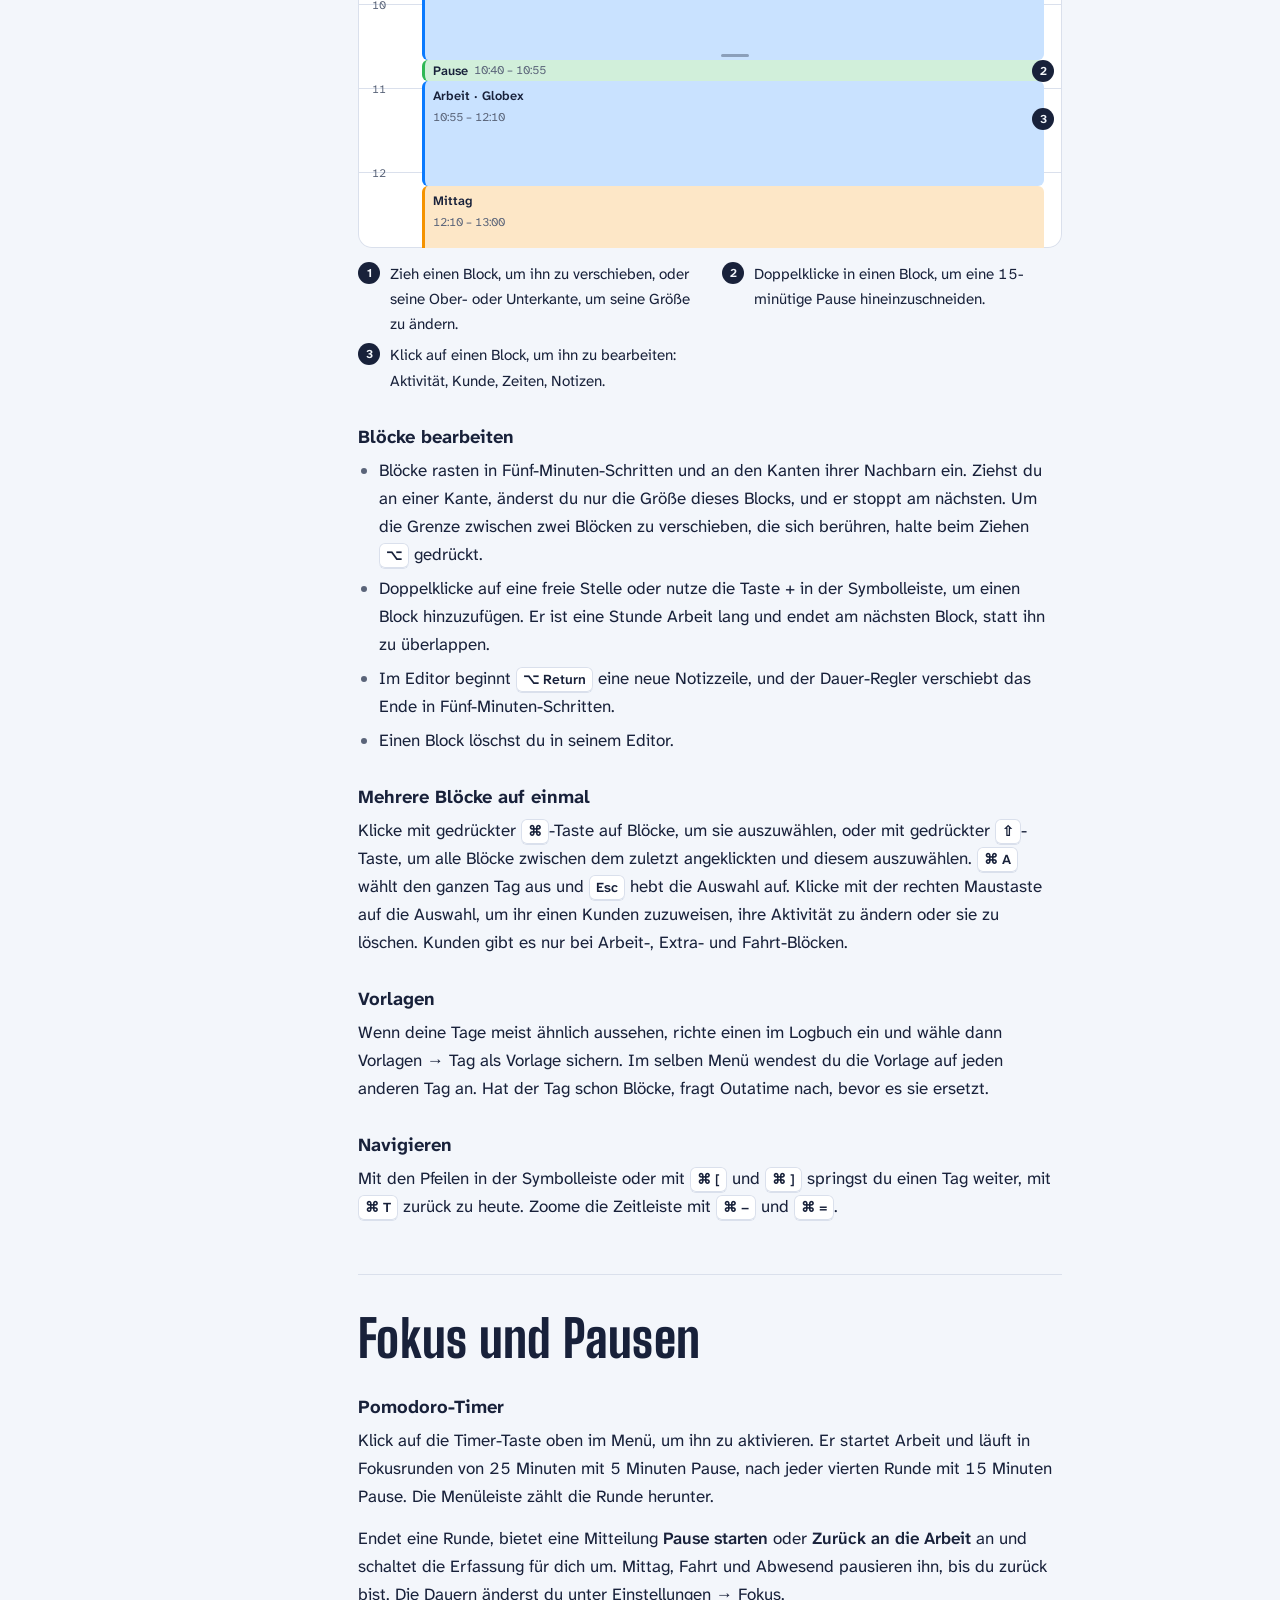
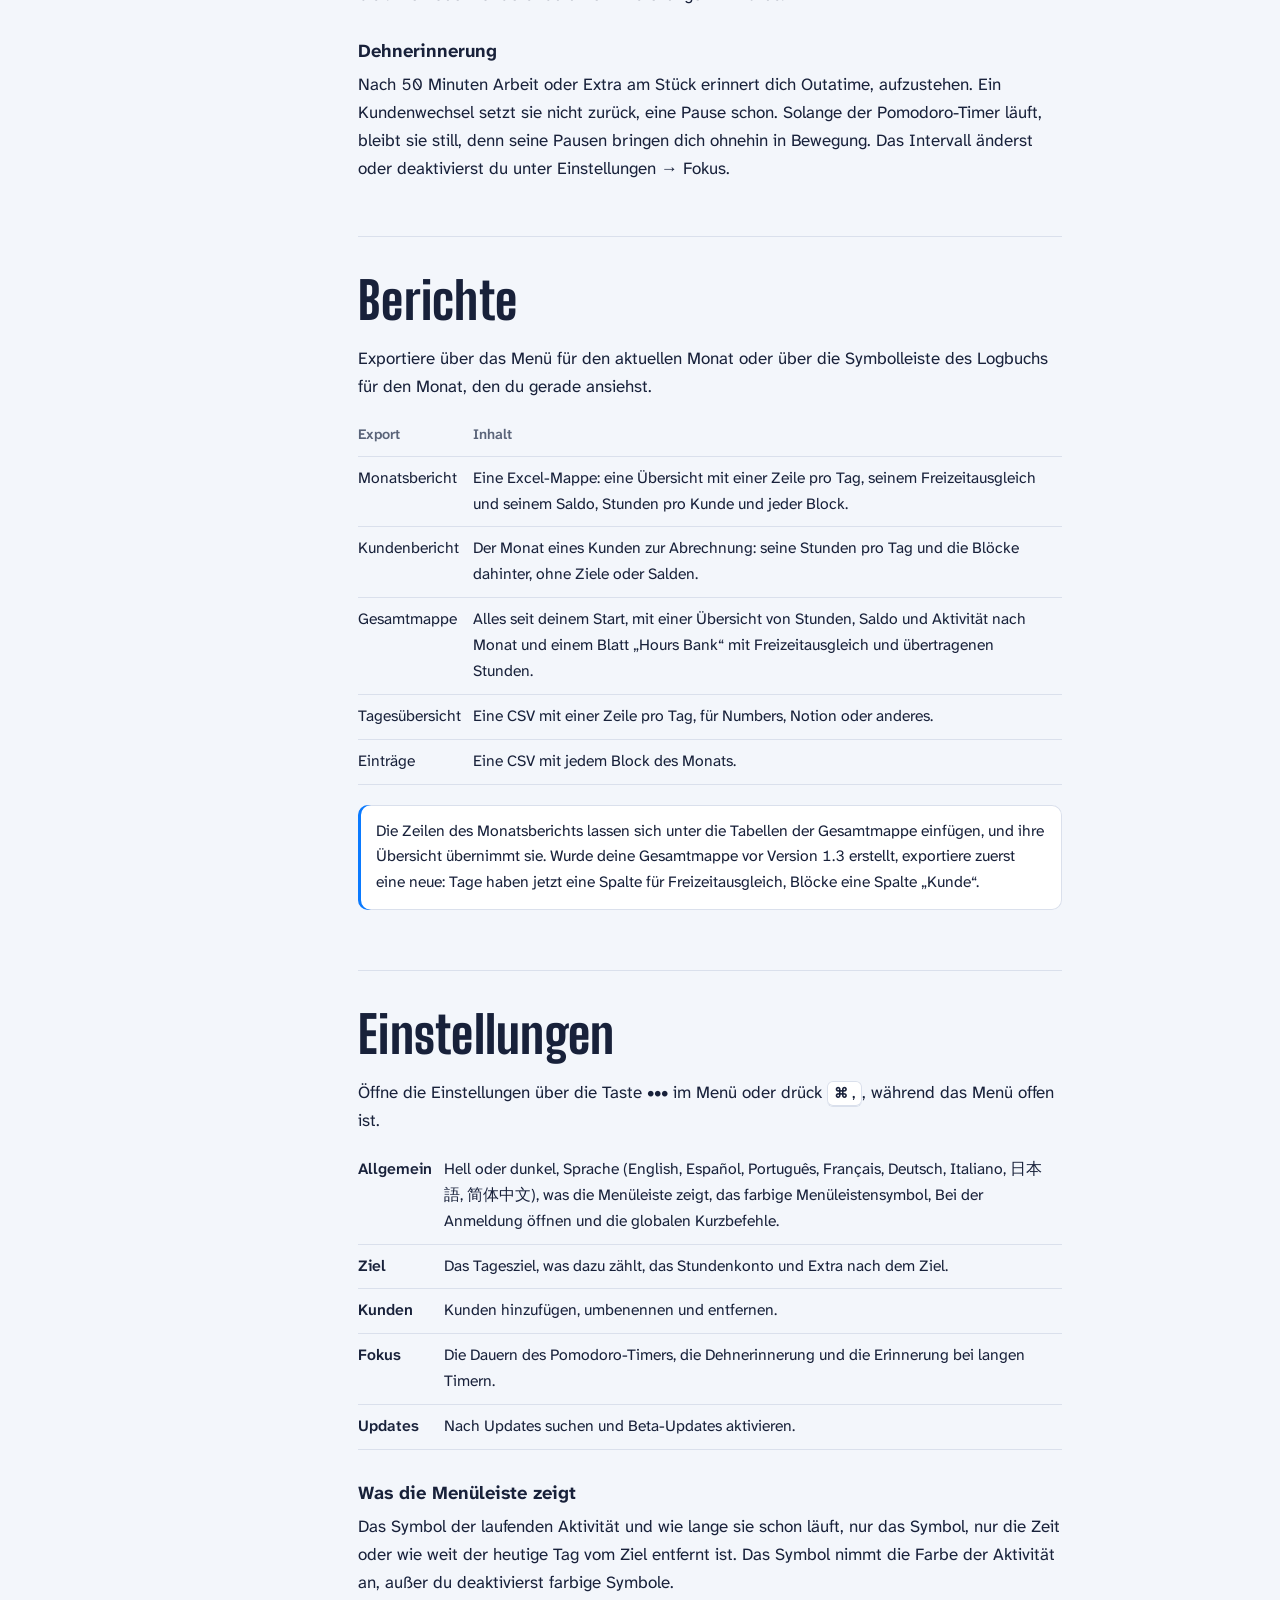
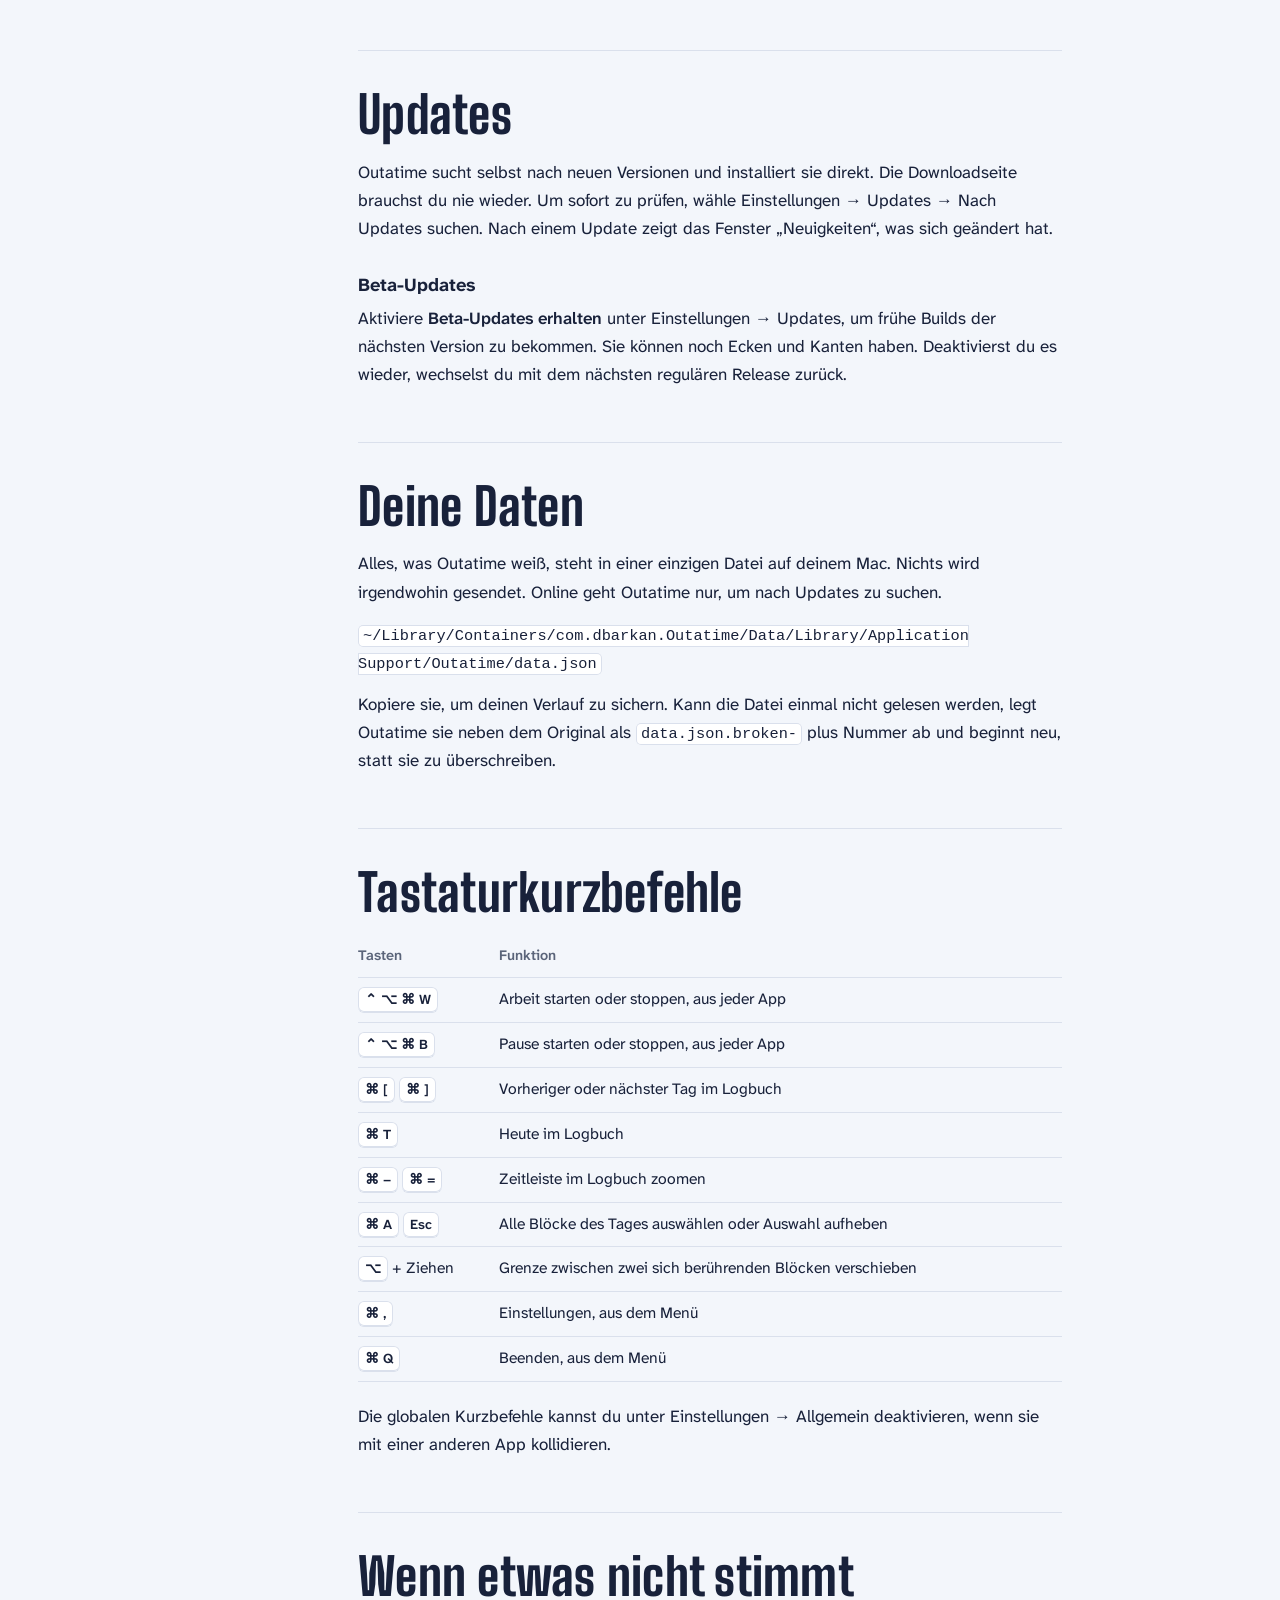
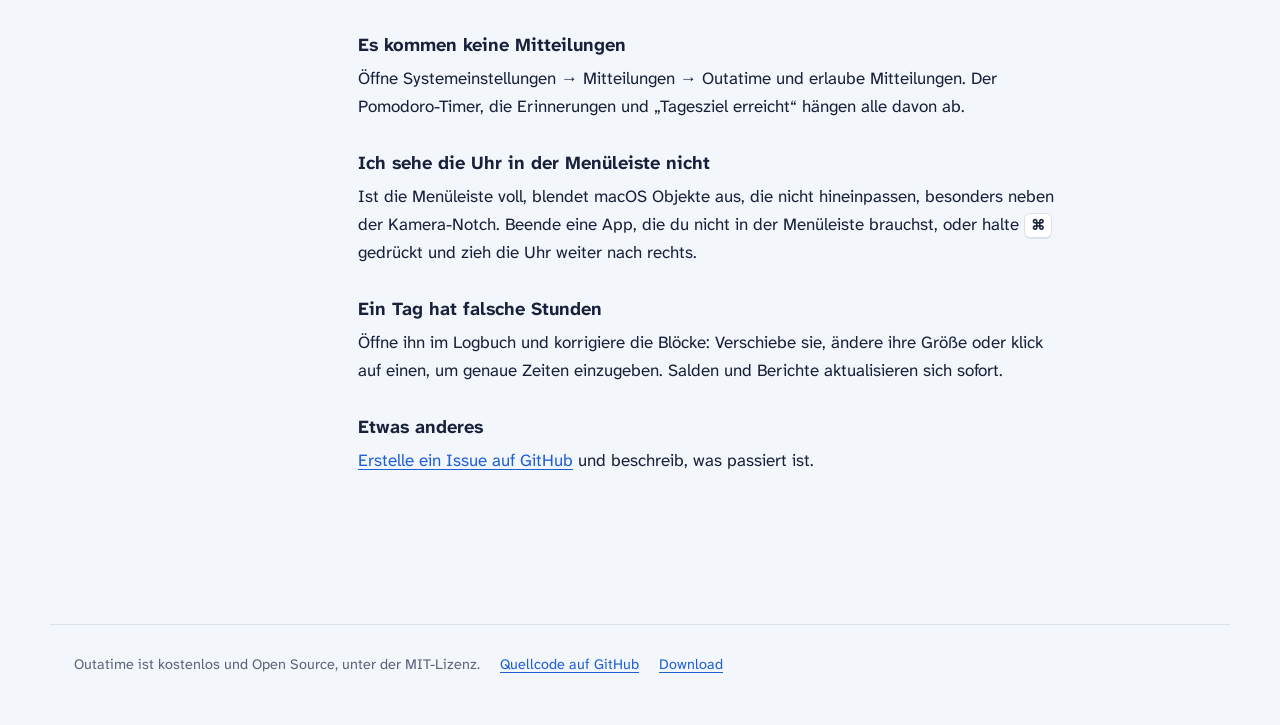
==== commit 83fd339f: "Hours Bank review fixes: day keys read as Gregorian; Log form hours read as typed, To never before F" ====
--- a/docs/manual/de/index.html
+++ b/docs/manual/de/index.html
@@ -130,7 +130,7 @@
       <h2>Dein Tagesziel</h2>
       <p>Wie viele Stunden du pro Tag arbeiten willst, legst du unter Einstellungen → Ziel fest. Outatime vergleicht deine Zeit überall damit: im Menü, im Logbuch und in Berichten. Eine grüne Zahl ist Vorsprung, eine rote Rückstand.</p>
       <ul>
-        <li><strong>Wochenenden und freie Tage haben kein Soll.</strong> Feiertage und Freizeit kommen ins <strong>Stundenkonto</strong> (Symbolleiste des Logbuchs, oder klick im Menü auf die Zeile des Kontos).</li>
+        <li><strong>Wochenenden und freie Tage haben kein Soll.</strong> Feiertage und Freizeitausgleich kommen ins <strong>Stundenkonto</strong> (Symbolleiste des Logbuchs, oder klick im Menü auf die Zeile des Kontos).</li>
         <li><strong>Heute erscheint nie rot als Rückstand.</strong> Der Tag ist ja noch nicht vorbei.</li>
         <li><strong>Das Stundenkonto</strong> summiert den Saldo jedes Tages seit einem Datum deiner Wahl. Praktisch, wenn deine Stunden pro Quartal oder Jahr abgerechnet werden.</li>
       </ul>
@@ -138,7 +138,7 @@
       <h3>Das Stundenkonto</h3>
       <p>Das Konto summiert den Saldo jedes Tages. Öffne <strong>Stundenkonto</strong> in der Symbolleiste des Logbuchs, um es zu sehen und einzutragen, was es verändert:</p>
       <ul>
-        <li><strong>Freizeit</strong> — ein Zeitraum oder ein einzelner Tag mit einer Stundenzahl. Jeder Arbeitstag kostet dein Tagesziel (oder diese Stunden) und wird beim Sichern sofort vom Konto abgezogen, auch wenn er erst im nächsten Monat liegt. Wochenenden und Feiertage im Zeitraum kosten nichts.</li>
+        <li><strong>Freizeitausgleich</strong> — ein Zeitraum oder ein einzelner Tag mit einer Stundenzahl. Jeder Arbeitstag kostet dein Tagesziel (oder diese Stunden) und wird beim Sichern sofort vom Konto abgezogen, auch wenn er erst im nächsten Monat liegt. Wochenenden und Feiertage im Zeitraum kosten nichts.</li>
         <li><strong>Feiertag</strong> — Tage, die nichts schulden und das Konto unberührt lassen.</li>
         <li><strong>Übertragene Stunden</strong> — Überstunden aus der Zeit vor Outatime, oder ein negativer Wert für ausbezahlte Stunden.</li>
         <li><strong>Fahrt</strong> und <strong>Abwesend</strong> — Blöcke an jedem Arbeitstag eines Zeitraums, nach dem letzten Block des Tages oder zu deiner üblichen Startzeit.</li>
@@ -206,14 +206,14 @@
       <table>
         <thead><tr><th>Export</th><th>Inhalt</th></tr></thead>
         <tbody>
-          <tr><td>Monatsbericht</td><td>Eine Excel-Mappe: eine Übersicht mit einer Zeile pro Tag, seiner Freizeit und seinem Saldo, Stunden pro Kunde und jeder Block.</td></tr>
+          <tr><td>Monatsbericht</td><td>Eine Excel-Mappe: eine Übersicht mit einer Zeile pro Tag, seinem Freizeitausgleich und seinem Saldo, Stunden pro Kunde und jeder Block.</td></tr>
           <tr><td>Kundenbericht</td><td>Der Monat eines Kunden zur Abrechnung: seine Stunden pro Tag und die Blöcke dahinter, ohne Ziele oder Salden.</td></tr>
-          <tr><td>Gesamtmappe</td><td>Alles seit deinem Start, mit einer Übersicht von Stunden, Saldo und Aktivität nach Monat und einem Blatt „Hours Bank“ mit Freizeit und übertragenen Stunden.</td></tr>
+          <tr><td>Gesamtmappe</td><td>Alles seit deinem Start, mit einer Übersicht von Stunden, Saldo und Aktivität nach Monat und einem Blatt „Hours Bank“ mit Freizeitausgleich und übertragenen Stunden.</td></tr>
           <tr><td>Tagesübersicht</td><td>Eine CSV mit einer Zeile pro Tag, für Numbers, Notion oder anderes.</td></tr>
           <tr><td>Einträge</td><td>Eine CSV mit jedem Block des Monats.</td></tr>
         </tbody>
       </table>
-      <div class="note"><p>Die Zeilen des Monatsberichts lassen sich unter die Tabellen der Gesamtmappe einfügen, und ihre Übersicht übernimmt sie. Wurde deine Gesamtmappe vor Version 1.3 erstellt, exportiere zuerst eine neue: Tage haben jetzt eine Spalte für Freizeit, Blöcke eine Spalte „Kunde“.</p></div>
+      <div class="note"><p>Die Zeilen des Monatsberichts lassen sich unter die Tabellen der Gesamtmappe einfügen, und ihre Übersicht übernimmt sie. Wurde deine Gesamtmappe vor Version 1.3 erstellt, exportiere zuerst eine neue: Tage haben jetzt eine Spalte für Freizeitausgleich, Blöcke eine Spalte „Kunde“.</p></div>
     </section>
 
     <section id="settings">
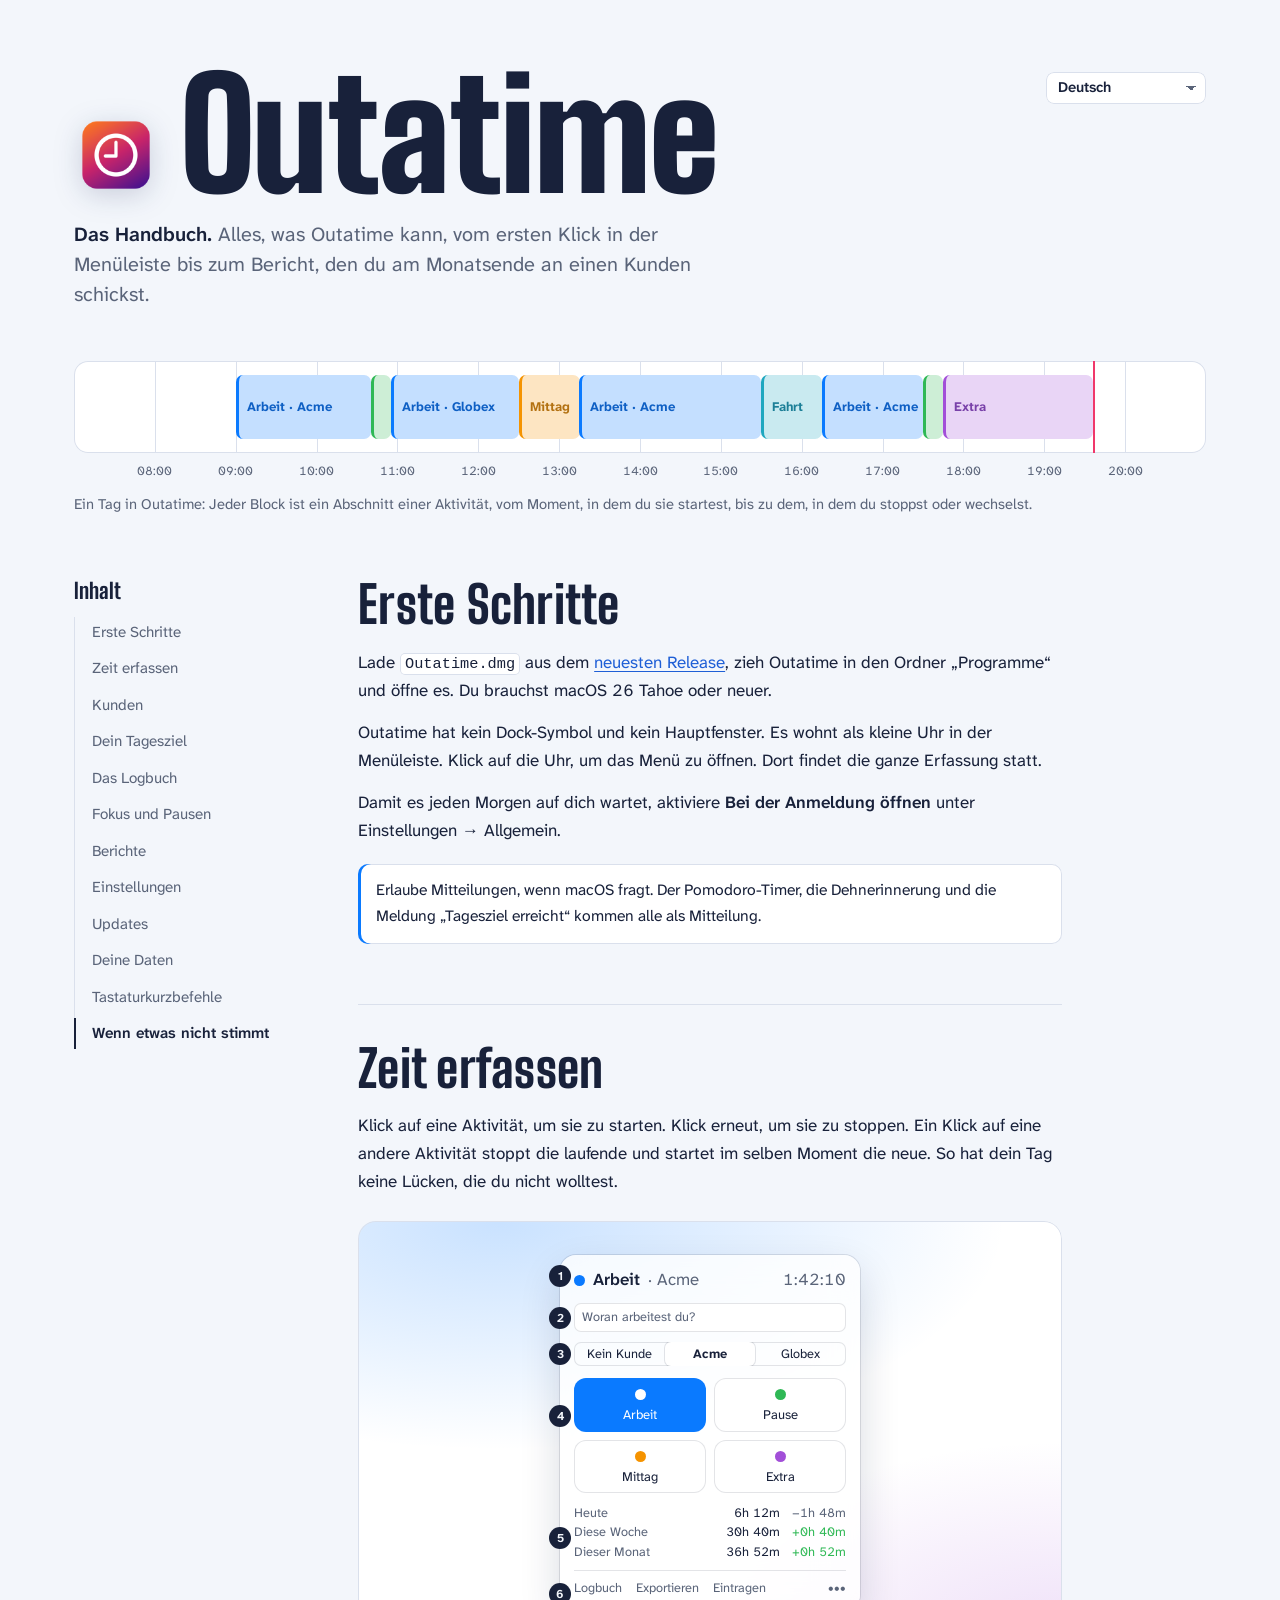
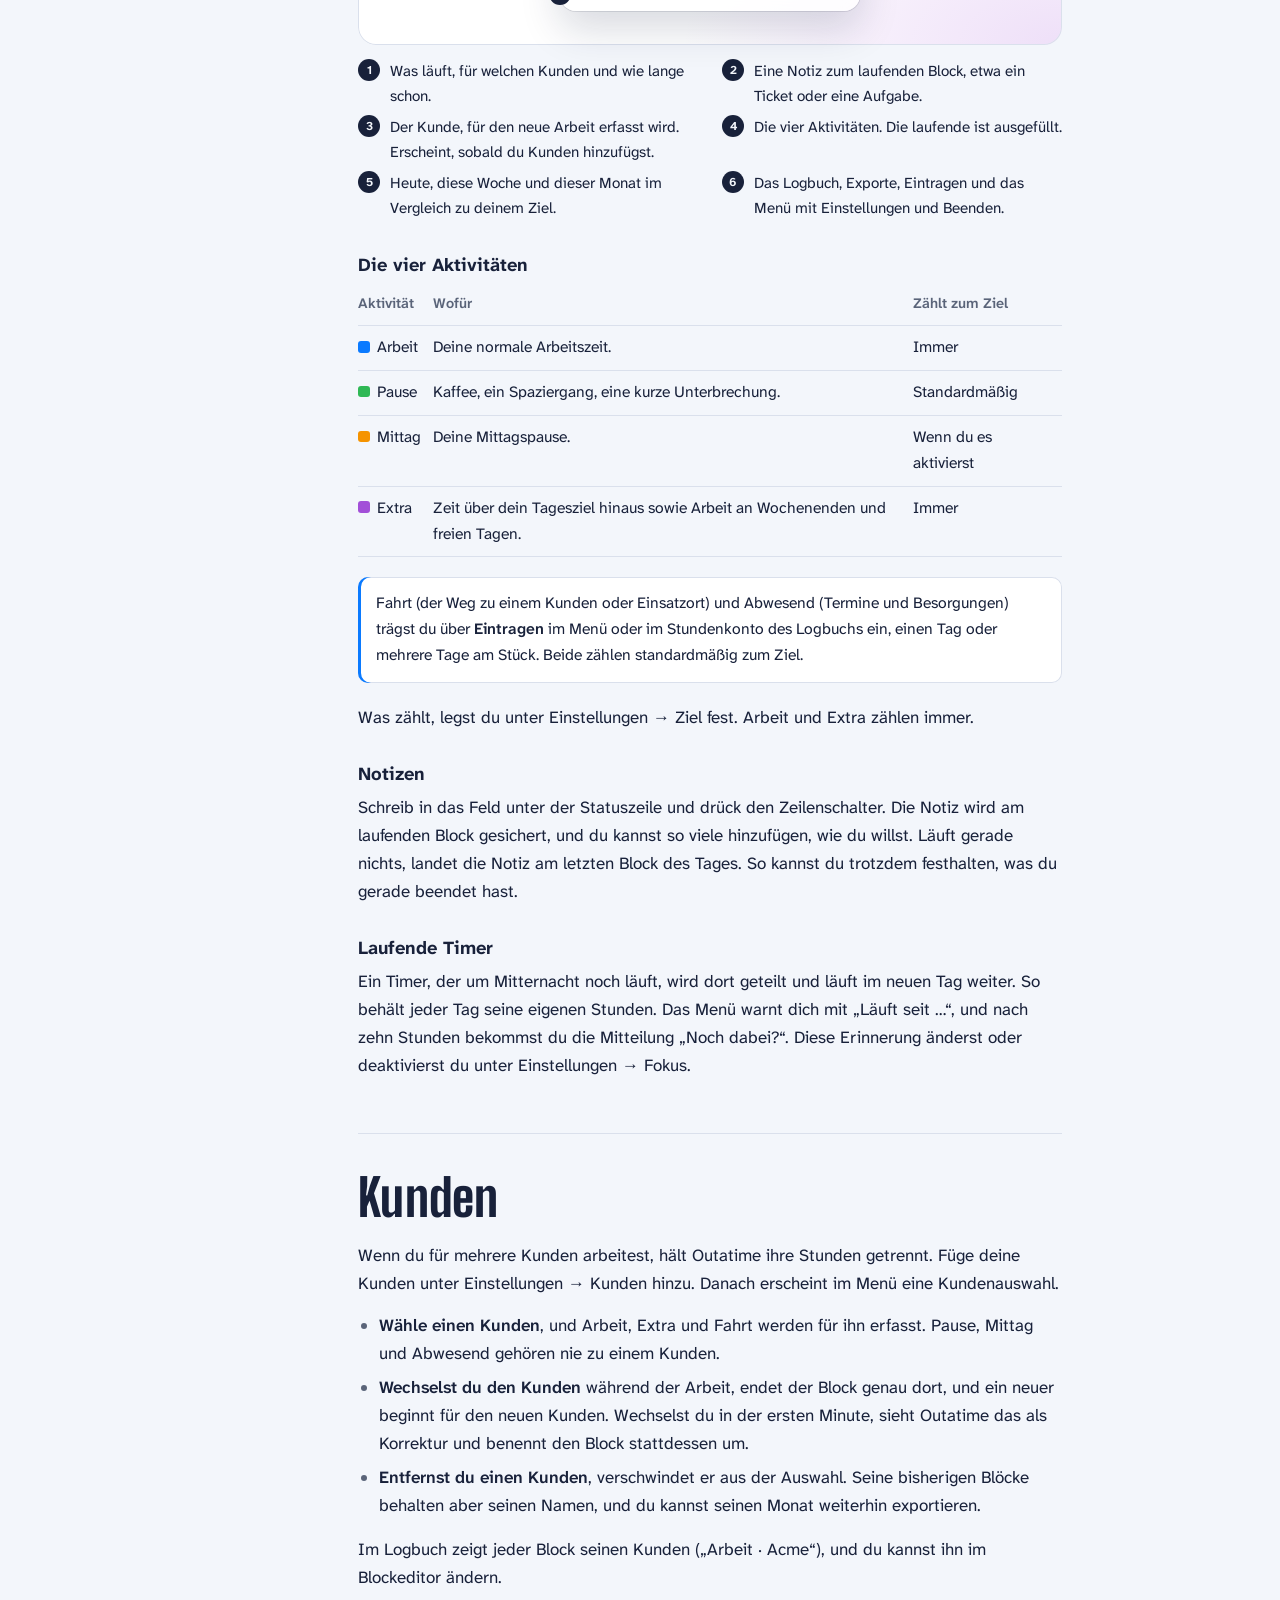
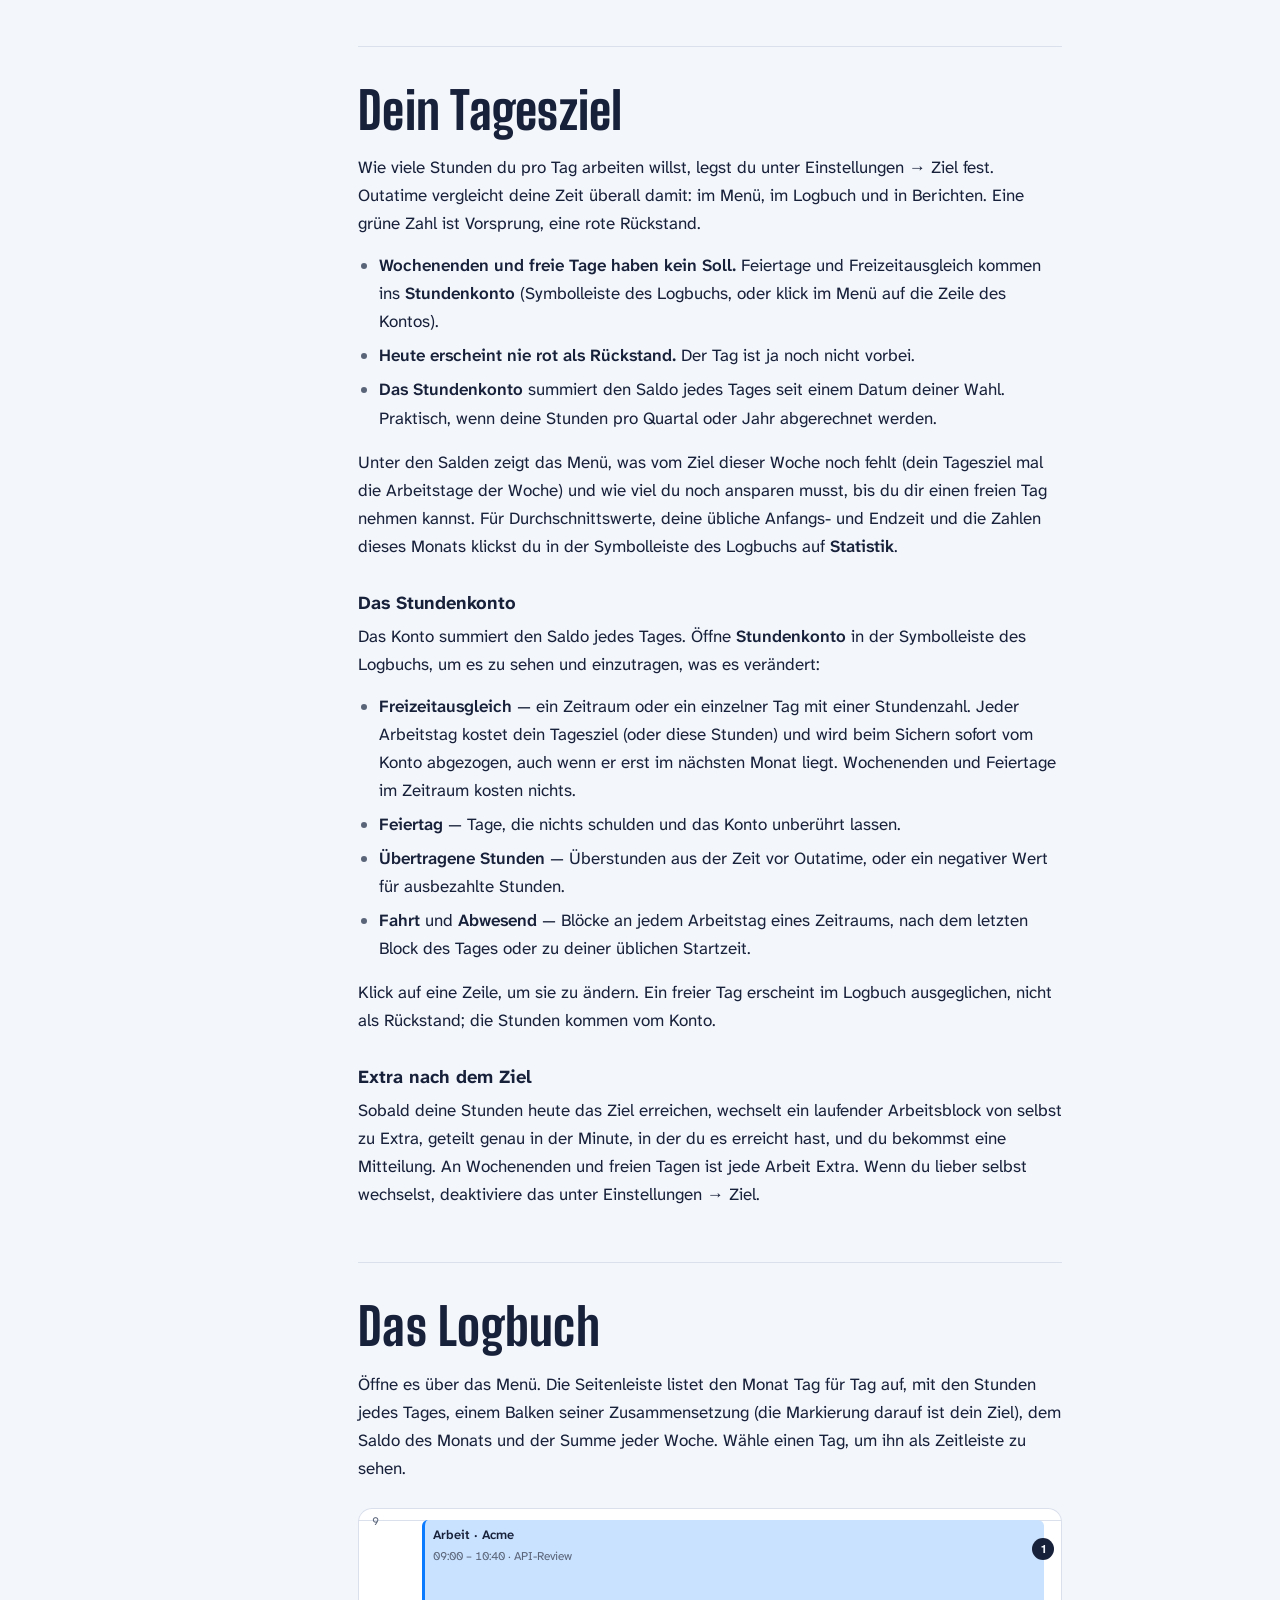
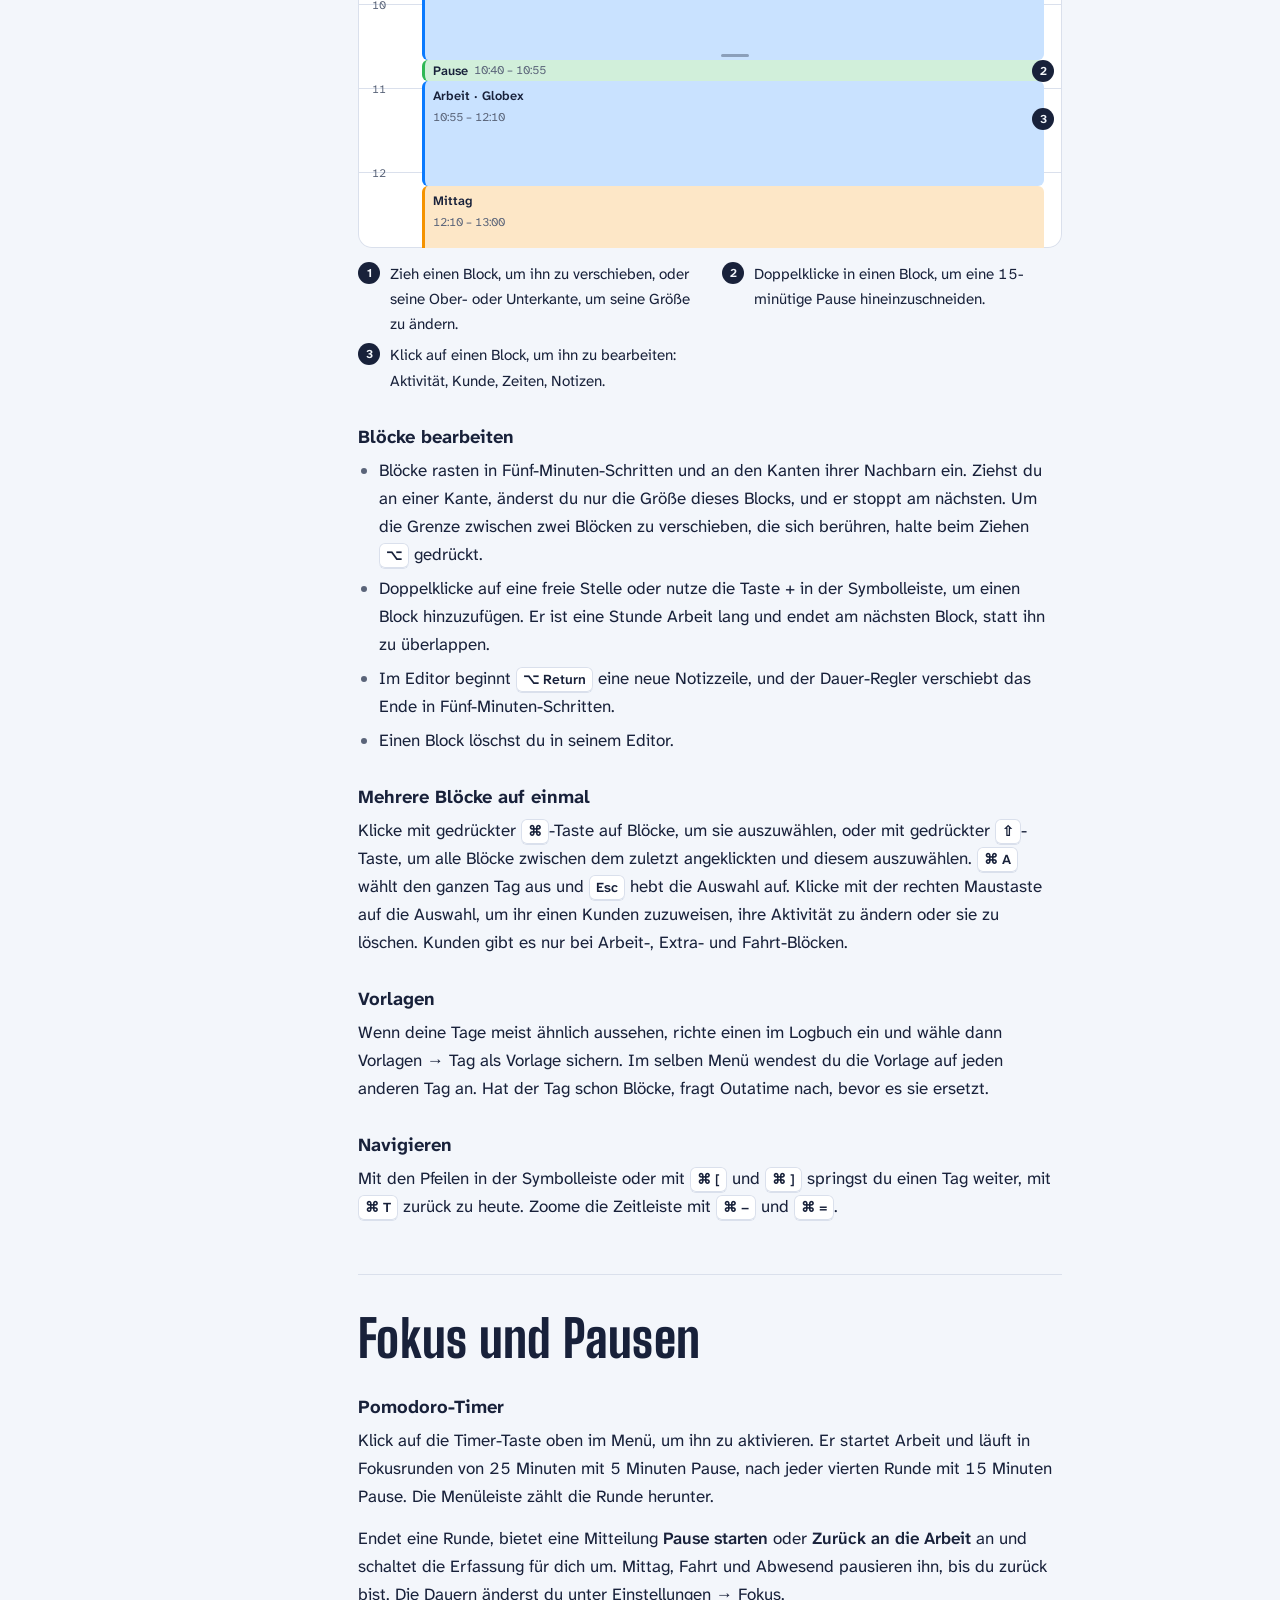
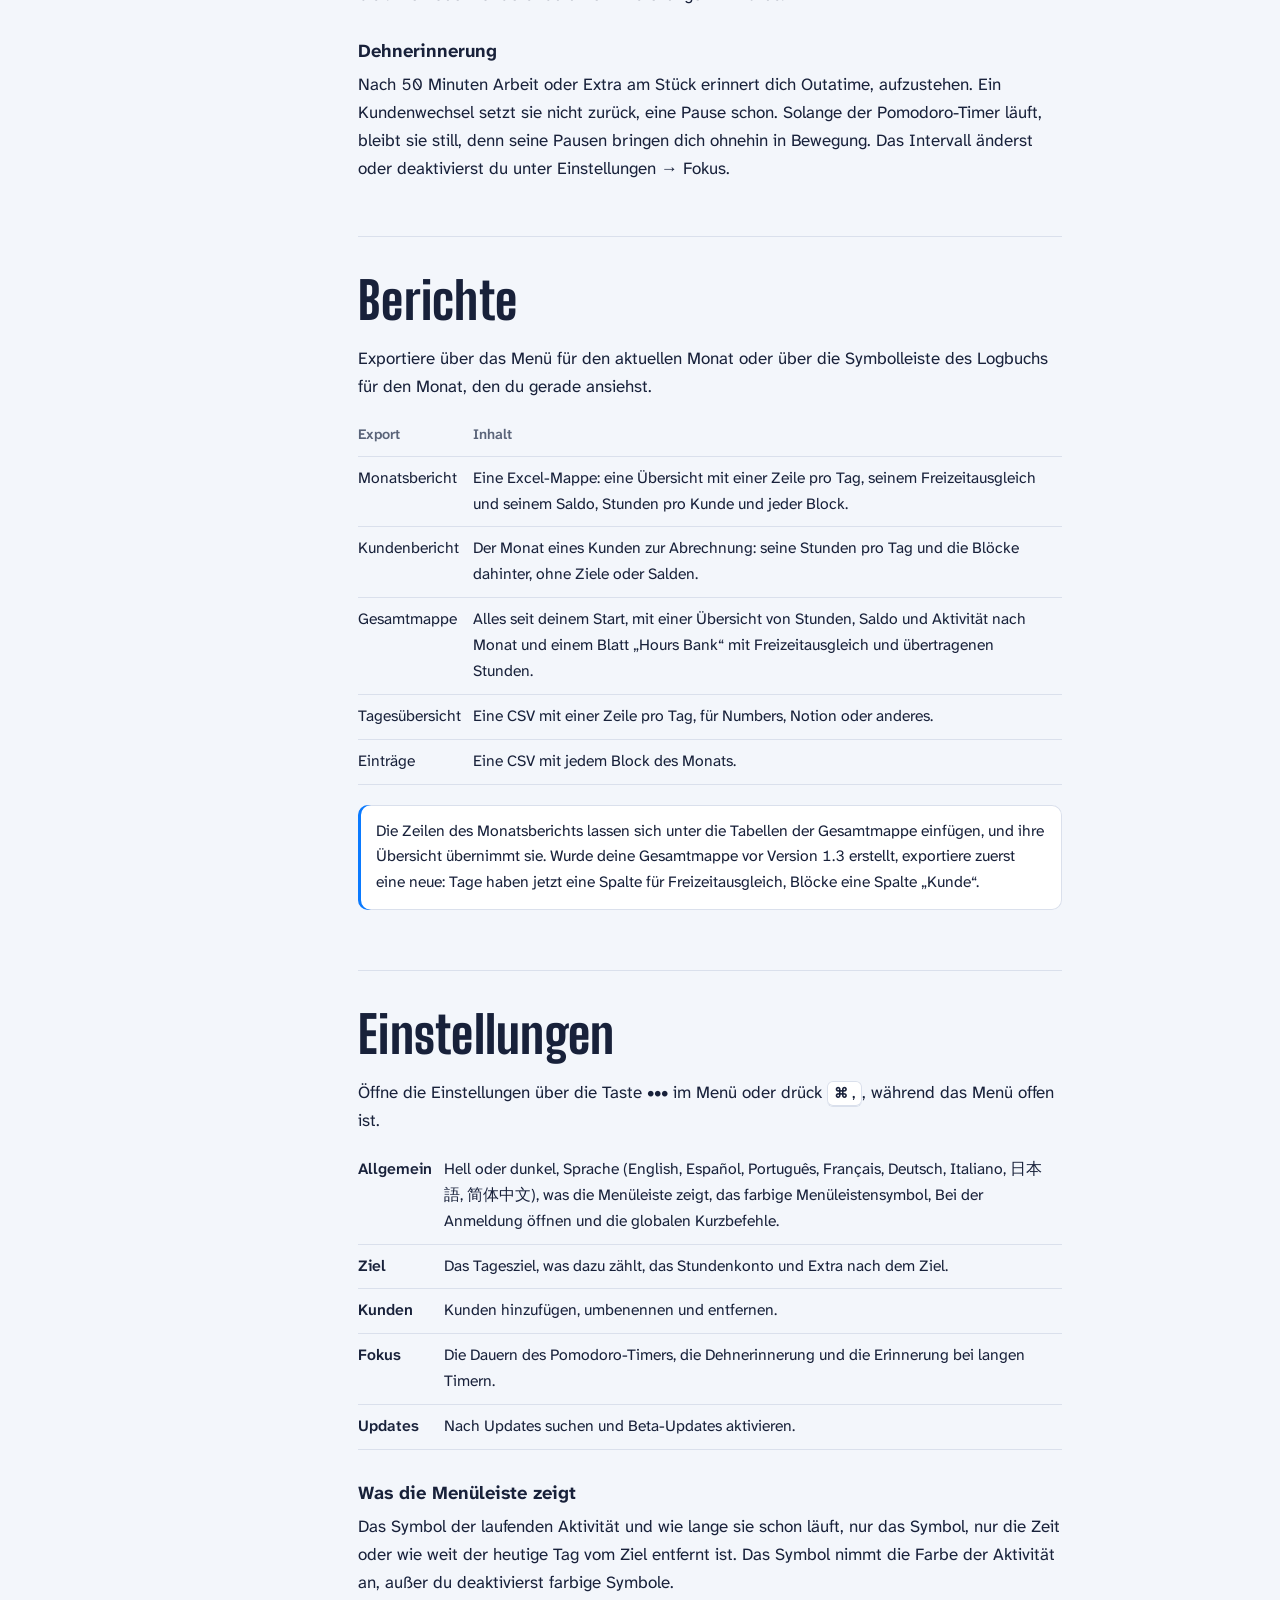
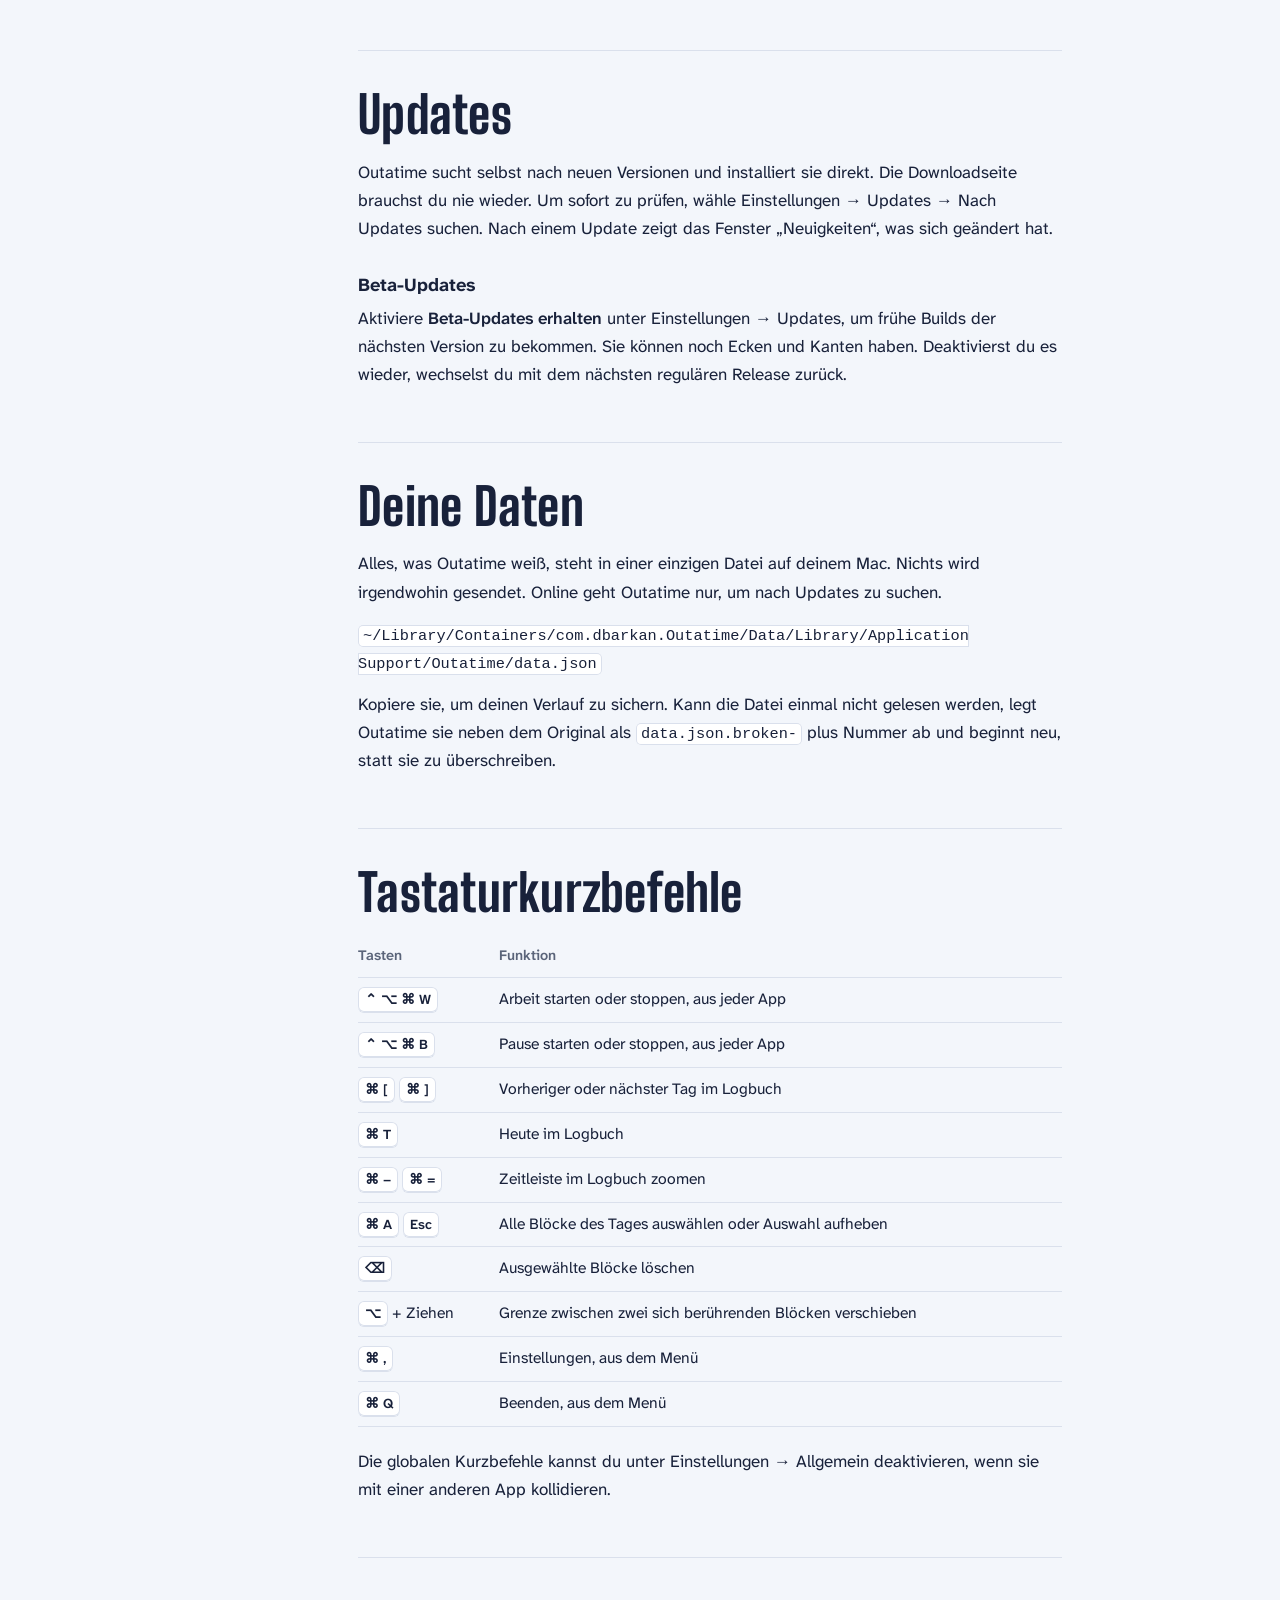
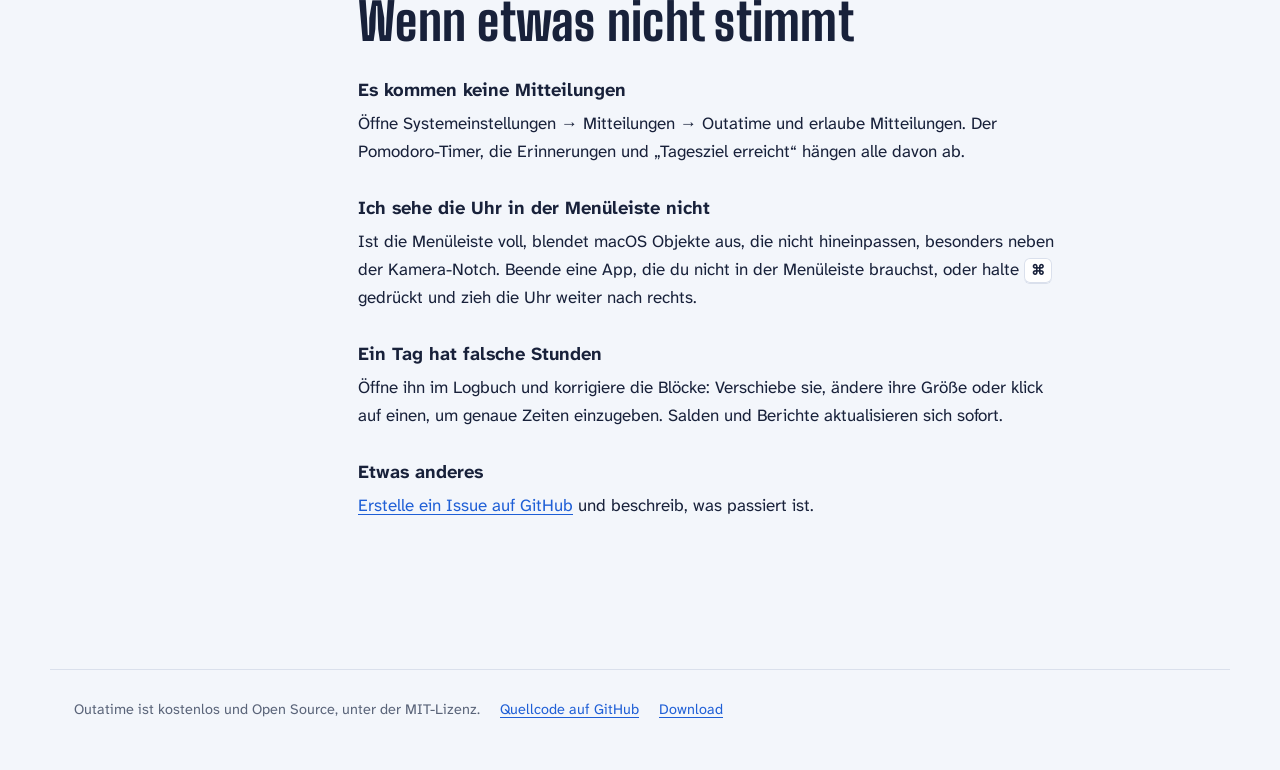
==== commit 072d4611: "Delete key removes the selected blocks in the Logbook; manual lists it among the shortcuts Co-Author" ====
--- a/docs/manual/de/index.html
+++ b/docs/manual/de/index.html
@@ -257,6 +257,7 @@
           <tr><td><kbd>⌘ T</kbd></td><td>Heute im Logbuch</td></tr>
           <tr><td><kbd>⌘ −</kbd> <kbd>⌘ =</kbd></td><td>Zeitleiste im Logbuch zoomen</td></tr>
           <tr><td><kbd>⌘ A</kbd> <kbd>Esc</kbd></td><td>Alle Blöcke des Tages auswählen oder Auswahl aufheben</td></tr>
+          <tr><td><kbd>⌫</kbd></td><td>Ausgewählte Blöcke löschen</td></tr>
           <tr><td><kbd>⌥</kbd> + Ziehen</td><td>Grenze zwischen zwei sich berührenden Blöcken verschieben</td></tr>
           <tr><td><kbd>⌘ ,</kbd></td><td>Einstellungen, aus dem Menü</td></tr>
           <tr><td><kbd>⌘ Q</kbd></td><td>Beenden, aus dem Menü</td></tr>
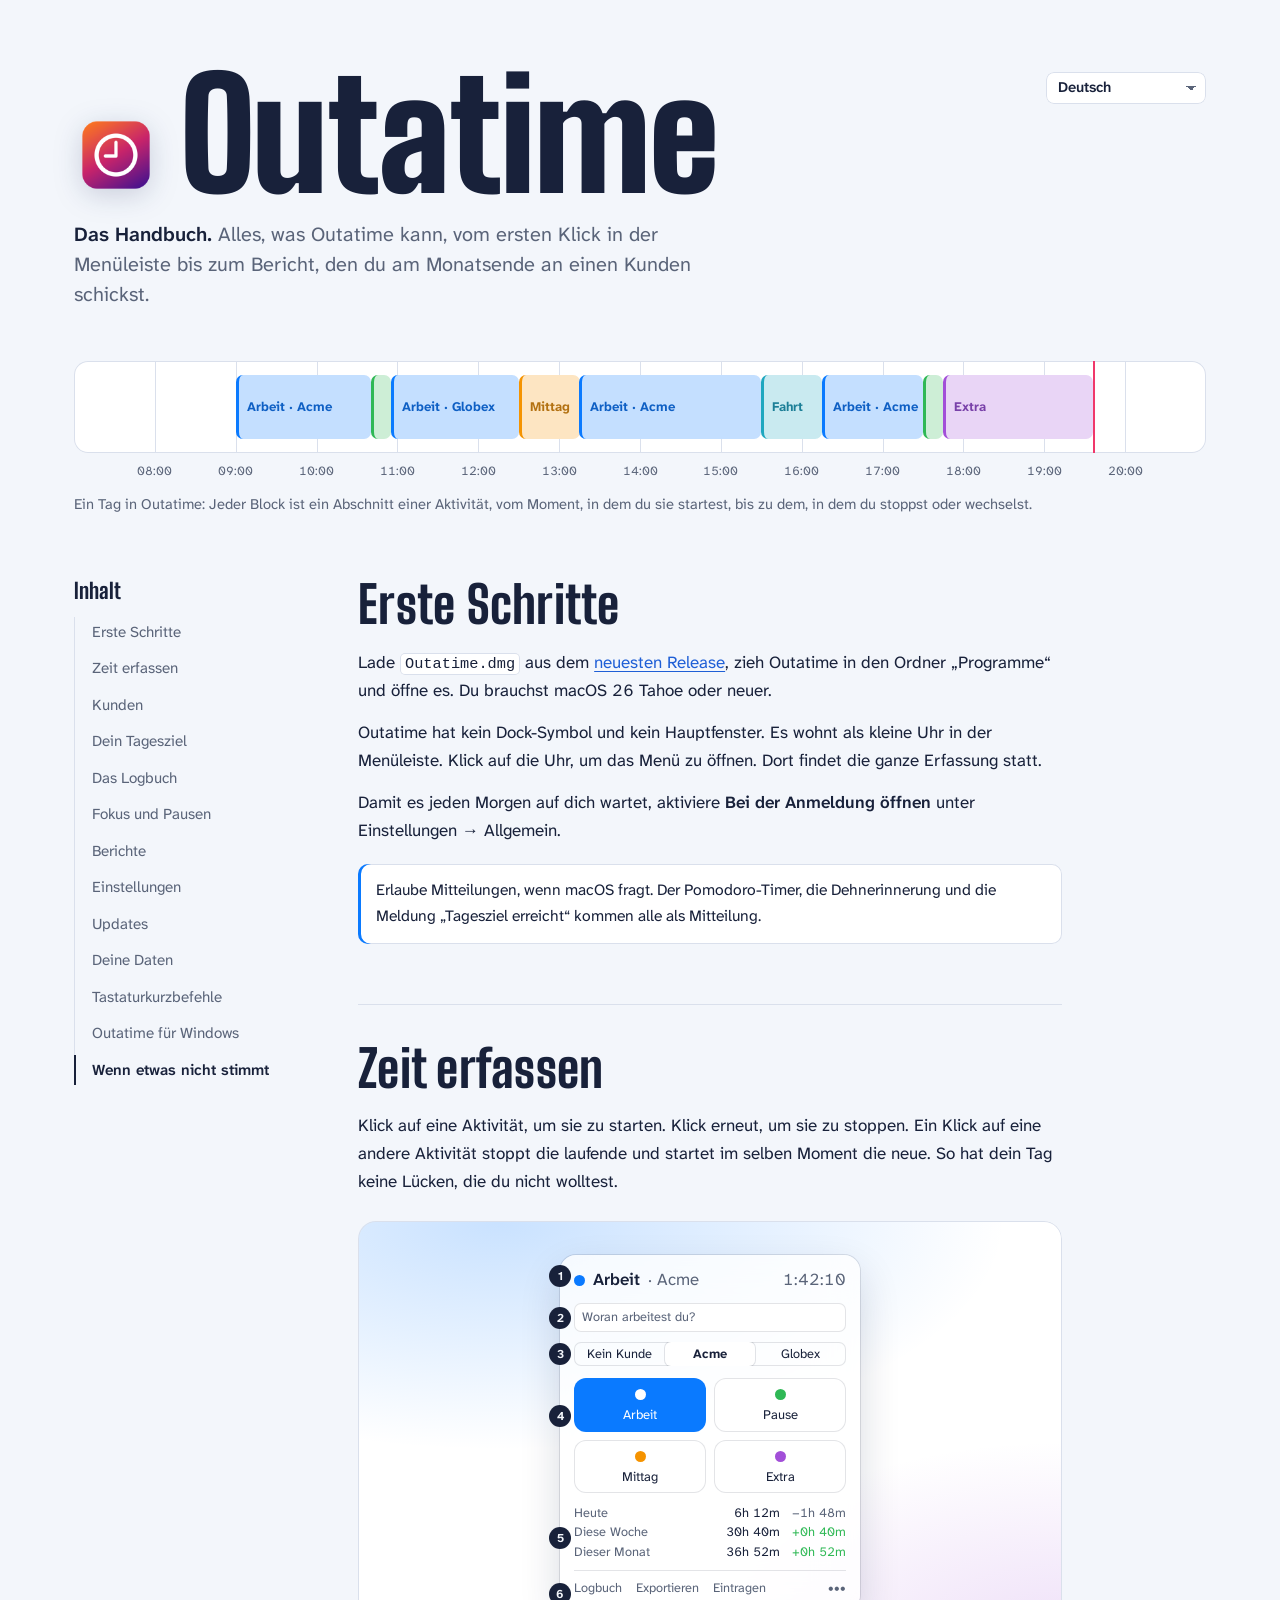
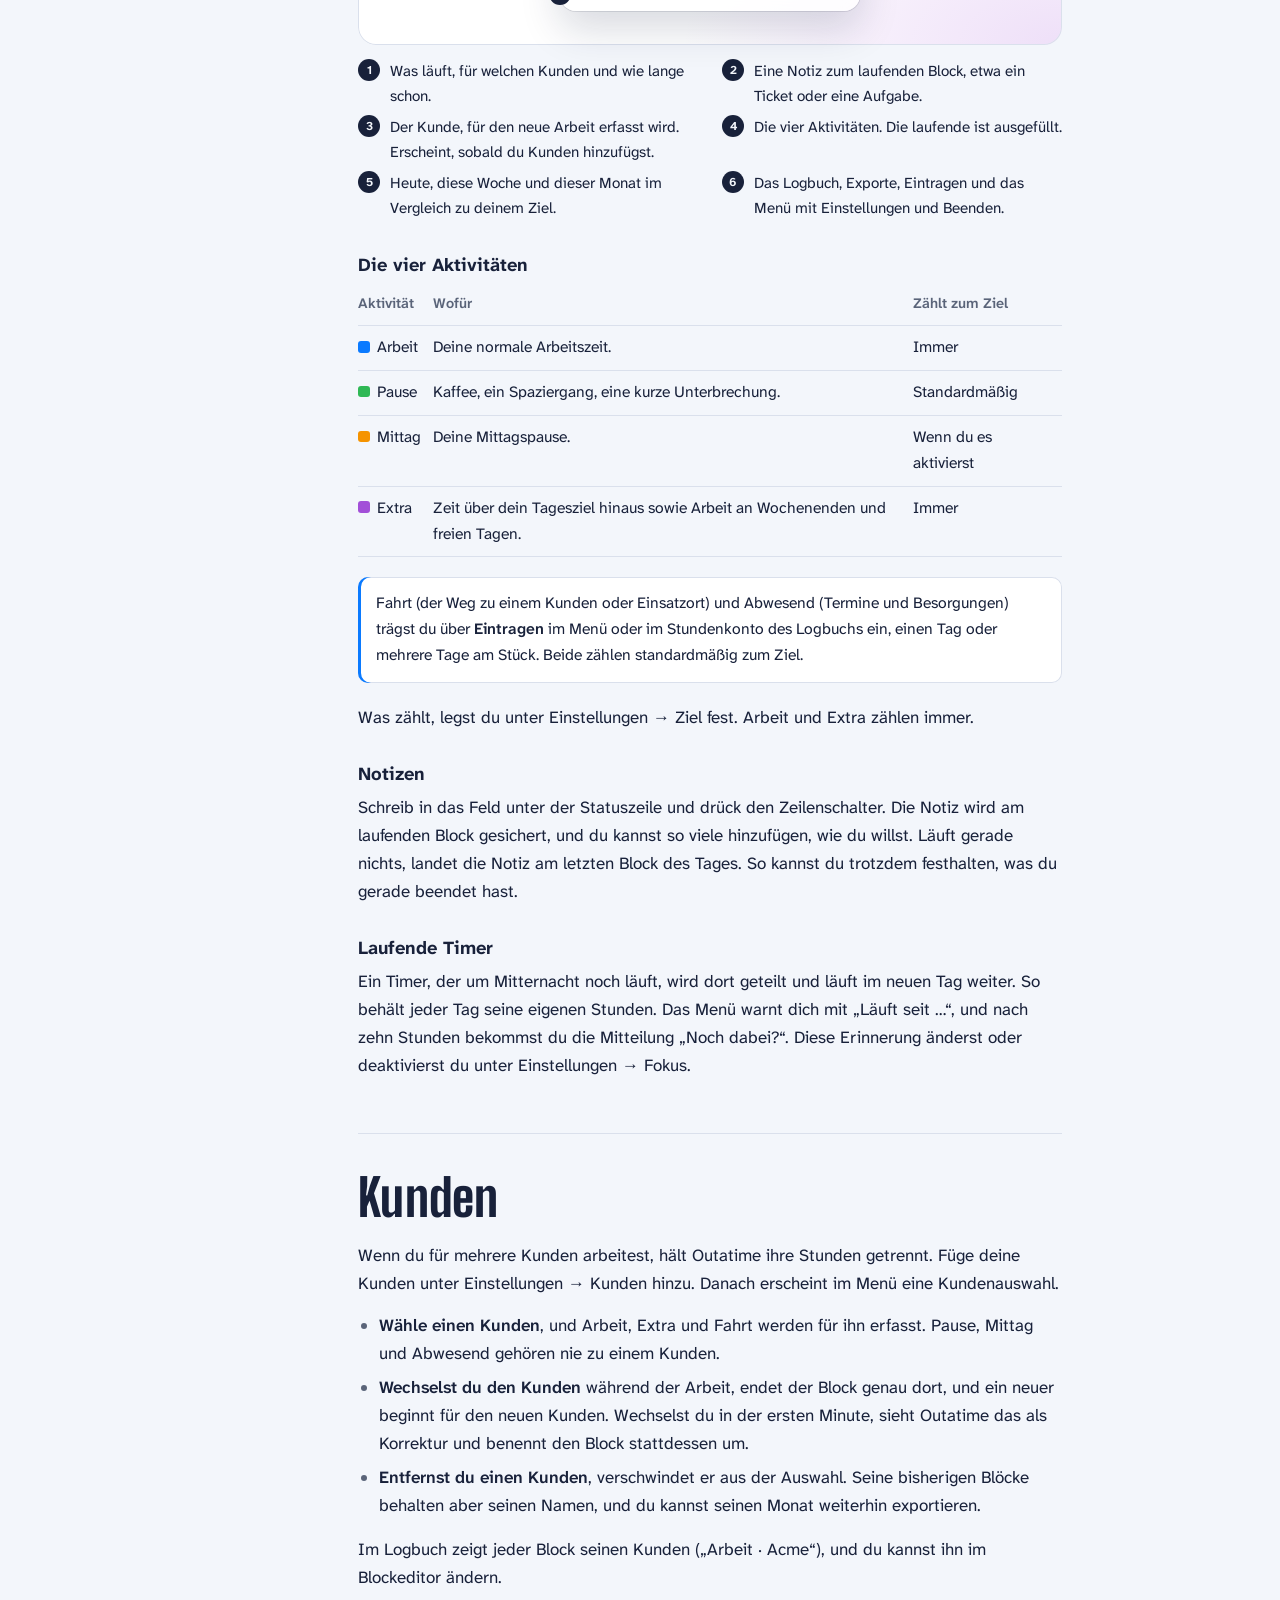
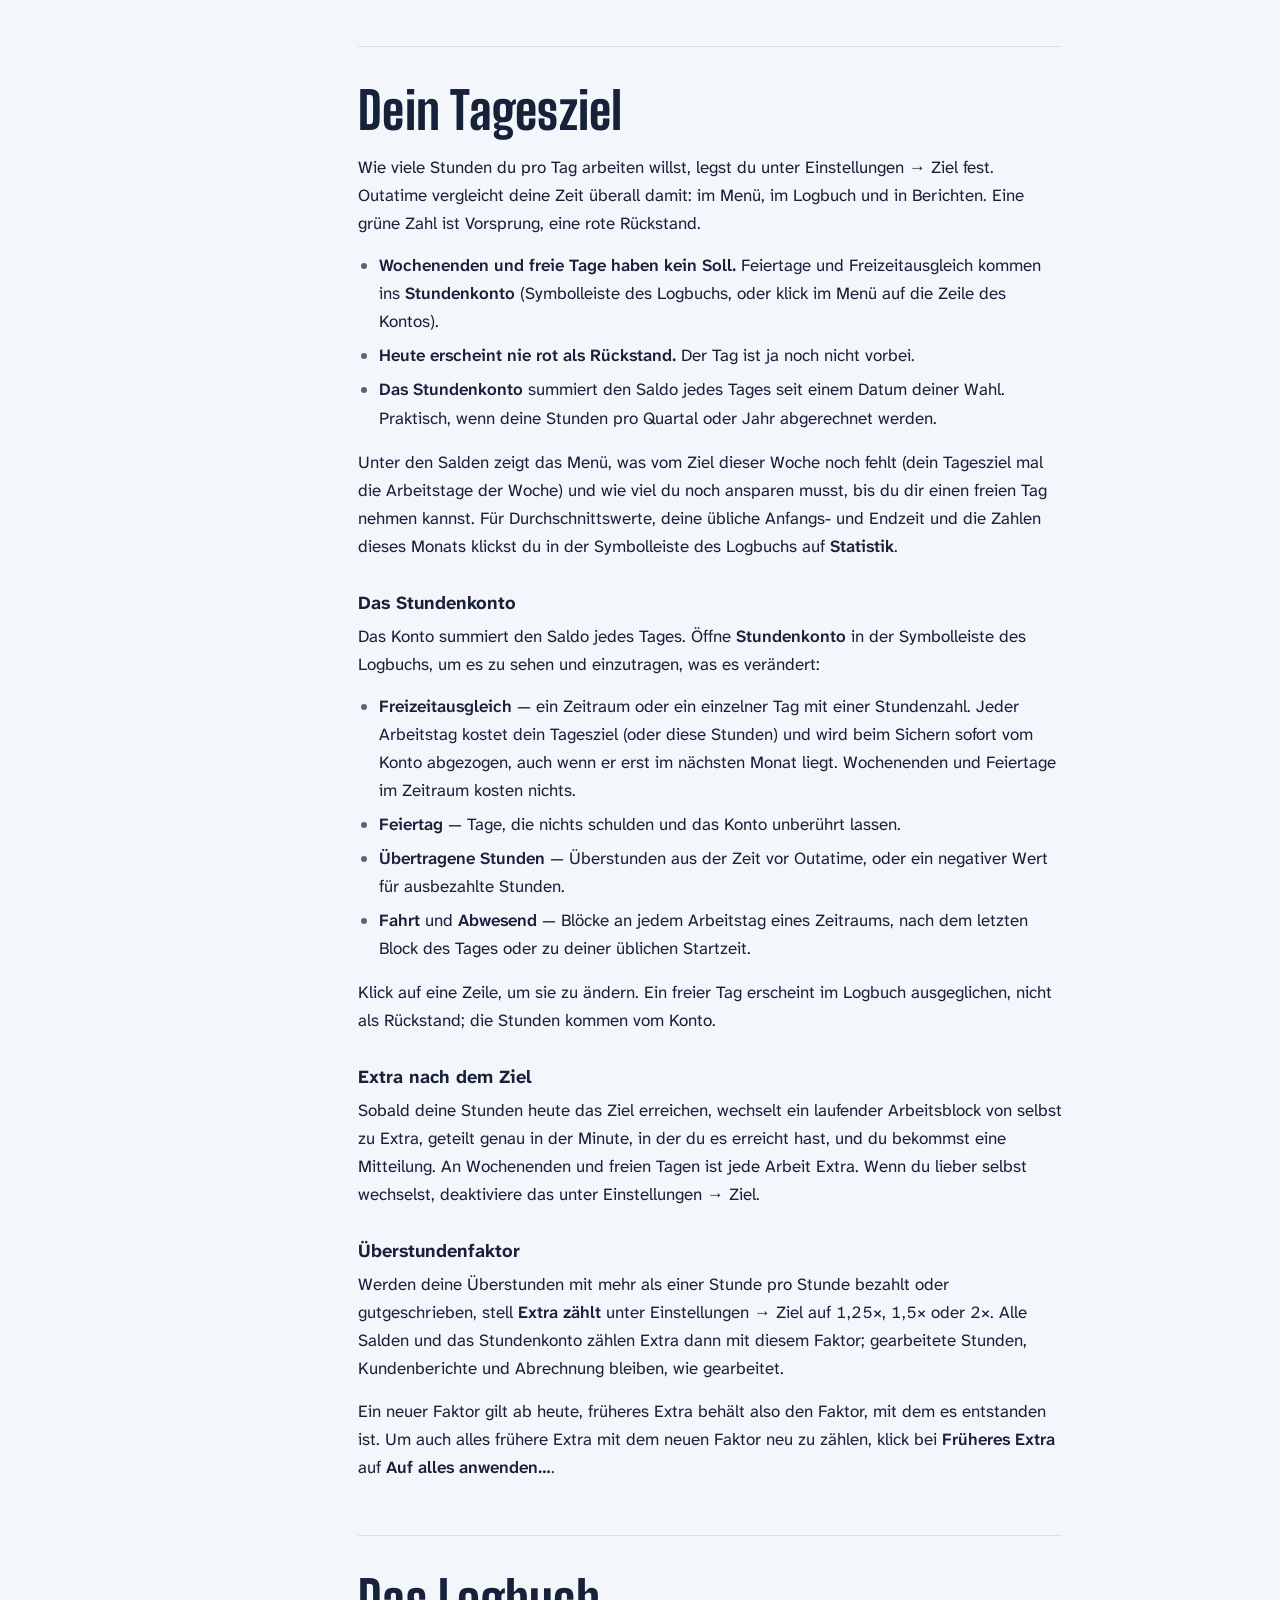
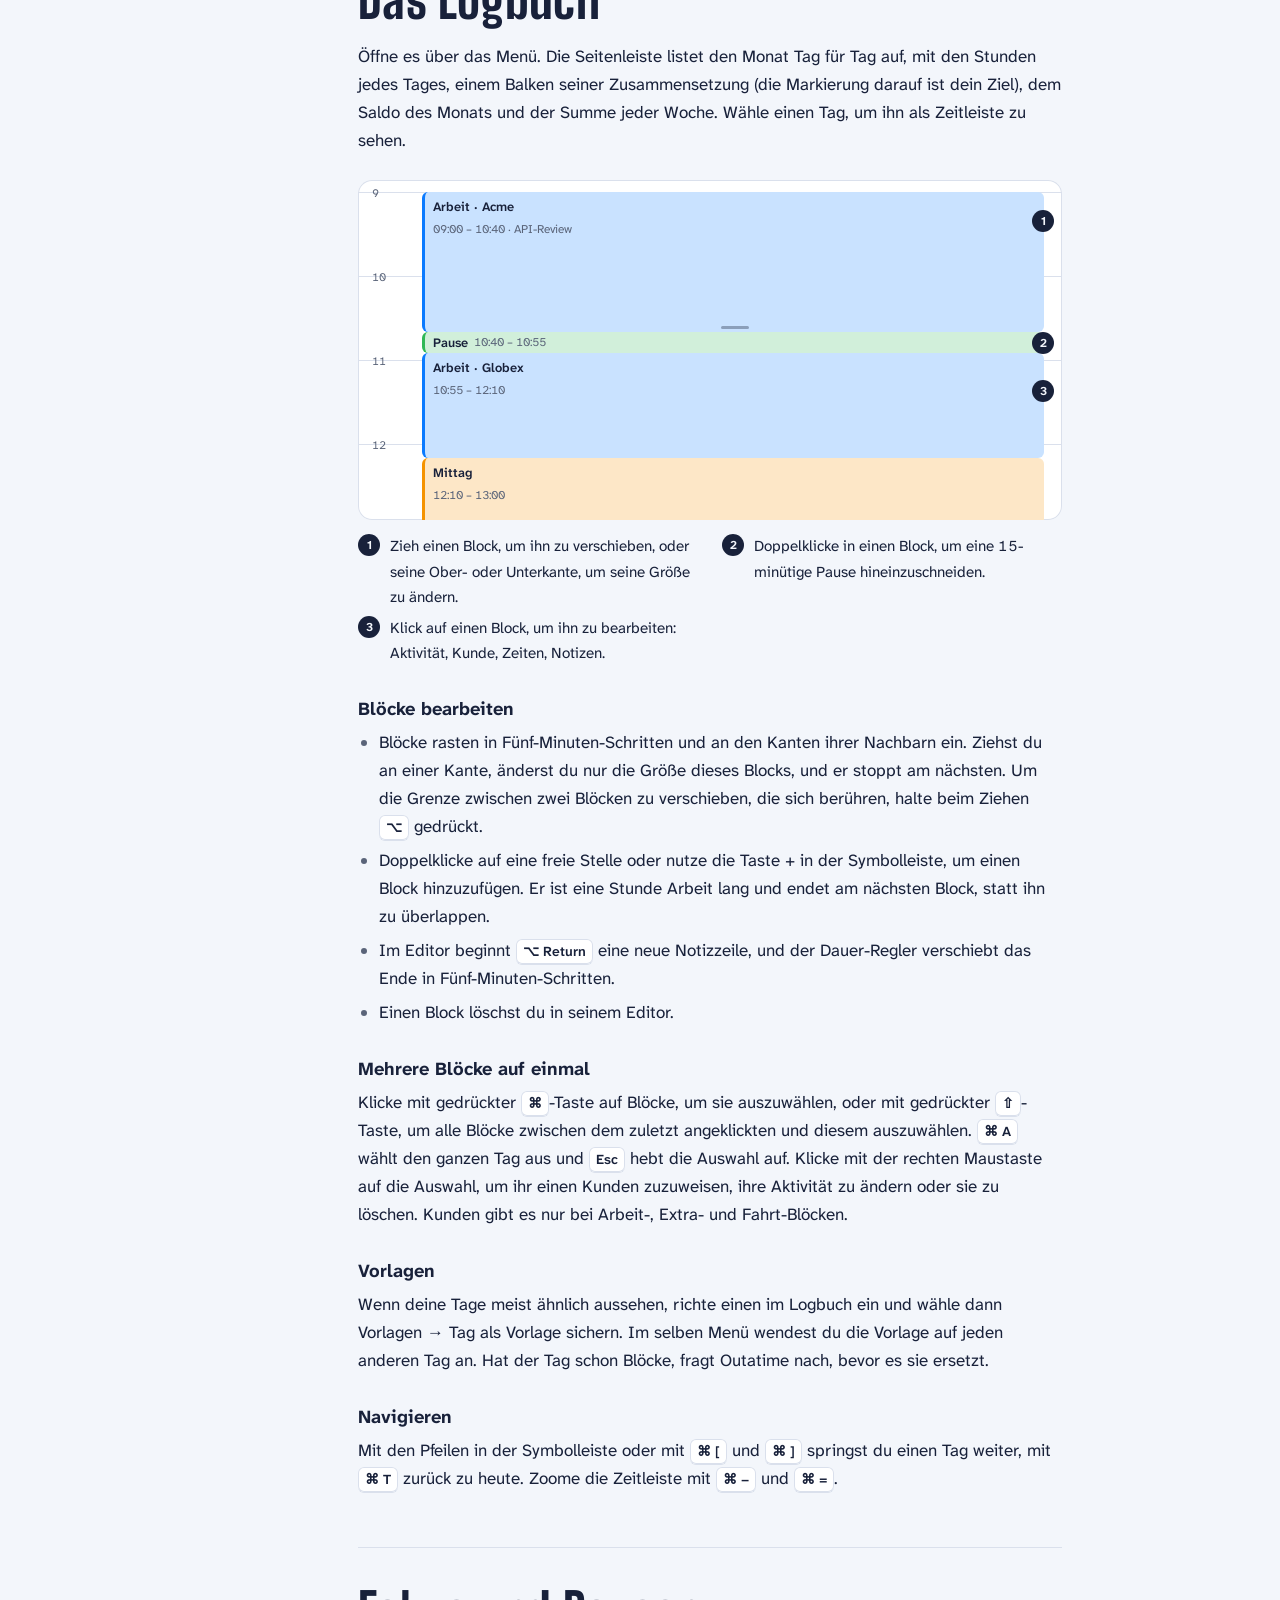
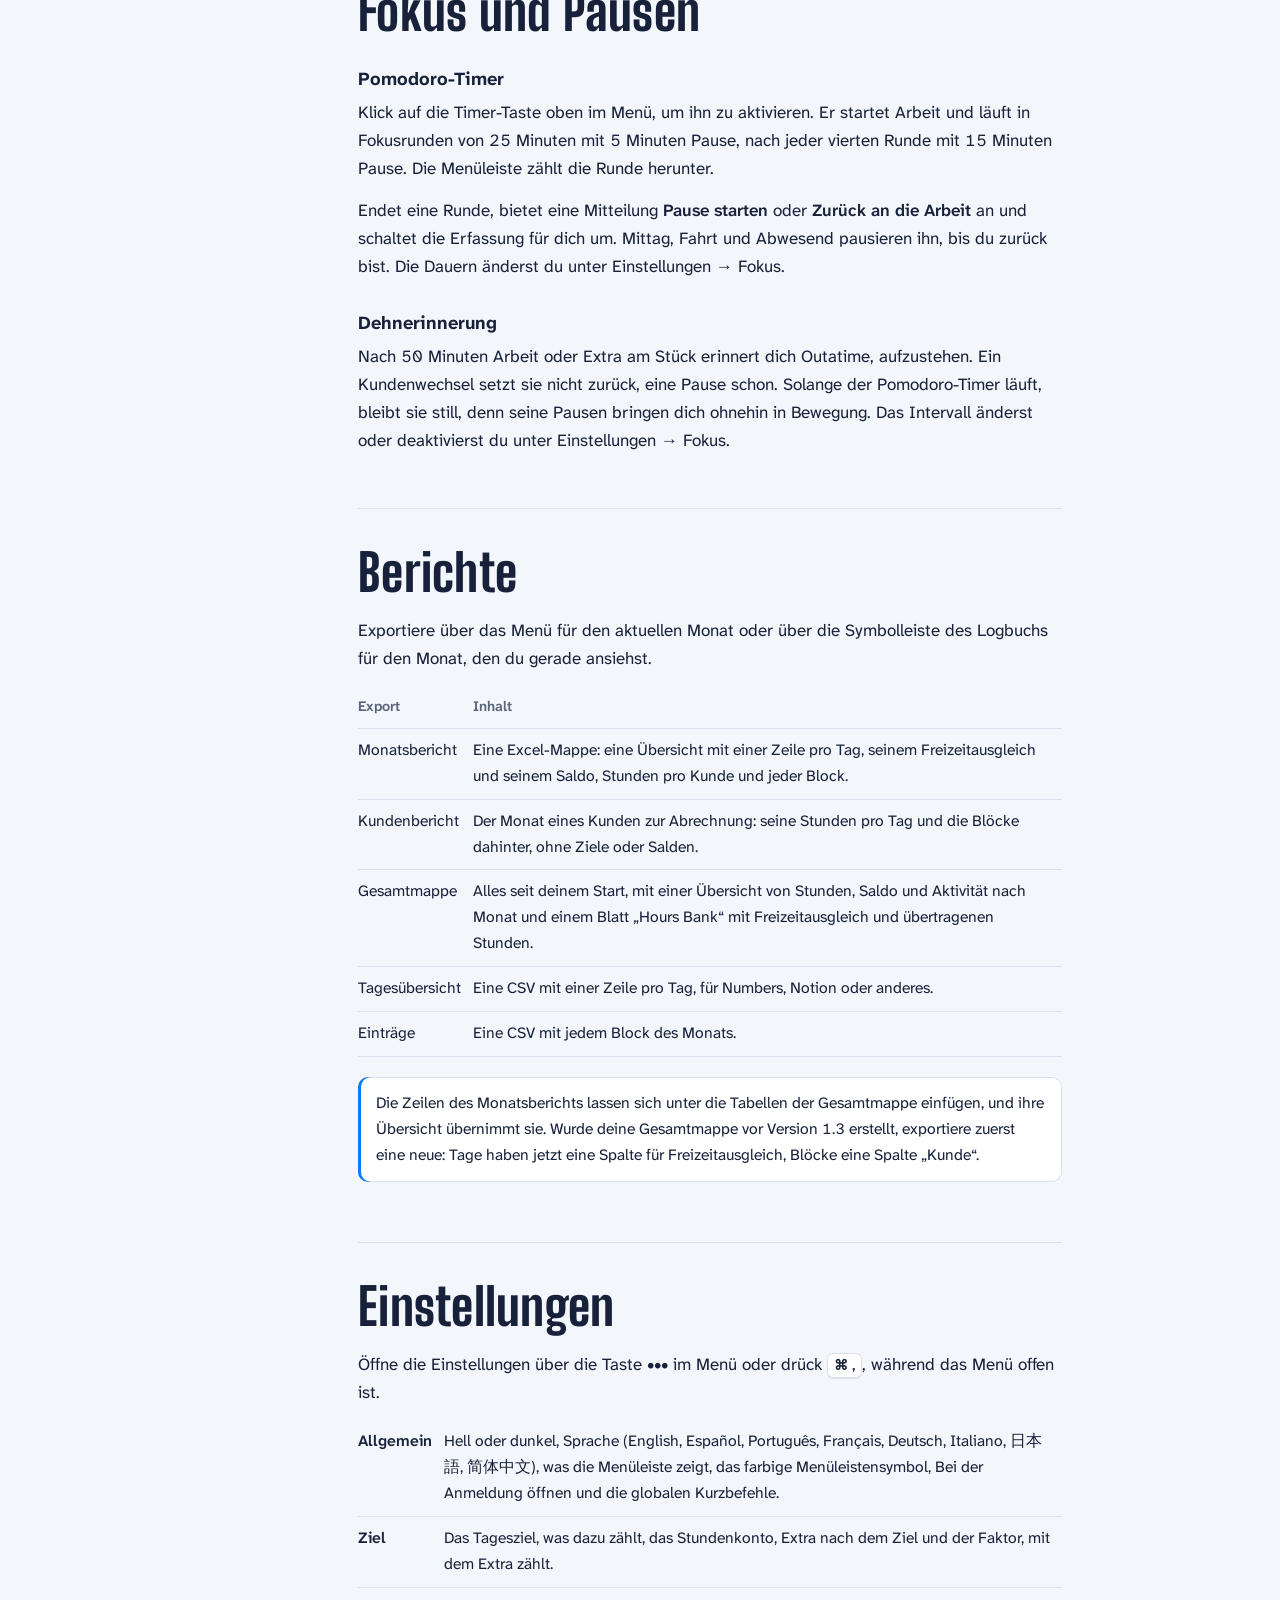
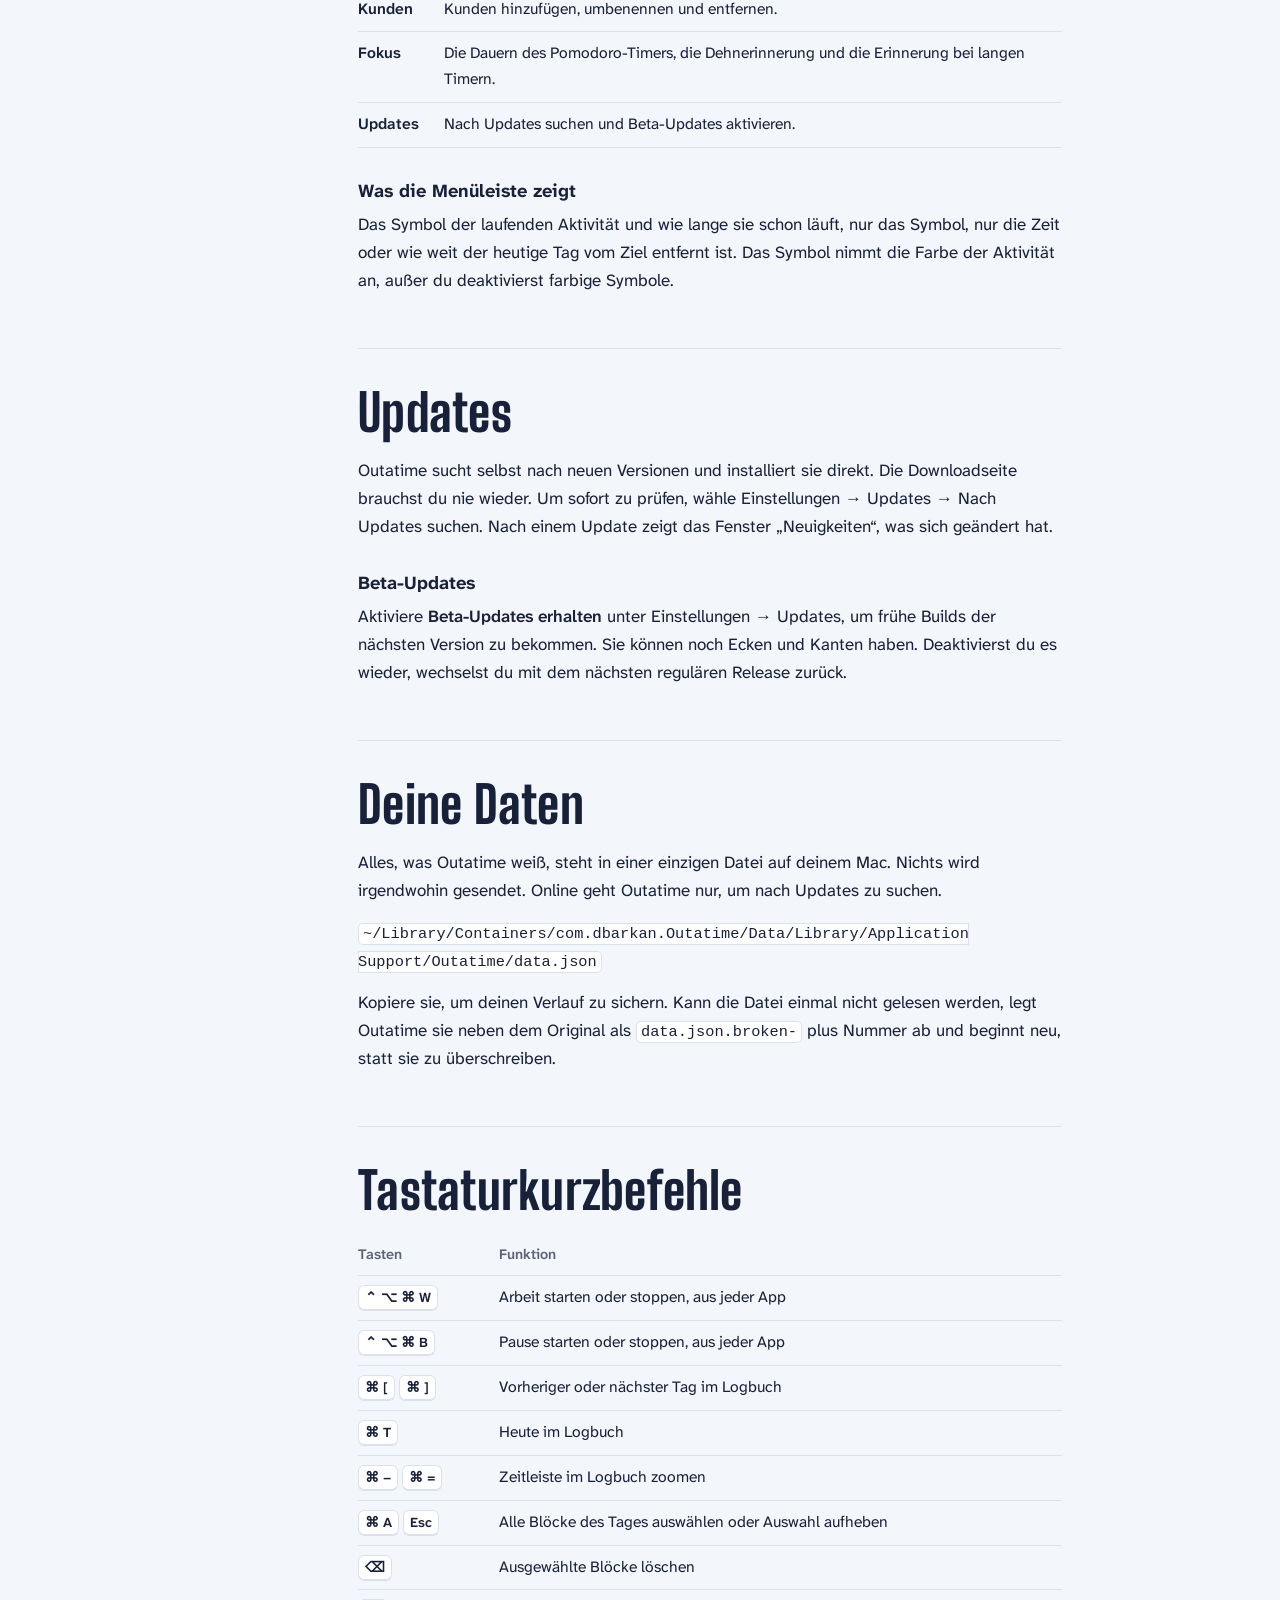
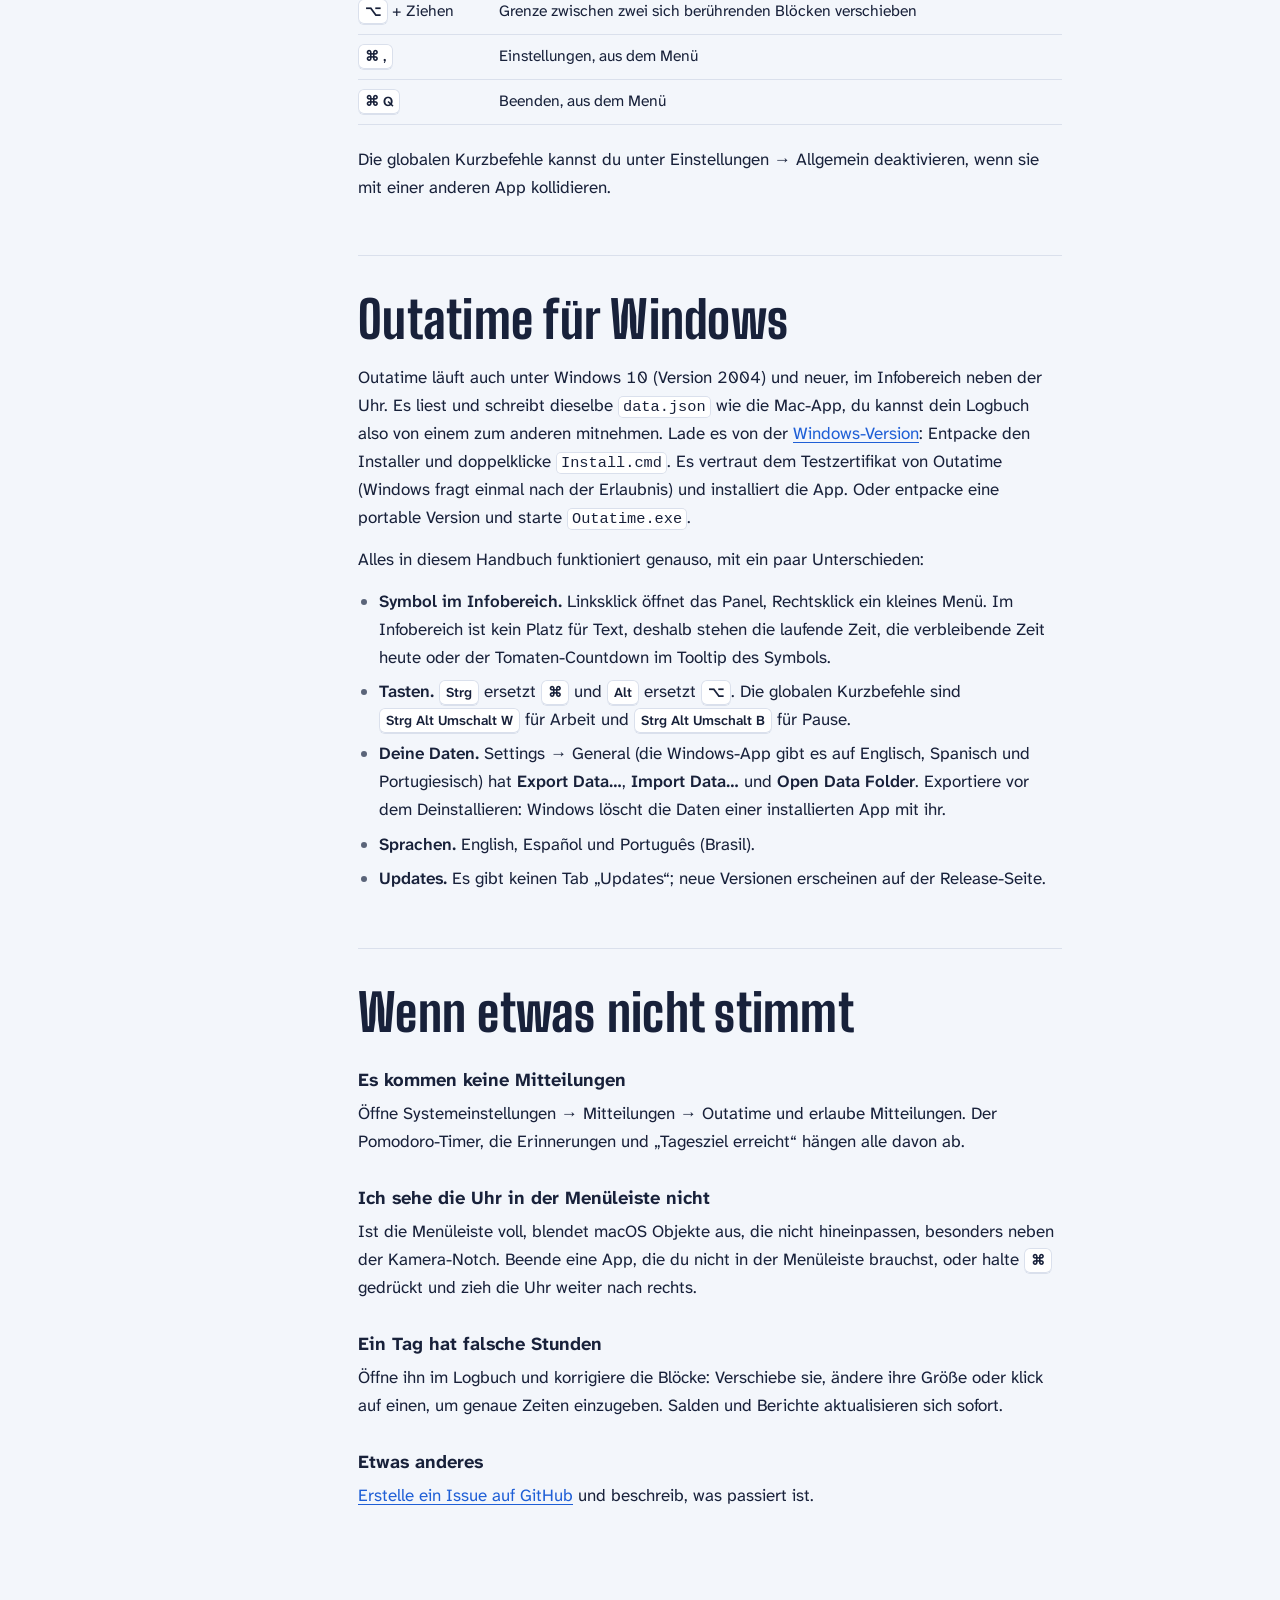
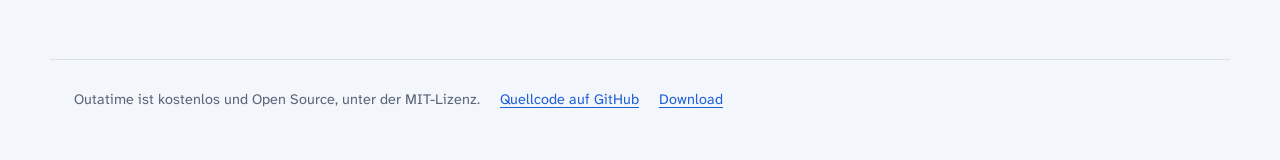
==== commit 8549c123: "Manual: the overtime rate, and Outatime for Windows, in all eight languages Co-Authored-By: Claude O" ====
--- a/docs/manual/de/index.html
+++ b/docs/manual/de/index.html
@@ -146,6 +146,9 @@
       <p>Klick auf eine Zeile, um sie zu ändern. Ein freier Tag erscheint im Logbuch ausgeglichen, nicht als Rückstand; die Stunden kommen vom Konto.</p>
       <h3>Extra nach dem Ziel</h3>
       <p>Sobald deine Stunden heute das Ziel erreichen, wechselt ein laufender Arbeitsblock von selbst zu Extra, geteilt genau in der Minute, in der du es erreicht hast, und du bekommst eine Mitteilung. An Wochenenden und freien Tagen ist jede Arbeit Extra. Wenn du lieber selbst wechselst, deaktiviere das unter Einstellungen → Ziel.</p>
+      <h3>Überstundenfaktor</h3>
+      <p>Werden deine Überstunden mit mehr als einer Stunde pro Stunde bezahlt oder gutgeschrieben, stell <strong>Extra zählt</strong> unter Einstellungen → Ziel auf 1,25×, 1,5× oder 2×. Alle Salden und das Stundenkonto zählen Extra dann mit diesem Faktor; gearbeitete Stunden, Kundenberichte und Abrechnung bleiben, wie gearbeitet.</p>
+      <p>Ein neuer Faktor gilt ab heute, früheres Extra behält also den Faktor, mit dem es entstanden ist. Um auch alles frühere Extra mit dem neuen Faktor neu zu zählen, klick bei <strong>Früheres Extra</strong> auf <strong>Auf alles anwenden…</strong>.</p>
     </section>
 
     <section id="logbook">
@@ -222,7 +225,7 @@
       <table>
         <tbody>
           <tr><td><strong>Allgemein</strong></td><td>Hell oder dunkel, Sprache (English, Español, Português, Français, Deutsch, Italiano, 日本語, 简体中文), was die Menüleiste zeigt, das farbige Menüleistensymbol, Bei der Anmeldung öffnen und die globalen Kurzbefehle.</td></tr>
-          <tr><td><strong>Ziel</strong></td><td>Das Tagesziel, was dazu zählt, das Stundenkonto und Extra nach dem Ziel.</td></tr>
+          <tr><td><strong>Ziel</strong></td><td>Das Tagesziel, was dazu zählt, das Stundenkonto, Extra nach dem Ziel und der Faktor, mit dem Extra zählt.</td></tr>
           <tr><td><strong>Kunden</strong></td><td>Kunden hinzufügen, umbenennen und entfernen.</td></tr>
           <tr><td><strong>Fokus</strong></td><td>Die Dauern des Pomodoro-Timers, die Dehnerinnerung und die Erinnerung bei langen Timern.</td></tr>
           <tr><td><strong>Updates</strong></td><td>Nach Updates suchen und Beta-Updates aktivieren.</td></tr>
@@ -266,6 +269,19 @@
       <p>Die globalen Kurzbefehle kannst du unter Einstellungen → Allgemein deaktivieren, wenn sie mit einer anderen App kollidieren.</p>
     </section>
 
+    <section id="windows">
+      <h2>Outatime für Windows</h2>
+      <p>Outatime läuft auch unter Windows 10 (Version 2004) und neuer, im Infobereich neben der Uhr. Es liest und schreibt dieselbe <code>data.json</code> wie die Mac-App, du kannst dein Logbuch also von einem zum anderen mitnehmen. Lade es von der <a href="https://github.com/mrbarkan/Outatime/releases/tag/windows-v1.0">Windows-Version</a>: Entpacke den Installer und doppelklicke <code>Install.cmd</code>. Es vertraut dem Testzertifikat von Outatime (Windows fragt einmal nach der Erlaubnis) und installiert die App. Oder entpacke eine portable Version und starte <code>Outatime.exe</code>.</p>
+      <p>Alles in diesem Handbuch funktioniert genauso, mit ein paar Unterschieden:</p>
+      <ul>
+        <li><strong>Symbol im Infobereich.</strong> Linksklick öffnet das Panel, Rechtsklick ein kleines Menü. Im Infobereich ist kein Platz für Text, deshalb stehen die laufende Zeit, die verbleibende Zeit heute oder der Tomaten-Countdown im Tooltip des Symbols.</li>
+        <li><strong>Tasten.</strong> <kbd>Strg</kbd> ersetzt <kbd>⌘</kbd> und <kbd>Alt</kbd> ersetzt <kbd>⌥</kbd>. Die globalen Kurzbefehle sind <kbd>Strg Alt Umschalt W</kbd> für Arbeit und <kbd>Strg Alt Umschalt B</kbd> für Pause.</li>
+        <li><strong>Deine Daten.</strong> Settings → General (die Windows-App gibt es auf Englisch, Spanisch und Portugiesisch) hat <strong>Export Data…</strong>, <strong>Import Data…</strong> und <strong>Open Data Folder</strong>. Exportiere vor dem Deinstallieren: Windows löscht die Daten einer installierten App mit ihr.</li>
+        <li><strong>Sprachen.</strong> English, Español und Português (Brasil).</li>
+        <li><strong>Updates.</strong> Es gibt keinen Tab „Updates“; neue Versionen erscheinen auf der Release-Seite.</li>
+      </ul>
+    </section>
+
     <section id="help">
       <h2>Wenn etwas nicht stimmt</h2>
       <h3>Es kommen keine Mitteilungen</h3>
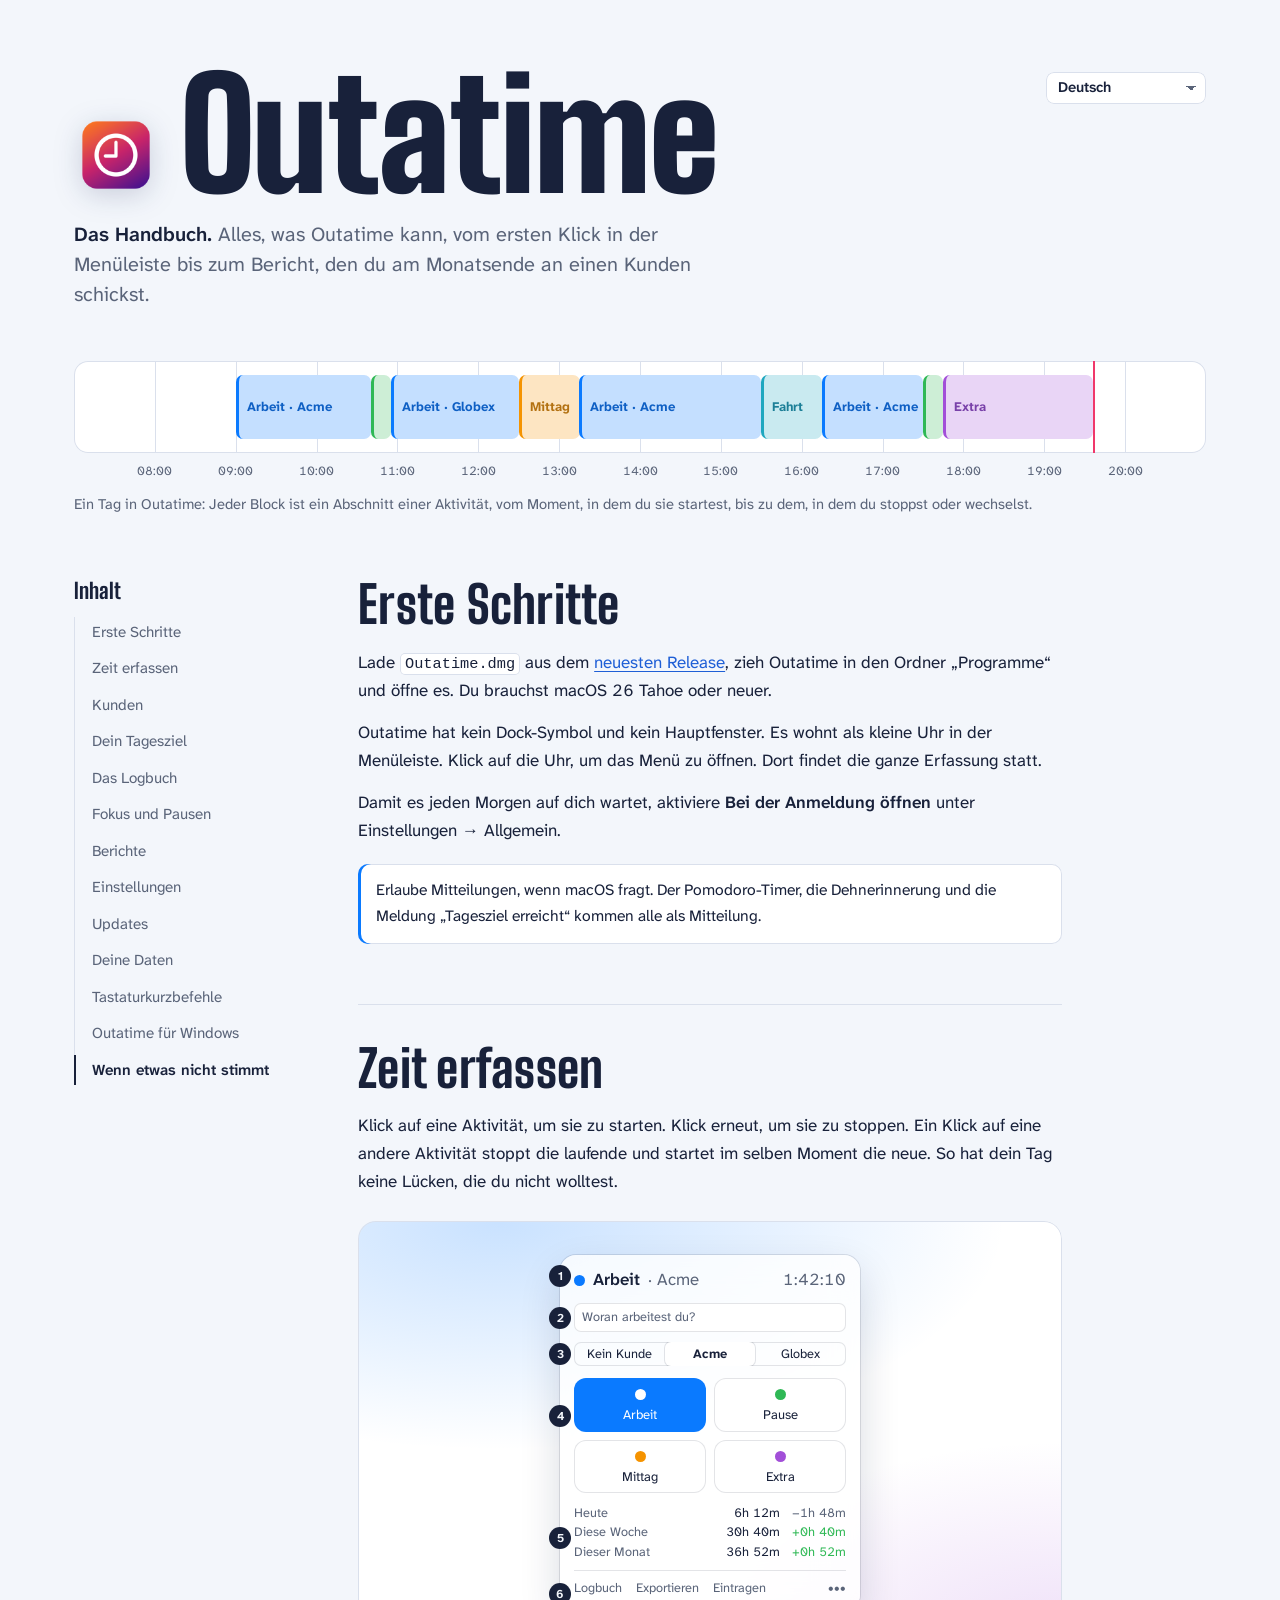
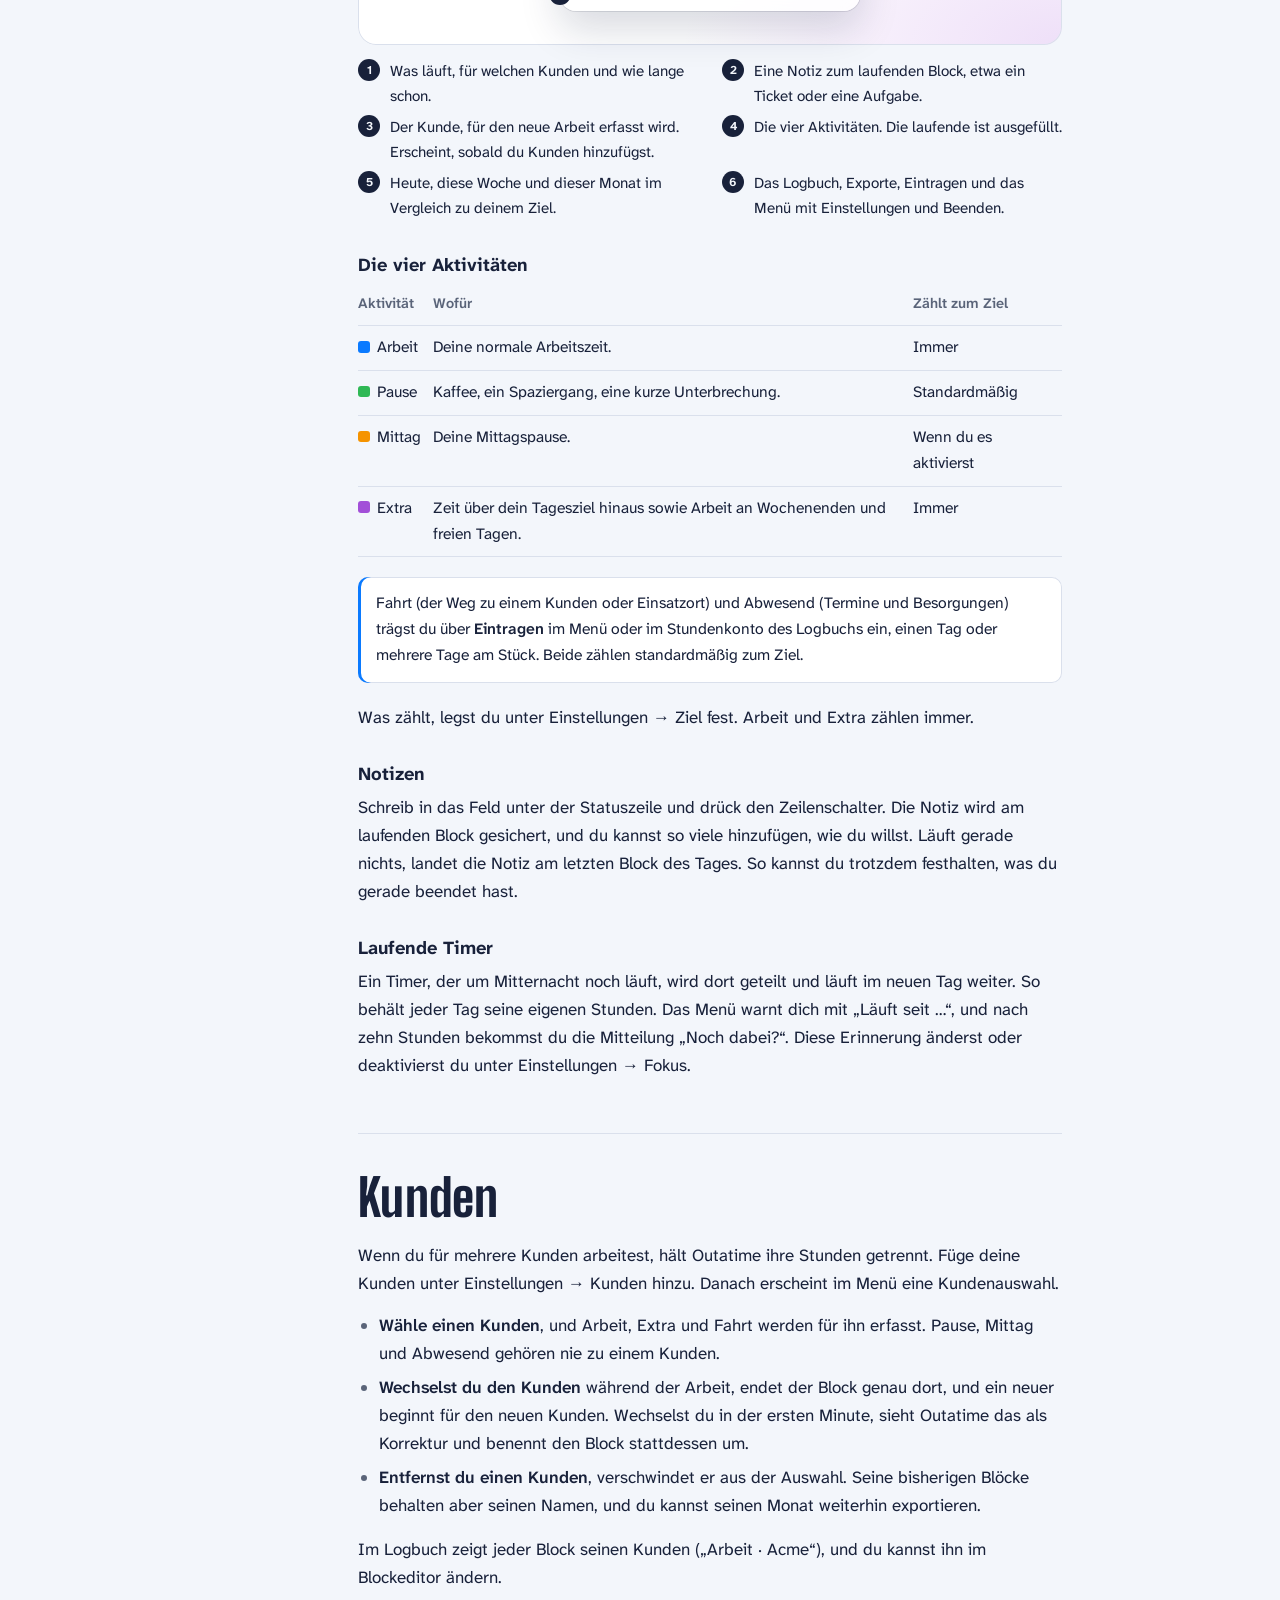
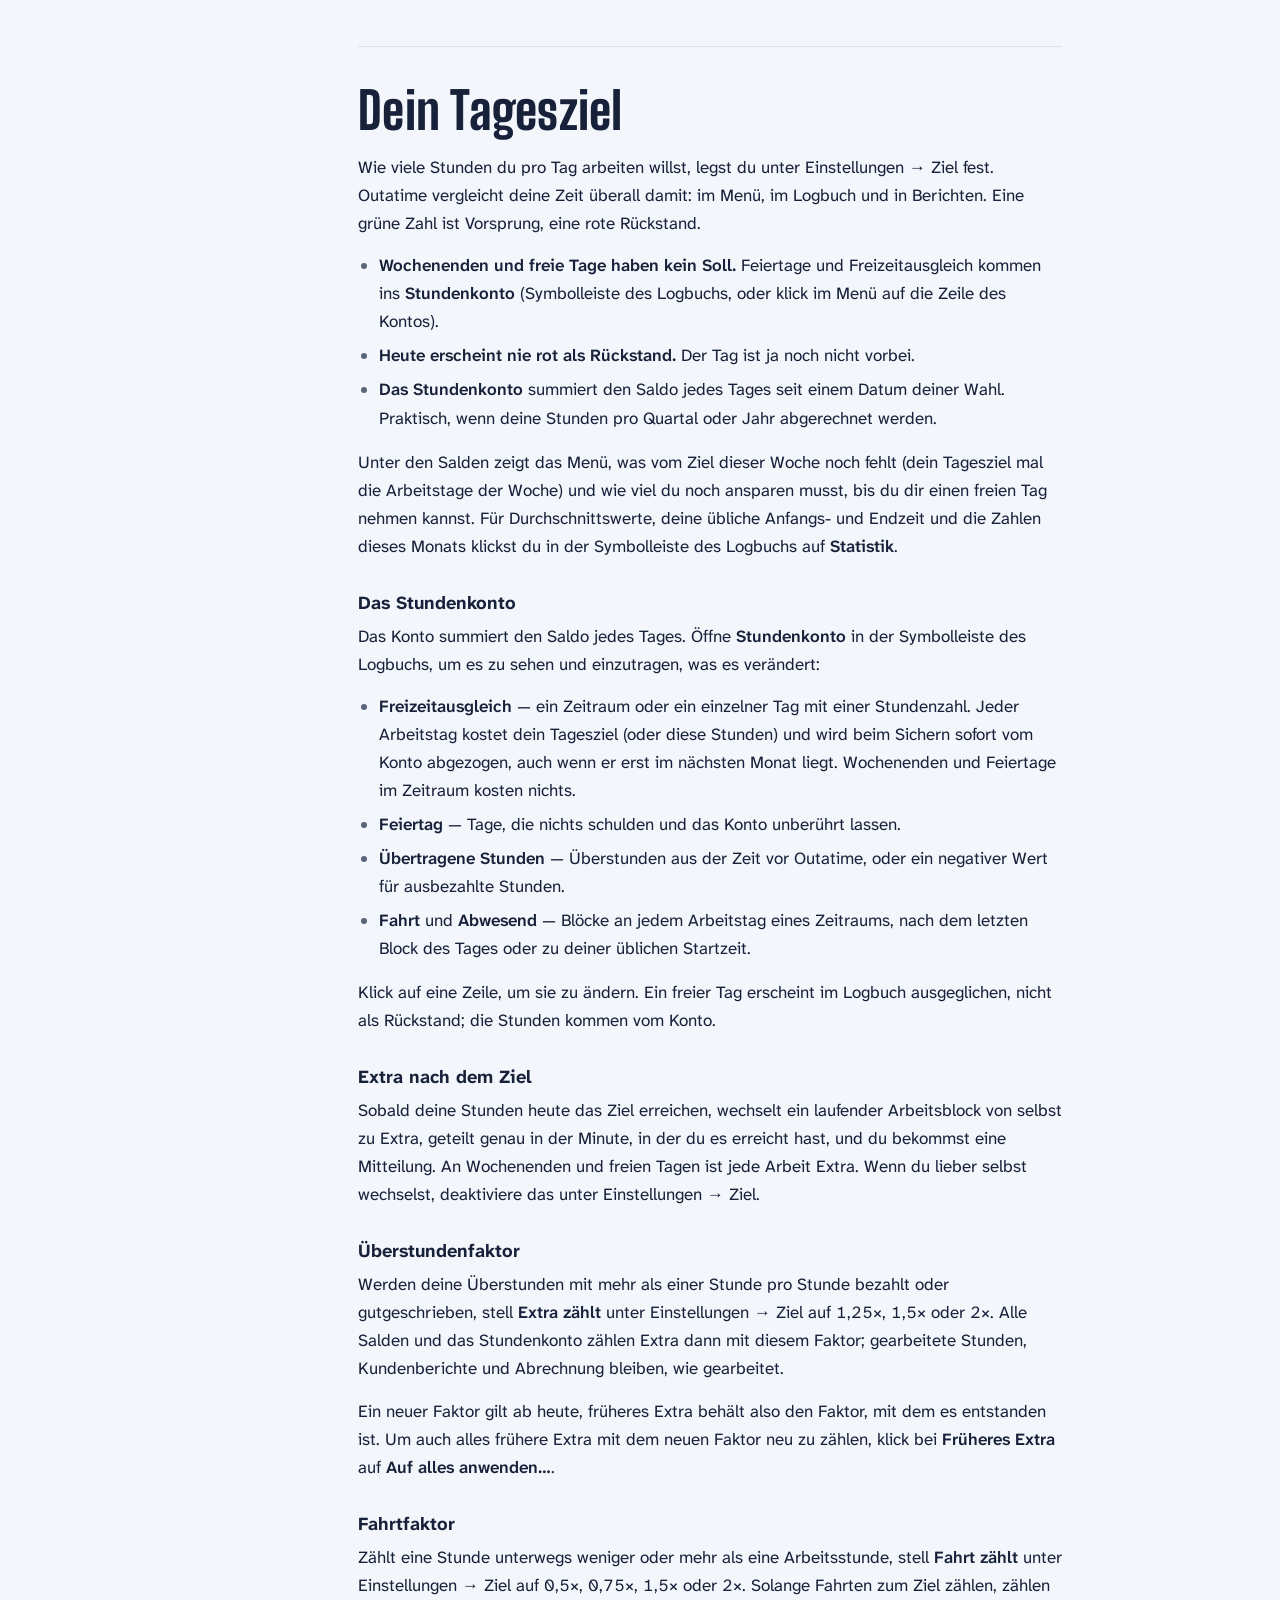
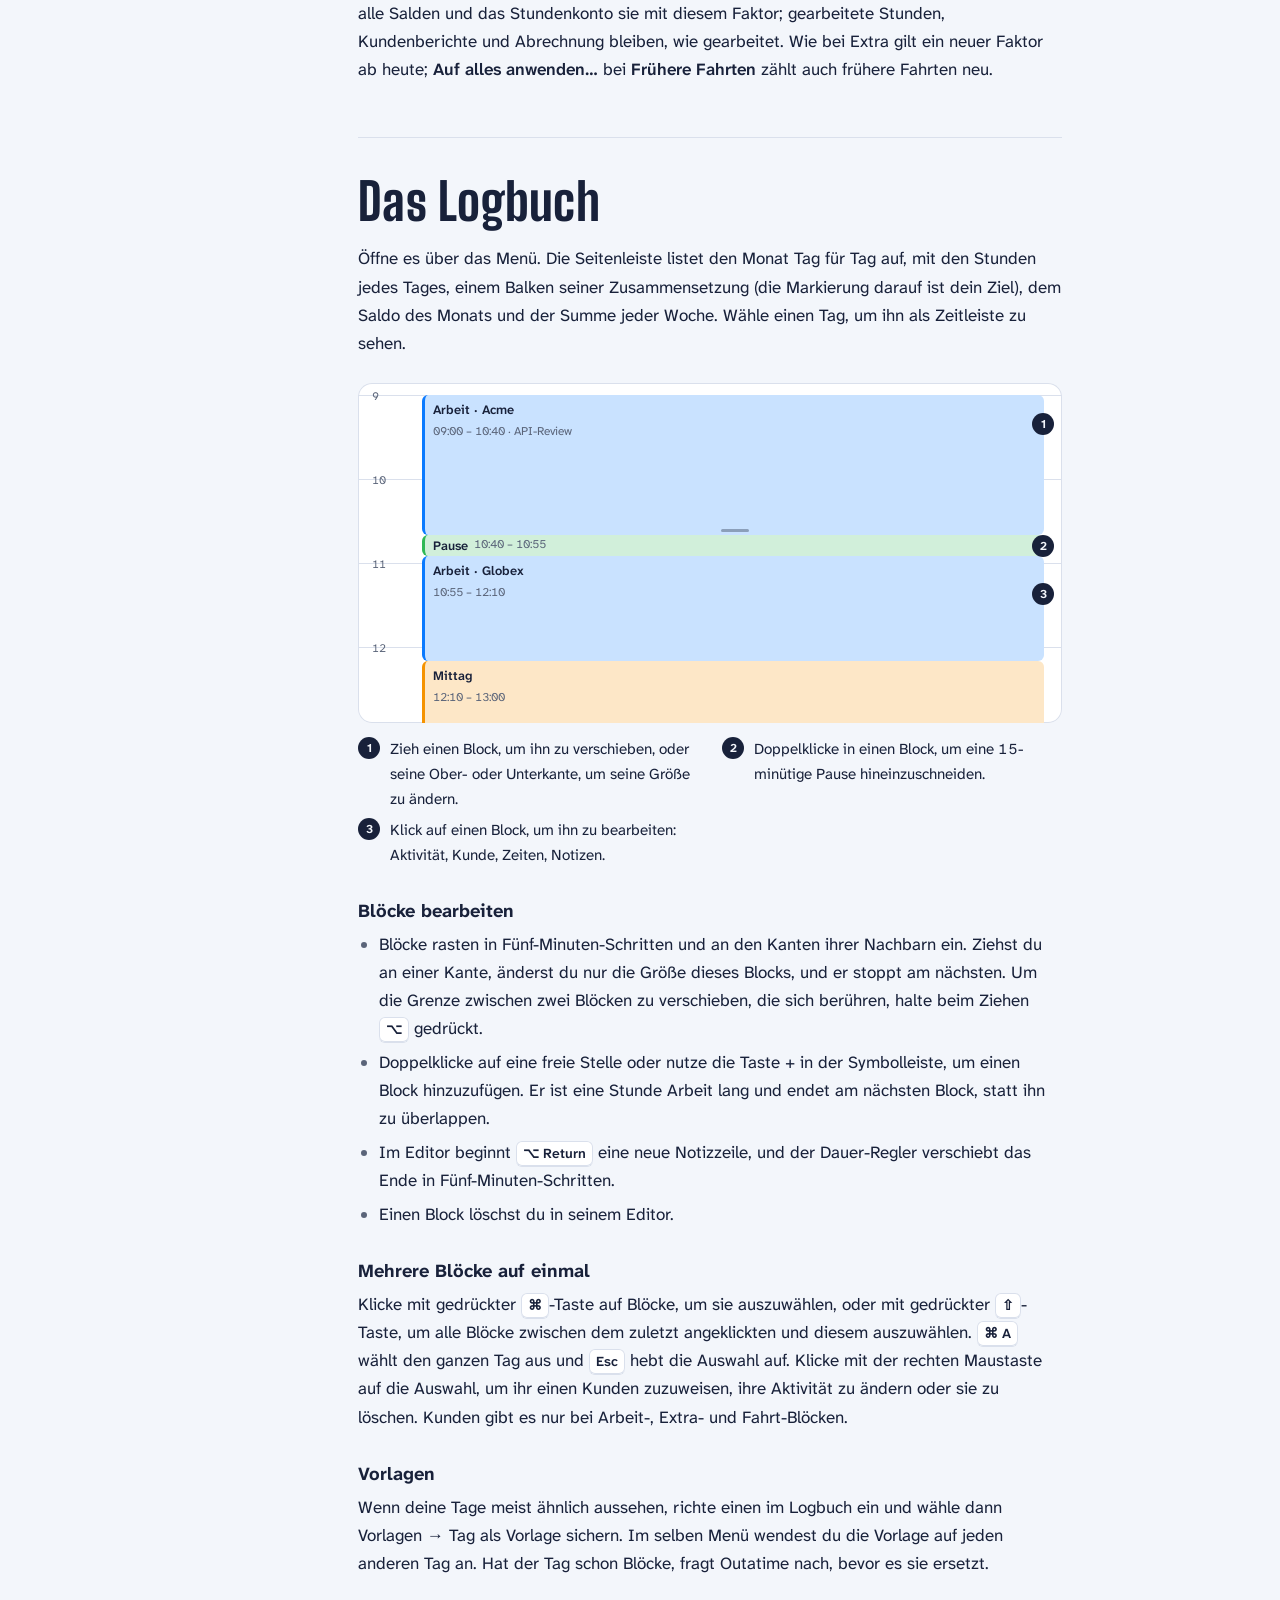
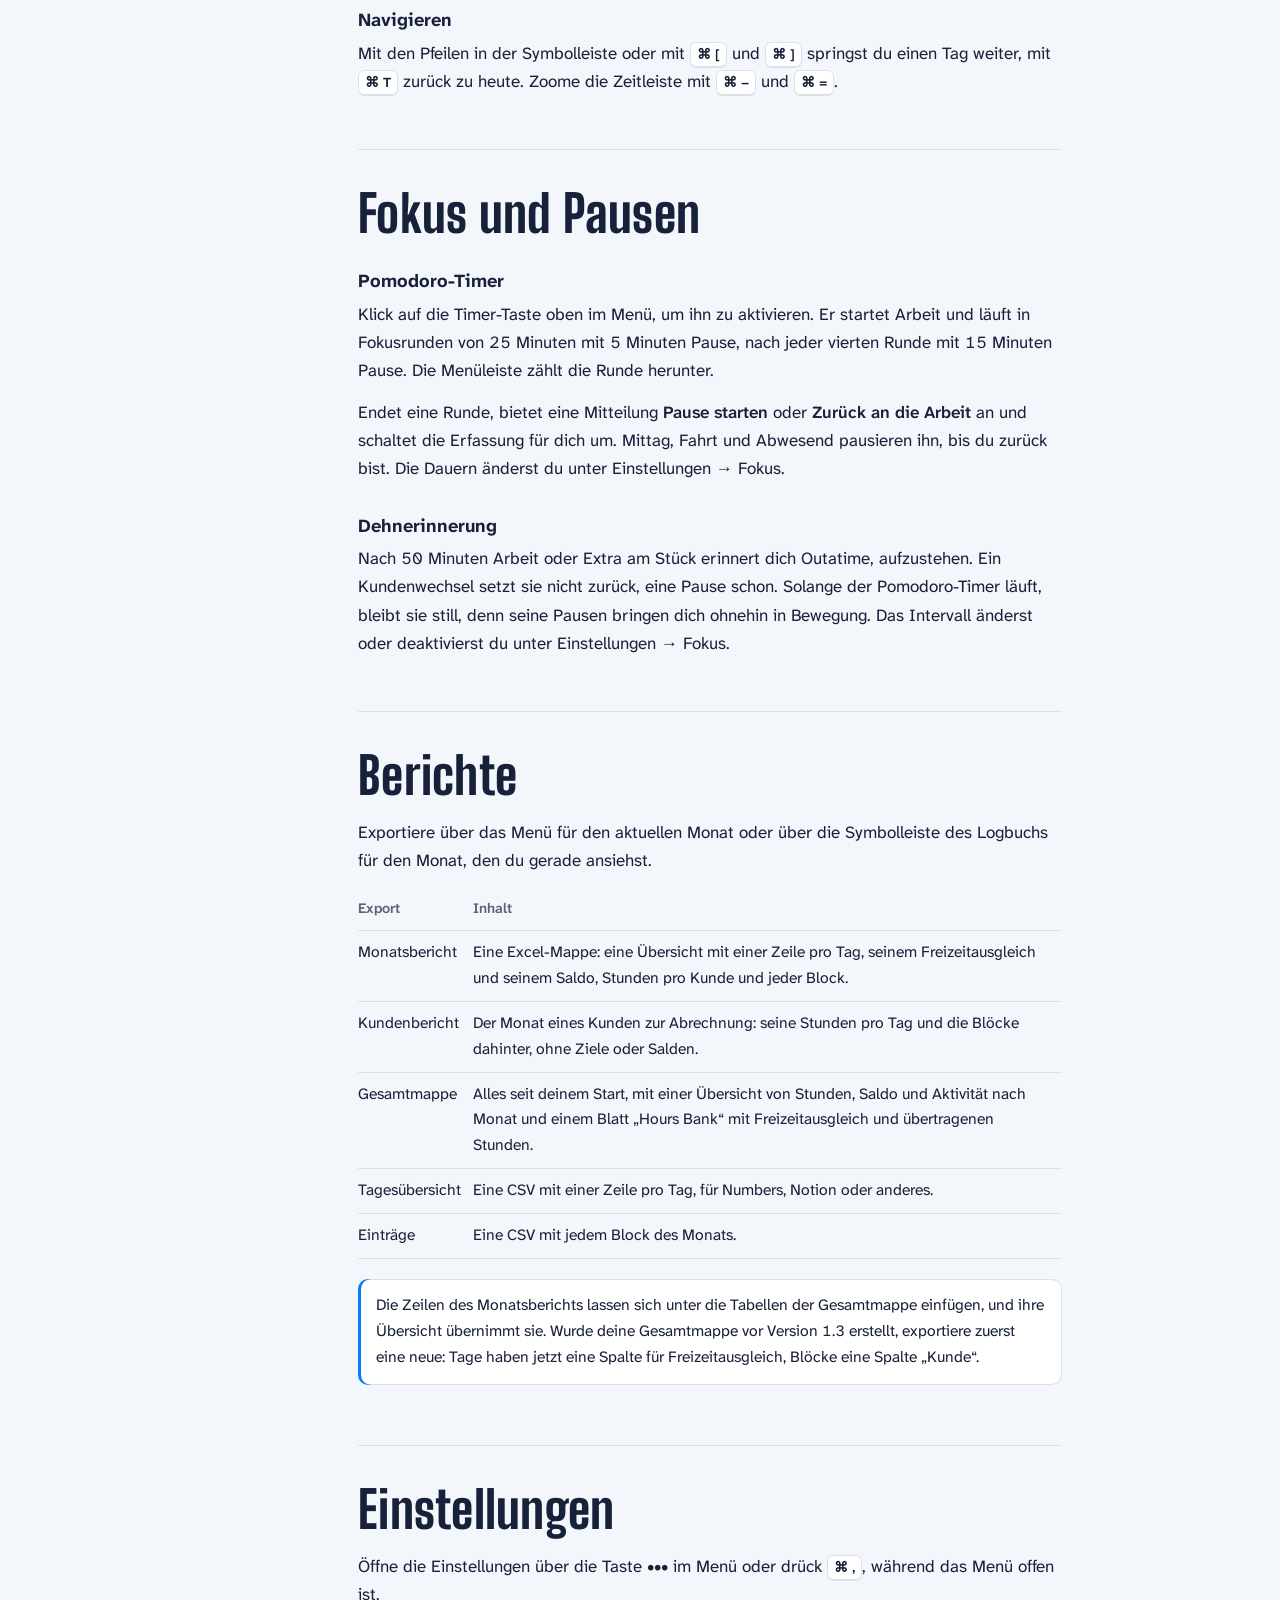
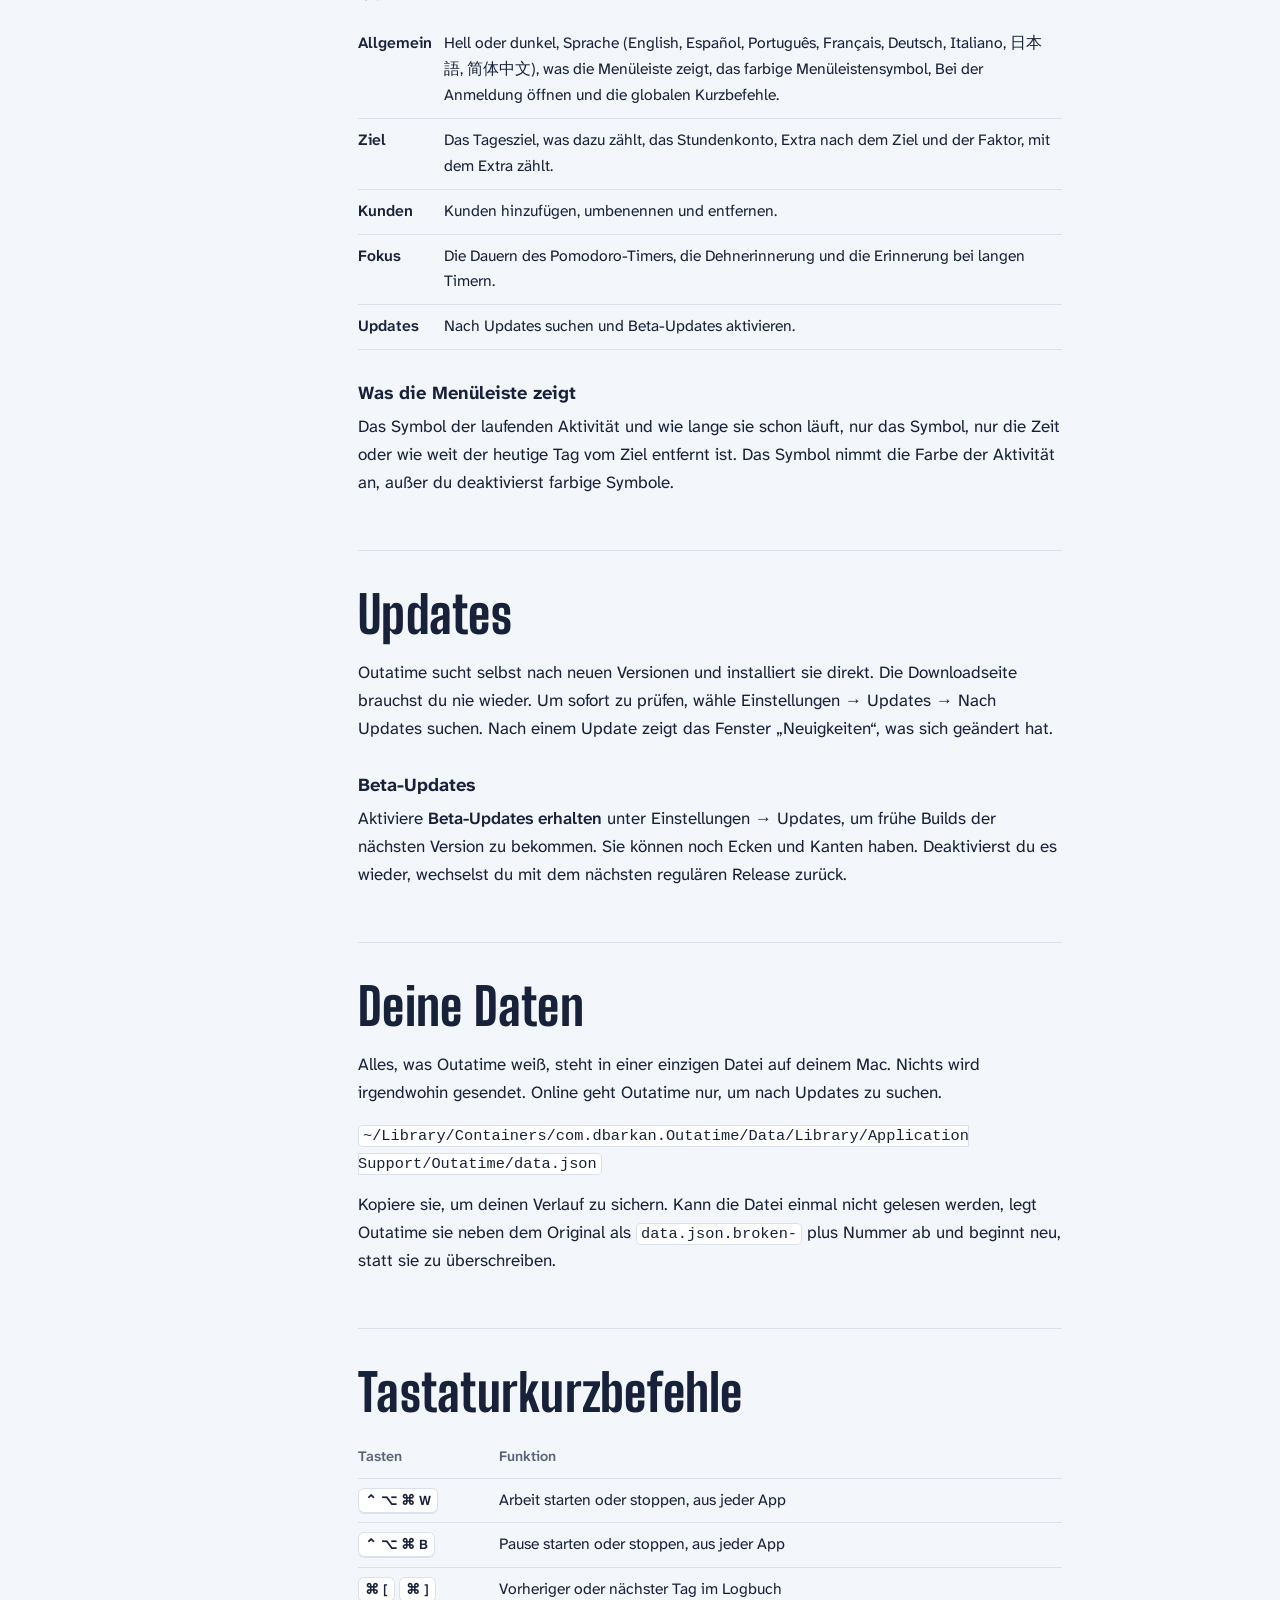
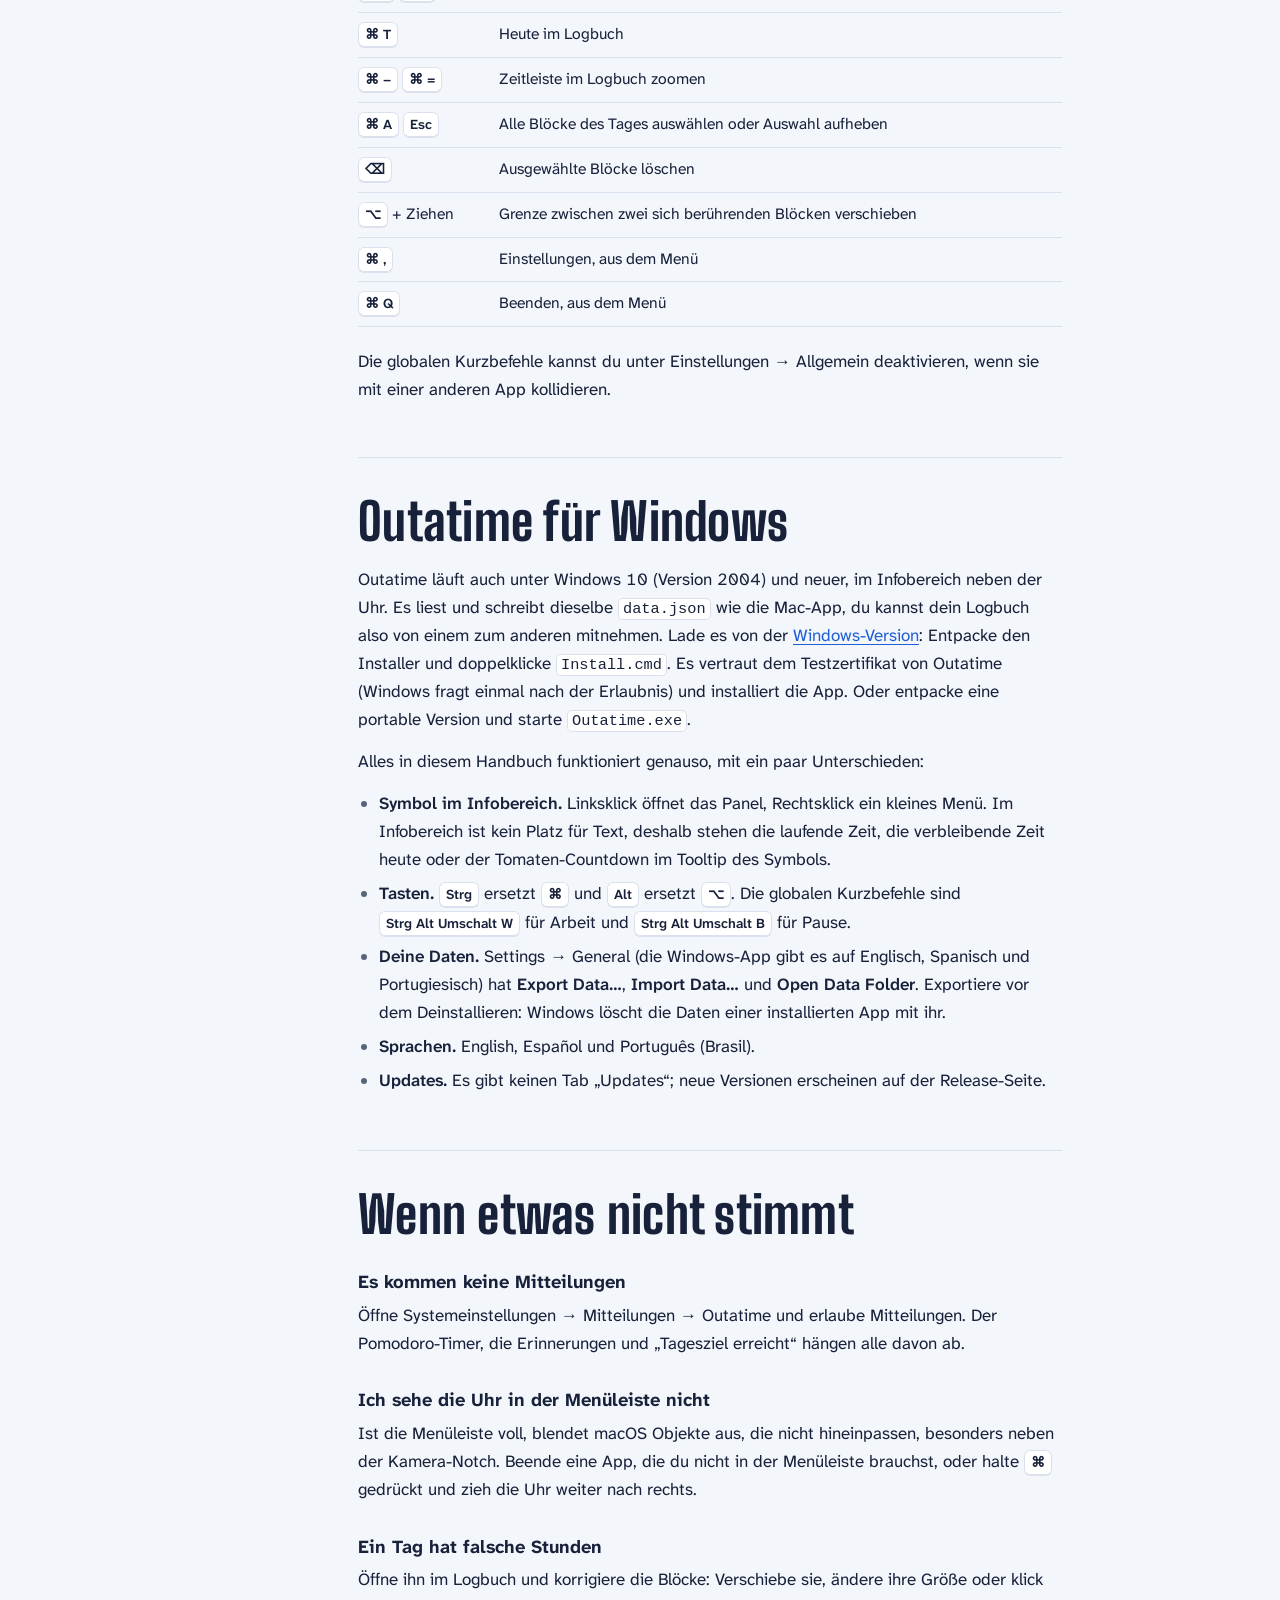
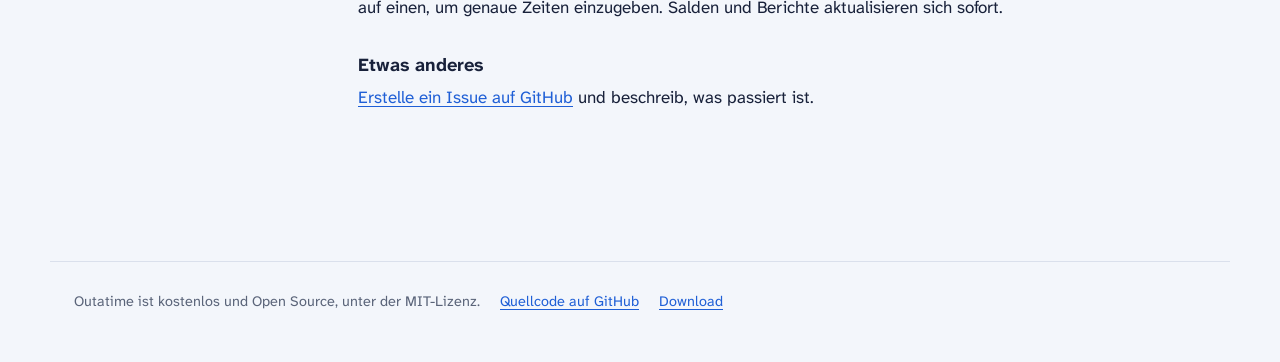
==== commit 62ba4036: "Version 1.4-beta.1: Travel can count 0.5×, 0.75×, 1.5× or 2× toward balances and the hours bank, fro" ====
--- a/docs/manual/de/index.html
+++ b/docs/manual/de/index.html
@@ -149,6 +149,8 @@
       <h3>Überstundenfaktor</h3>
       <p>Werden deine Überstunden mit mehr als einer Stunde pro Stunde bezahlt oder gutgeschrieben, stell <strong>Extra zählt</strong> unter Einstellungen → Ziel auf 1,25×, 1,5× oder 2×. Alle Salden und das Stundenkonto zählen Extra dann mit diesem Faktor; gearbeitete Stunden, Kundenberichte und Abrechnung bleiben, wie gearbeitet.</p>
       <p>Ein neuer Faktor gilt ab heute, früheres Extra behält also den Faktor, mit dem es entstanden ist. Um auch alles frühere Extra mit dem neuen Faktor neu zu zählen, klick bei <strong>Früheres Extra</strong> auf <strong>Auf alles anwenden…</strong>.</p>
+      <h3>Fahrtfaktor</h3>
+      <p>Zählt eine Stunde unterwegs weniger oder mehr als eine Arbeitsstunde, stell <strong>Fahrt zählt</strong> unter Einstellungen → Ziel auf 0,5×, 0,75×, 1,5× oder 2×. Solange Fahrten zum Ziel zählen, zählen alle Salden und das Stundenkonto sie mit diesem Faktor; gearbeitete Stunden, Kundenberichte und Abrechnung bleiben, wie gearbeitet. Wie bei Extra gilt ein neuer Faktor ab heute; <strong>Auf alles anwenden…</strong> bei <strong>Frühere Fahrten</strong> zählt auch frühere Fahrten neu.</p>
     </section>
 
     <section id="logbook">
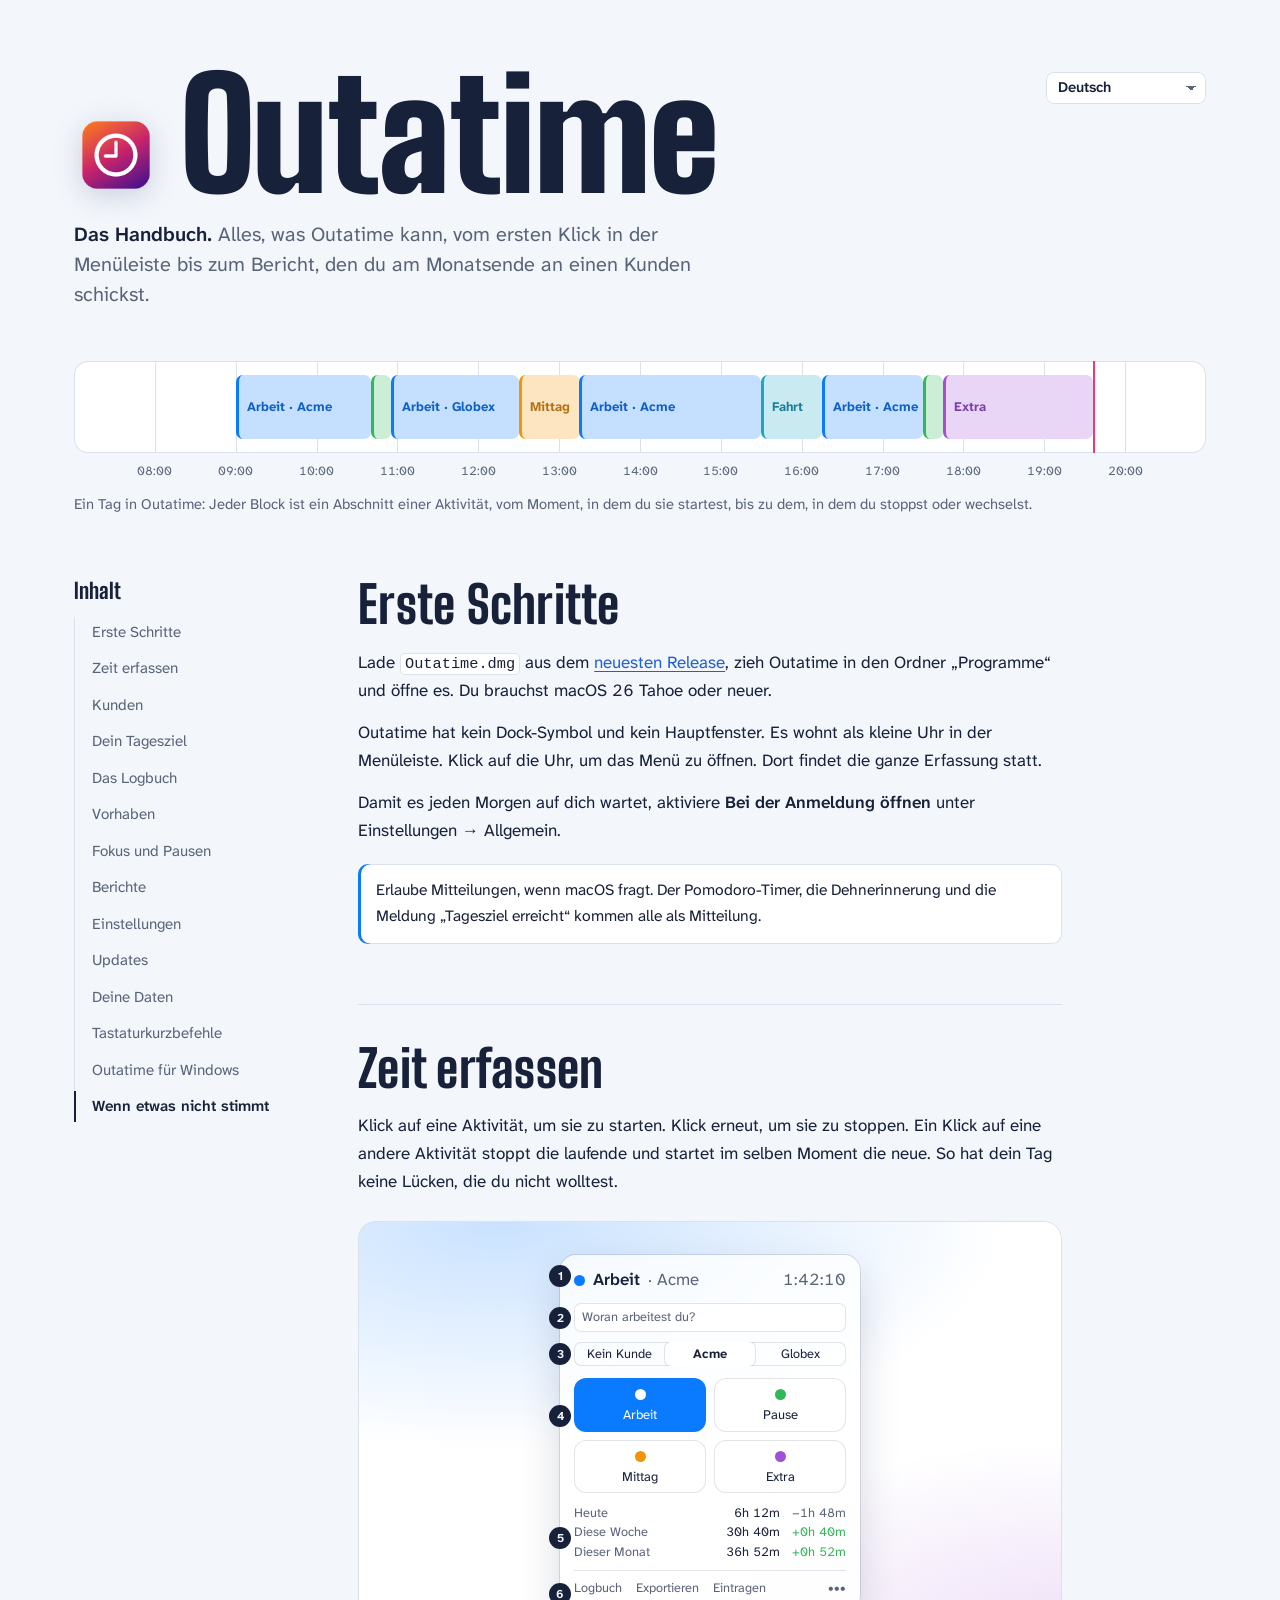
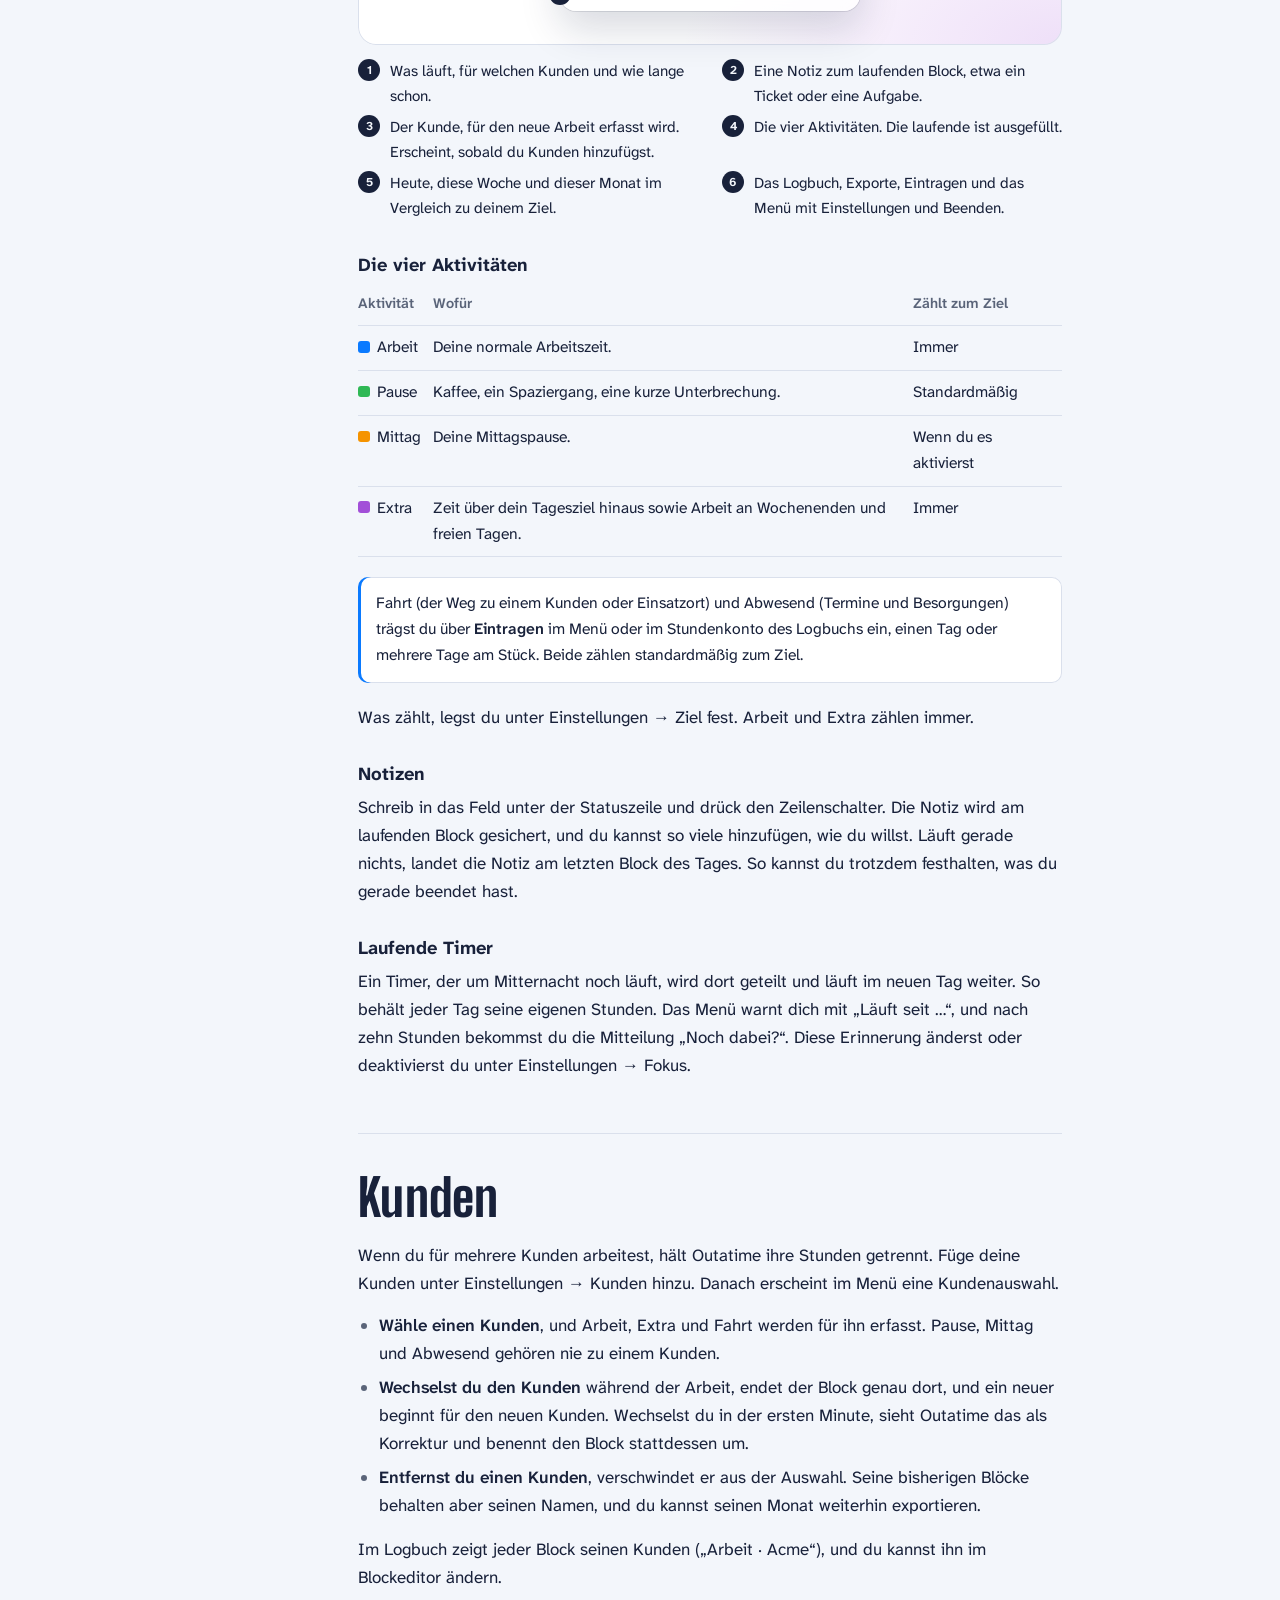
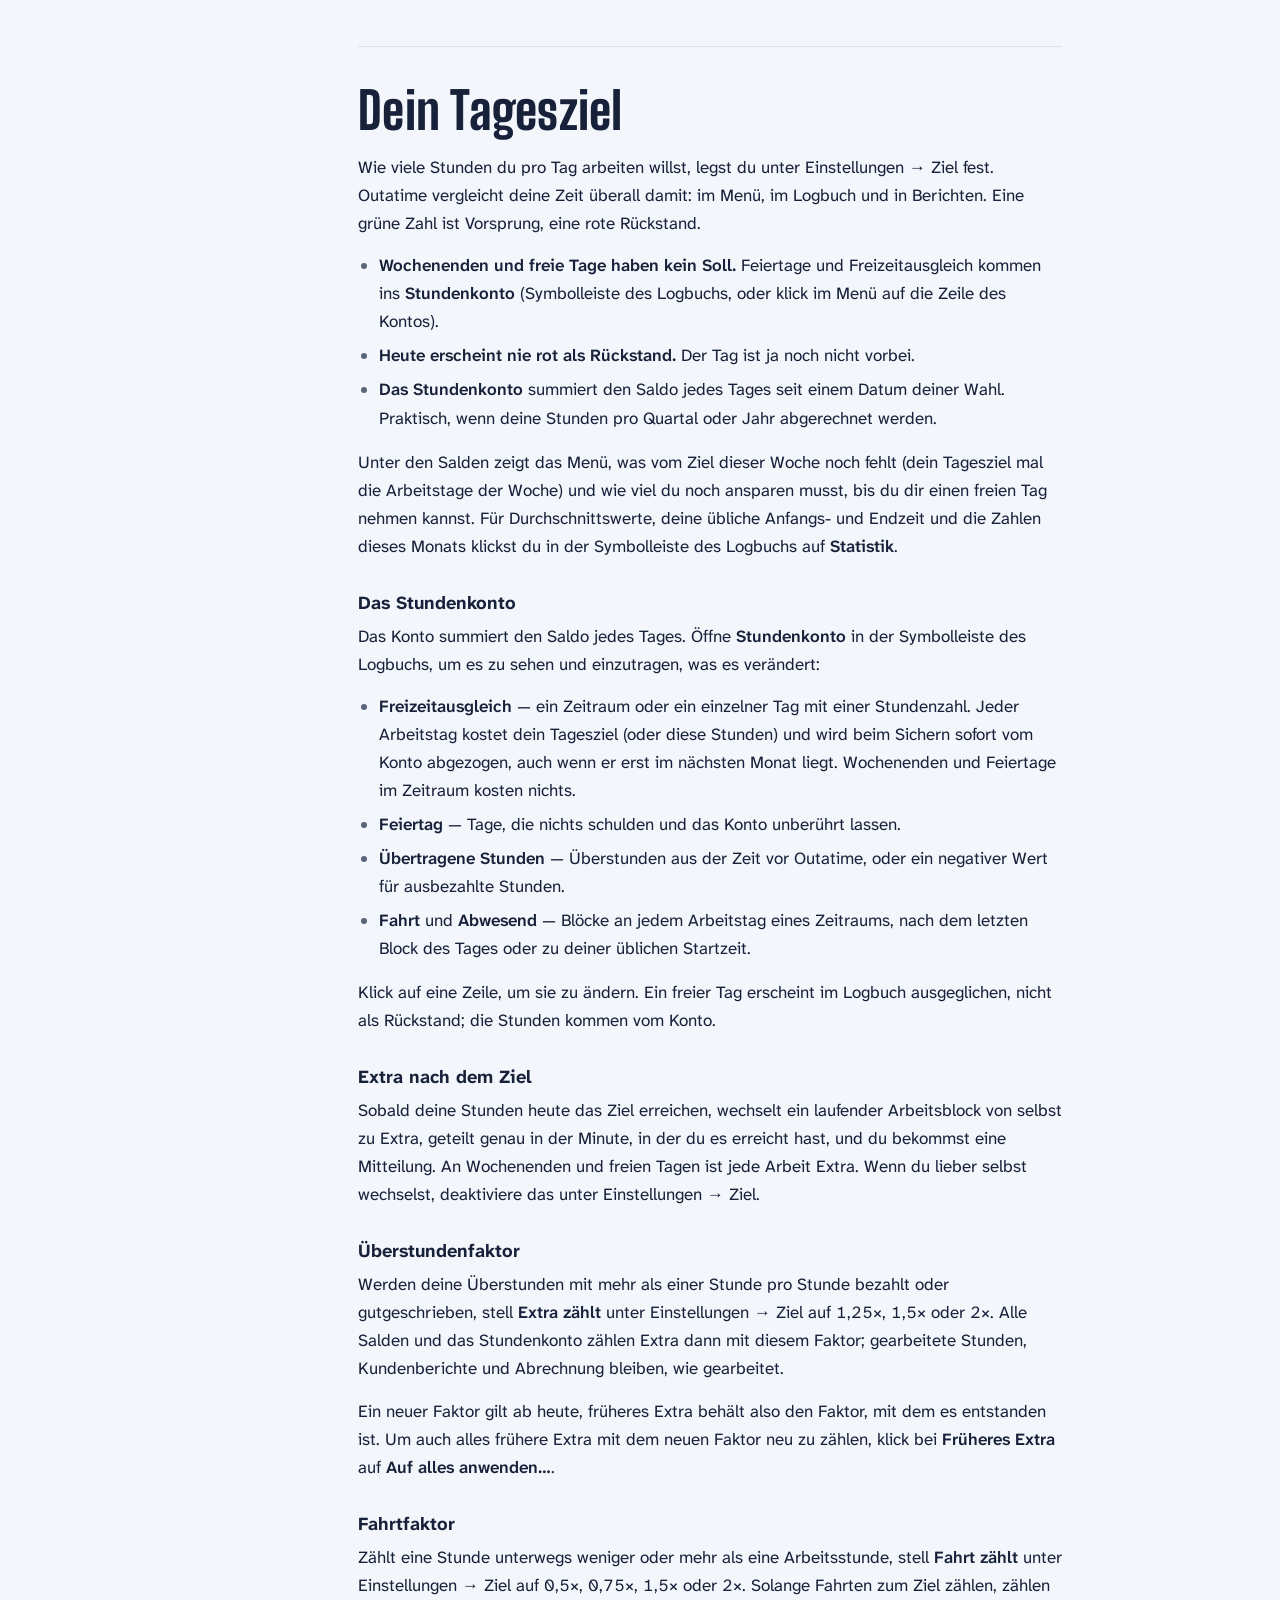
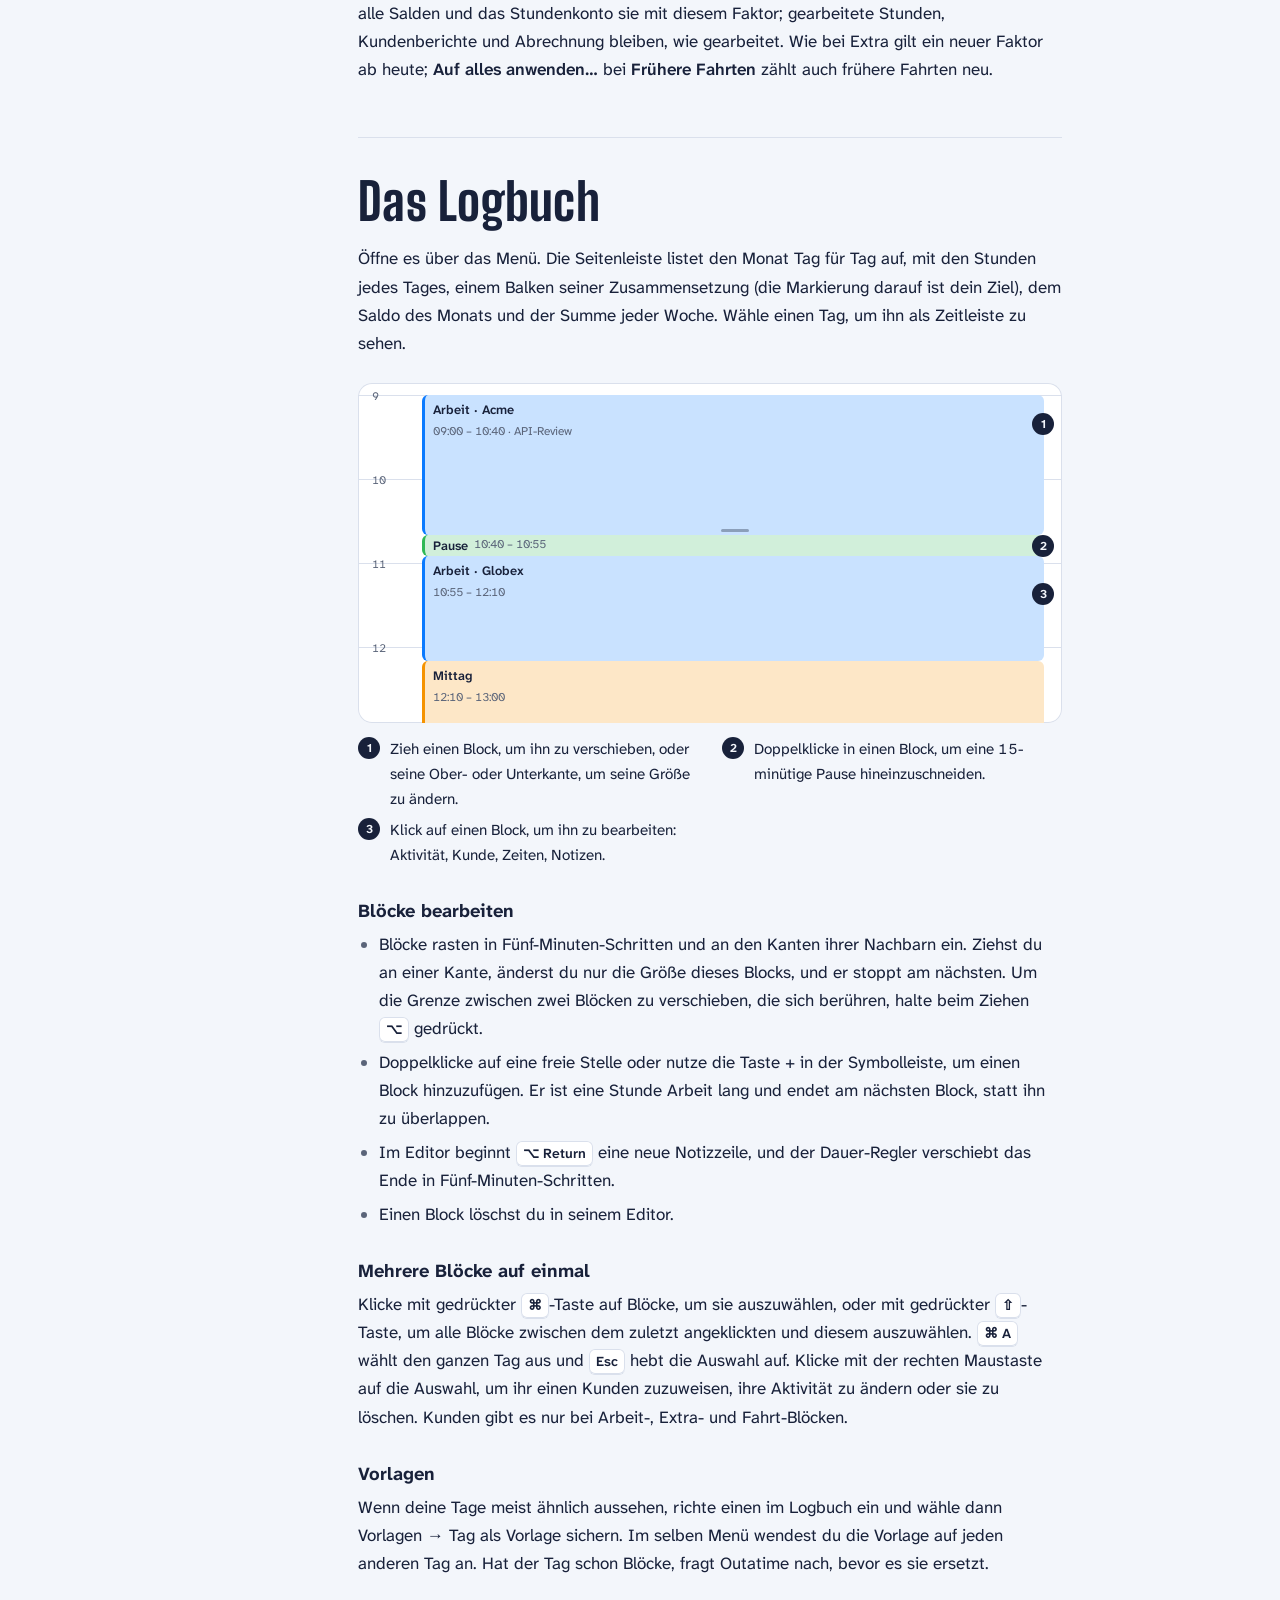
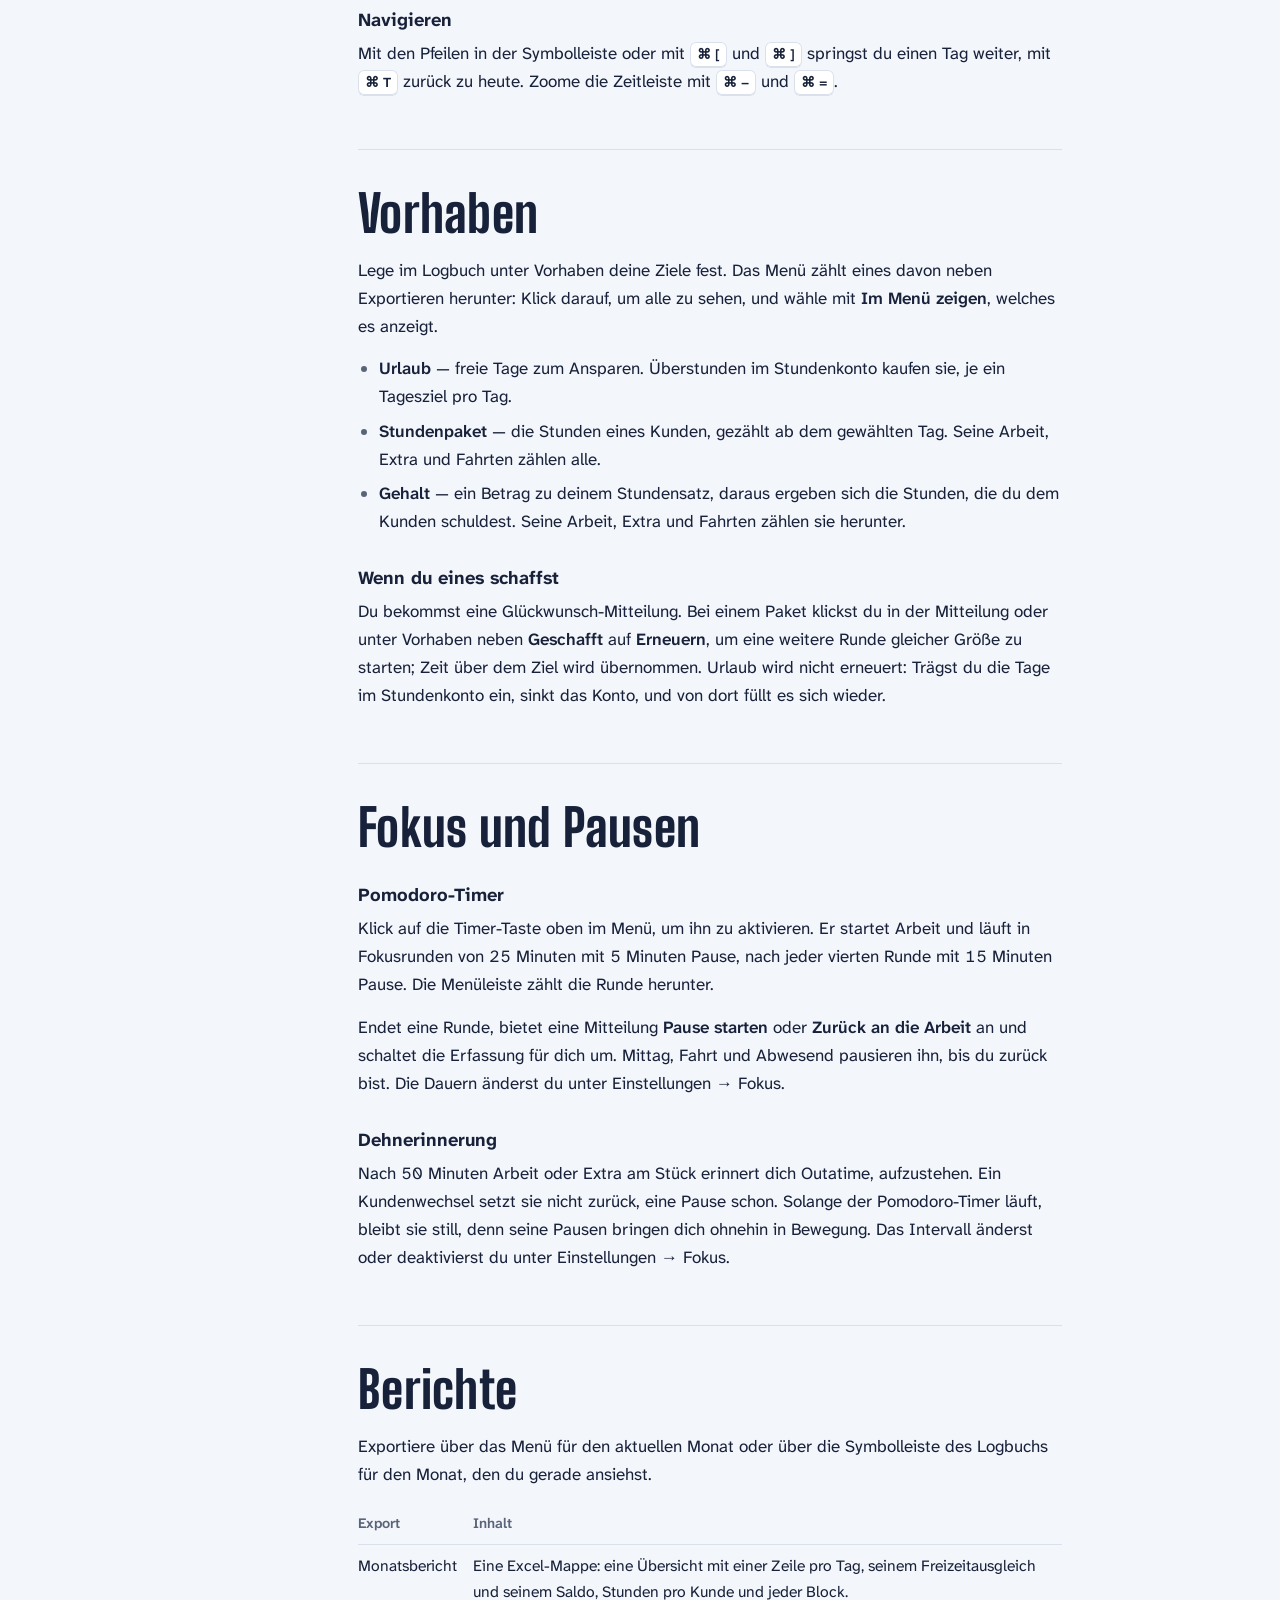
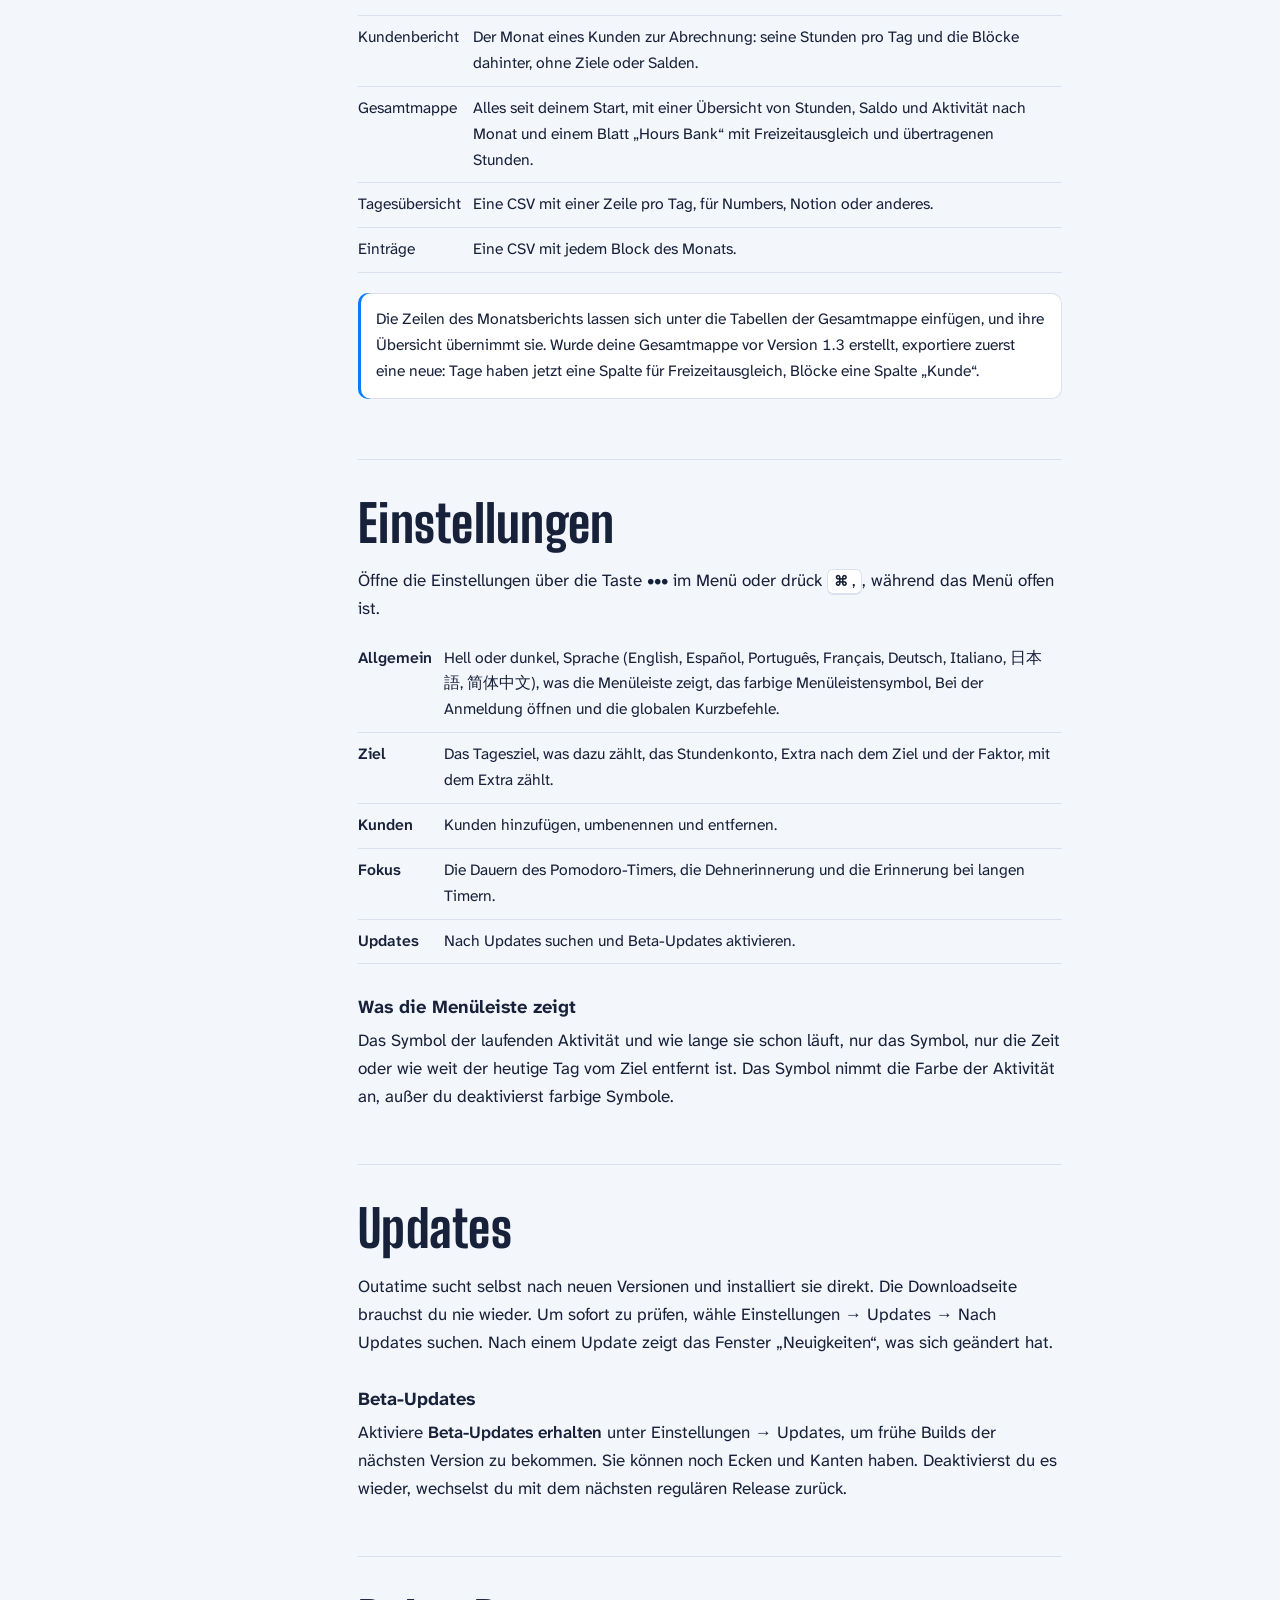
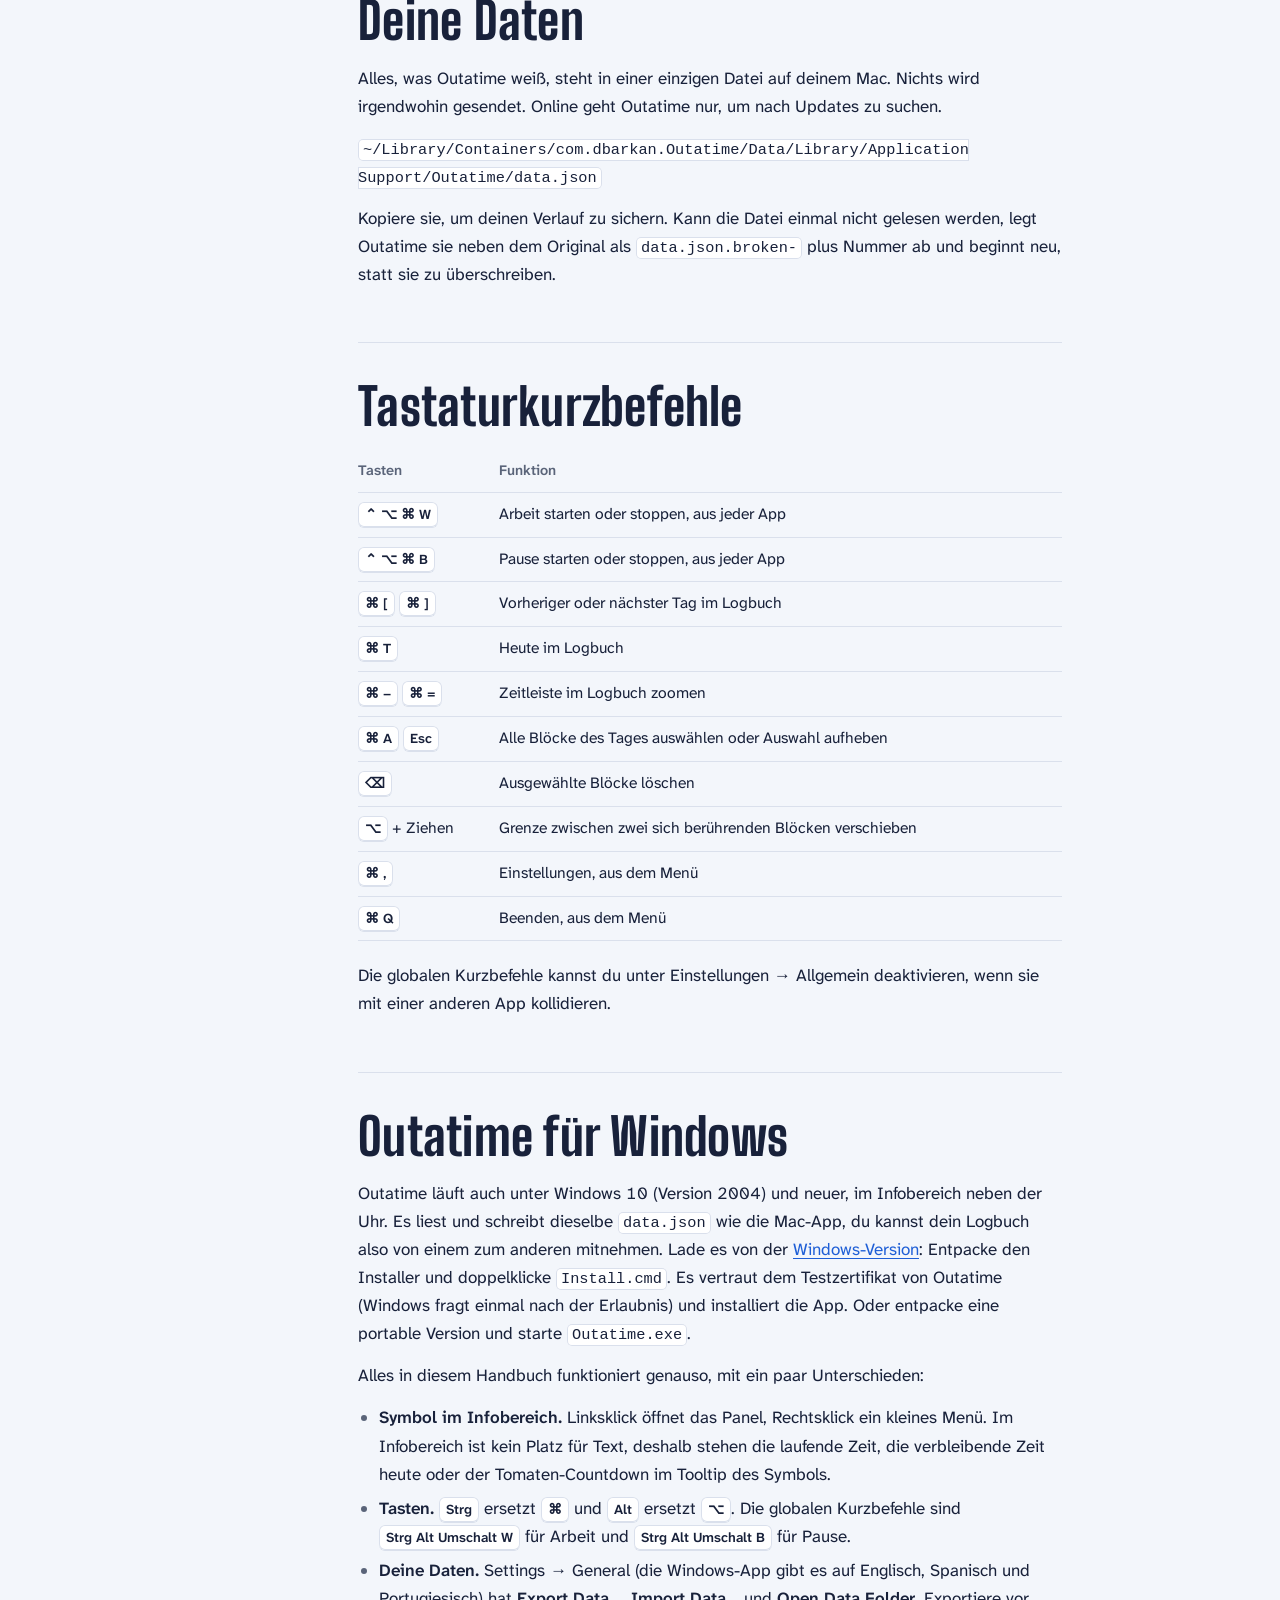
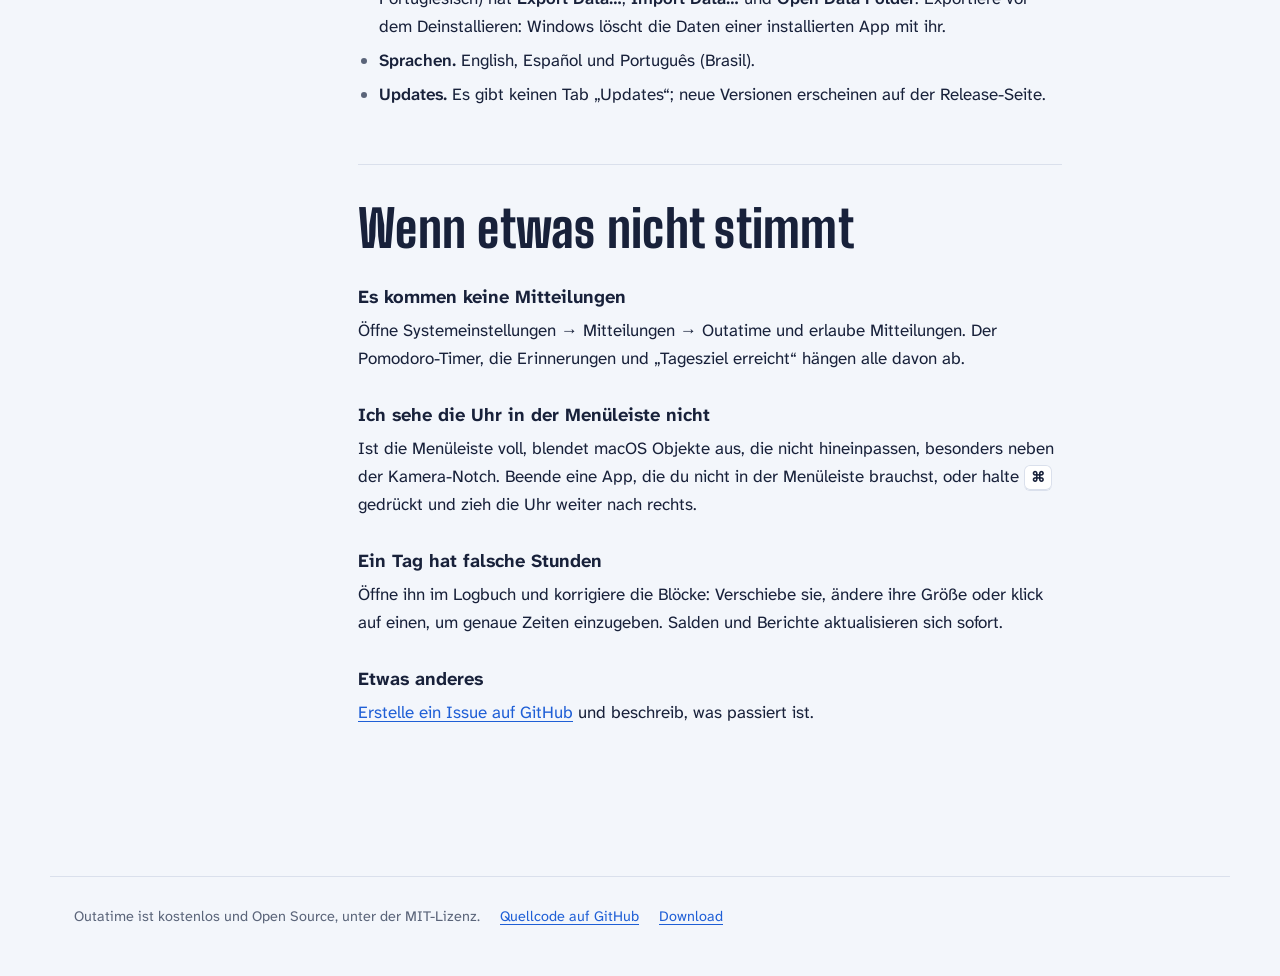
==== commit c26391da: "Version 1.4: reaching an objective congratulates and a client's package can be renewed; the manual g" ====
--- a/docs/manual/de/index.html
+++ b/docs/manual/de/index.html
@@ -196,6 +196,18 @@
       <p>Mit den Pfeilen in der Symbolleiste oder mit <kbd>⌘ [</kbd> und <kbd>⌘ ]</kbd> springst du einen Tag weiter, mit <kbd>⌘ T</kbd> zurück zu heute. Zoome die Zeitleiste mit <kbd>⌘ −</kbd> und <kbd>⌘ =</kbd>.</p>
     </section>
 
+    <section id="objectives">
+      <h2>Vorhaben</h2>
+      <p>Lege im Logbuch unter Vorhaben deine Ziele fest. Das Menü zählt eines davon neben Exportieren herunter: Klick darauf, um alle zu sehen, und wähle mit <strong>Im Menü zeigen</strong>, welches es anzeigt.</p>
+      <ul>
+        <li><strong>Urlaub</strong> — freie Tage zum Ansparen. Überstunden im Stundenkonto kaufen sie, je ein Tagesziel pro Tag.</li>
+        <li><strong>Stundenpaket</strong> — die Stunden eines Kunden, gezählt ab dem gewählten Tag. Seine Arbeit, Extra und Fahrten zählen alle.</li>
+        <li><strong>Gehalt</strong> — ein Betrag zu deinem Stundensatz, daraus ergeben sich die Stunden, die du dem Kunden schuldest. Seine Arbeit, Extra und Fahrten zählen sie herunter.</li>
+      </ul>
+      <h3>Wenn du eines schaffst</h3>
+      <p>Du bekommst eine Glückwunsch-Mitteilung. Bei einem Paket klickst du in der Mitteilung oder unter Vorhaben neben <strong>Geschafft</strong> auf <strong>Erneuern</strong>, um eine weitere Runde gleicher Größe zu starten; Zeit über dem Ziel wird übernommen. Urlaub wird nicht erneuert: Trägst du die Tage im Stundenkonto ein, sinkt das Konto, und von dort füllt es sich wieder.</p>
+    </section>
+
     <section id="focus">
       <h2>Fokus und Pausen</h2>
       <h3>Pomodoro-Timer</h3>
